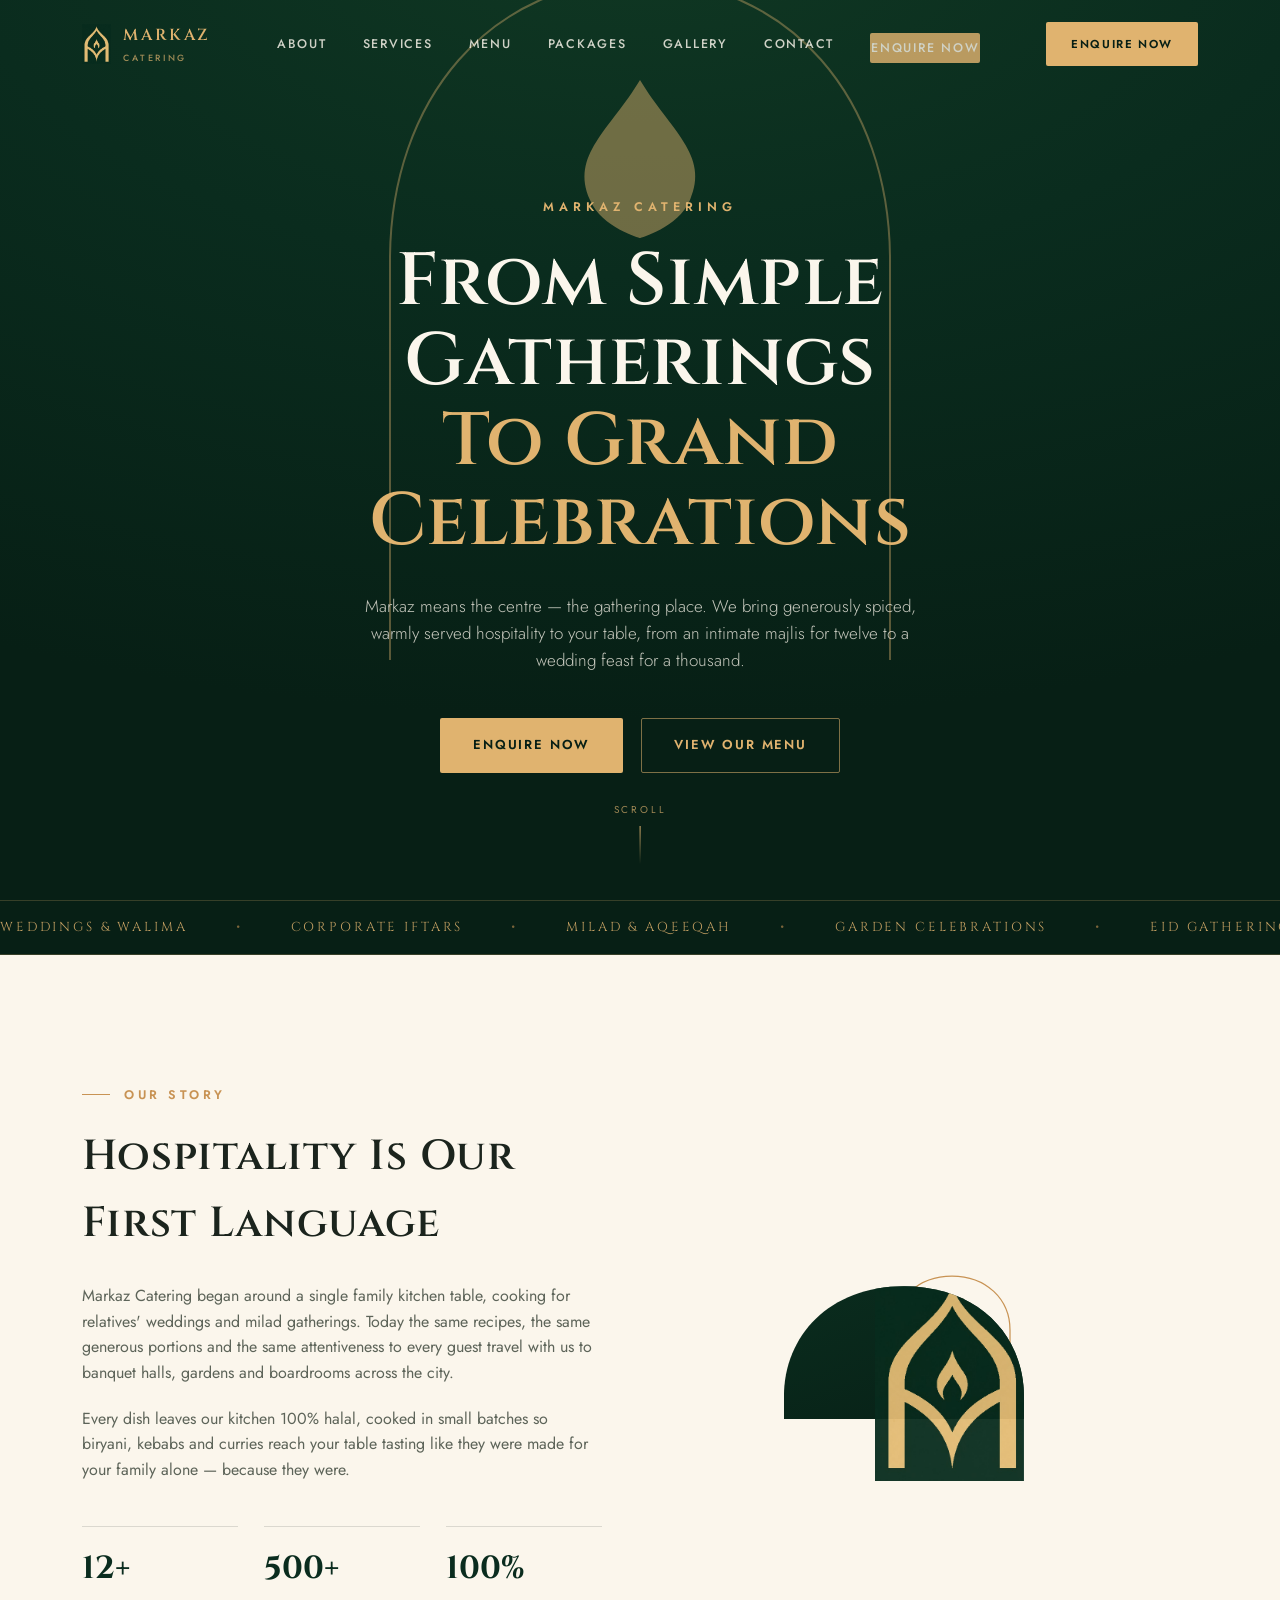
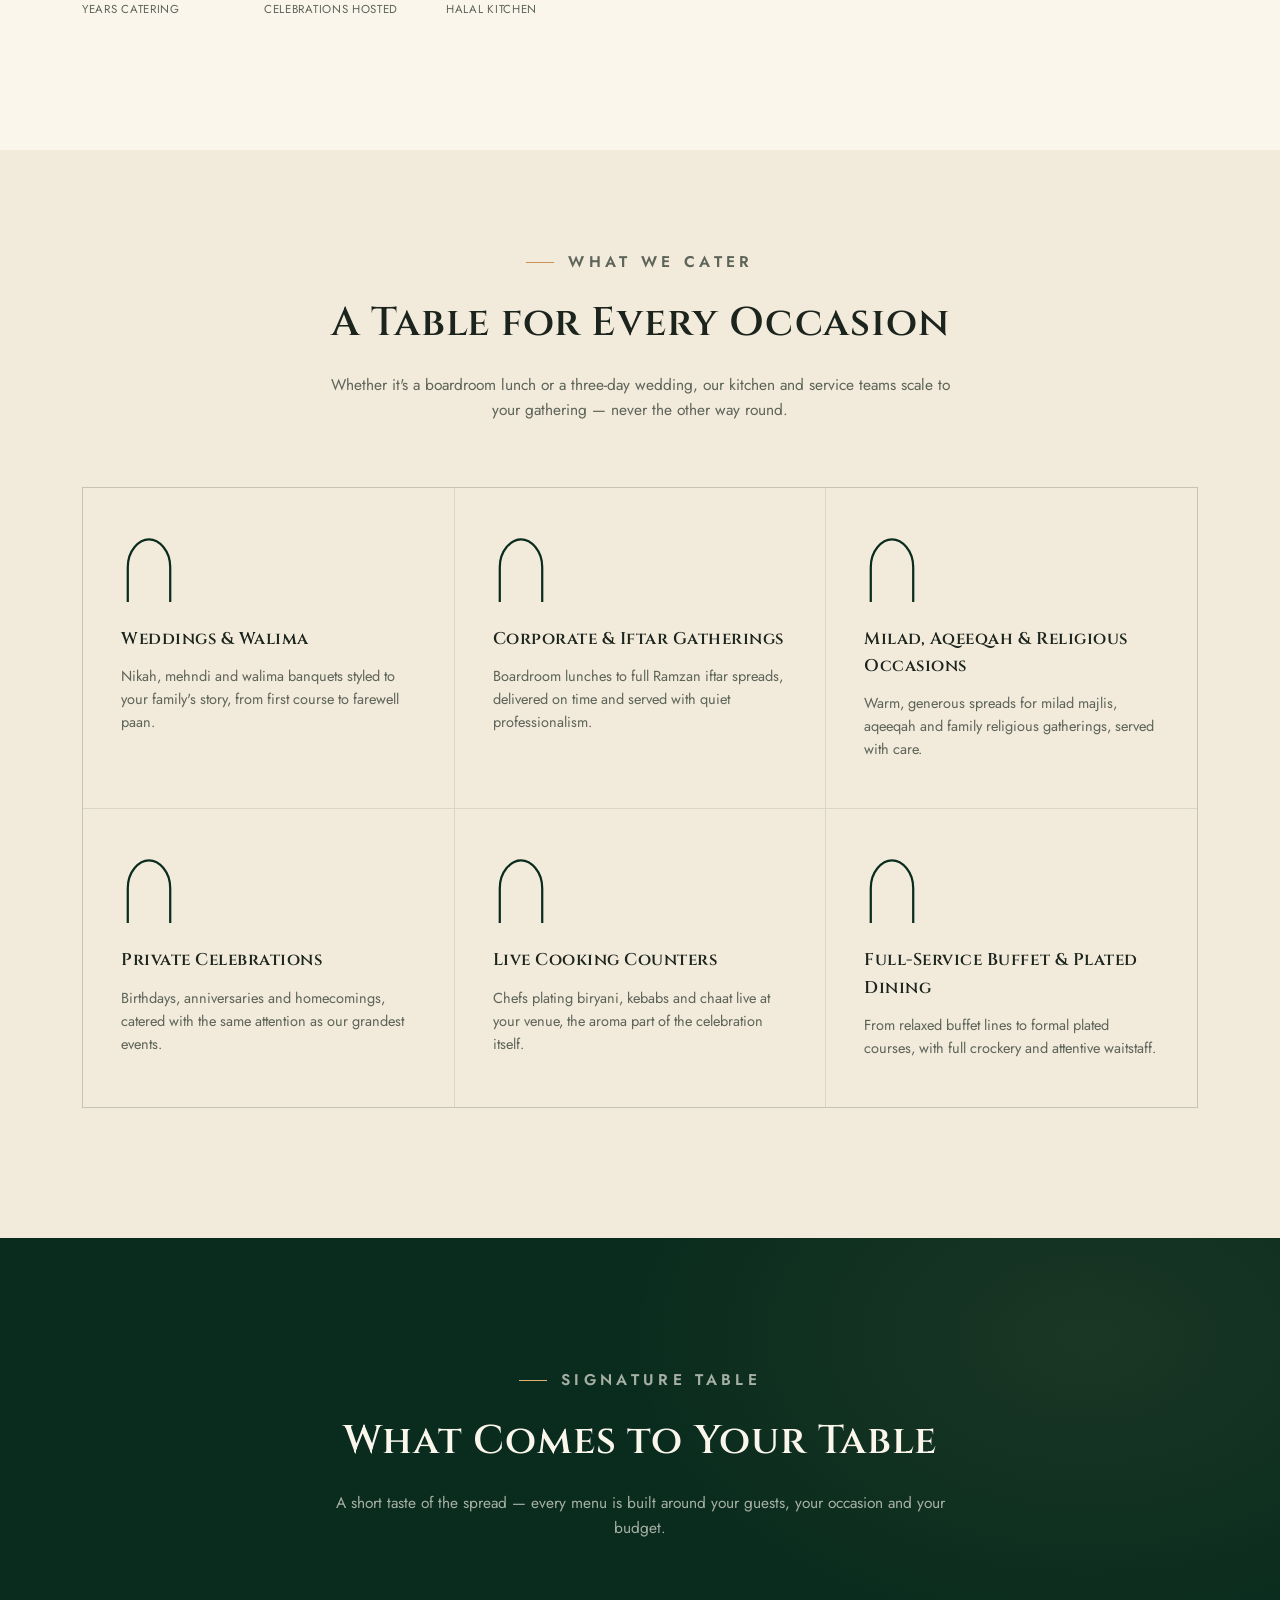
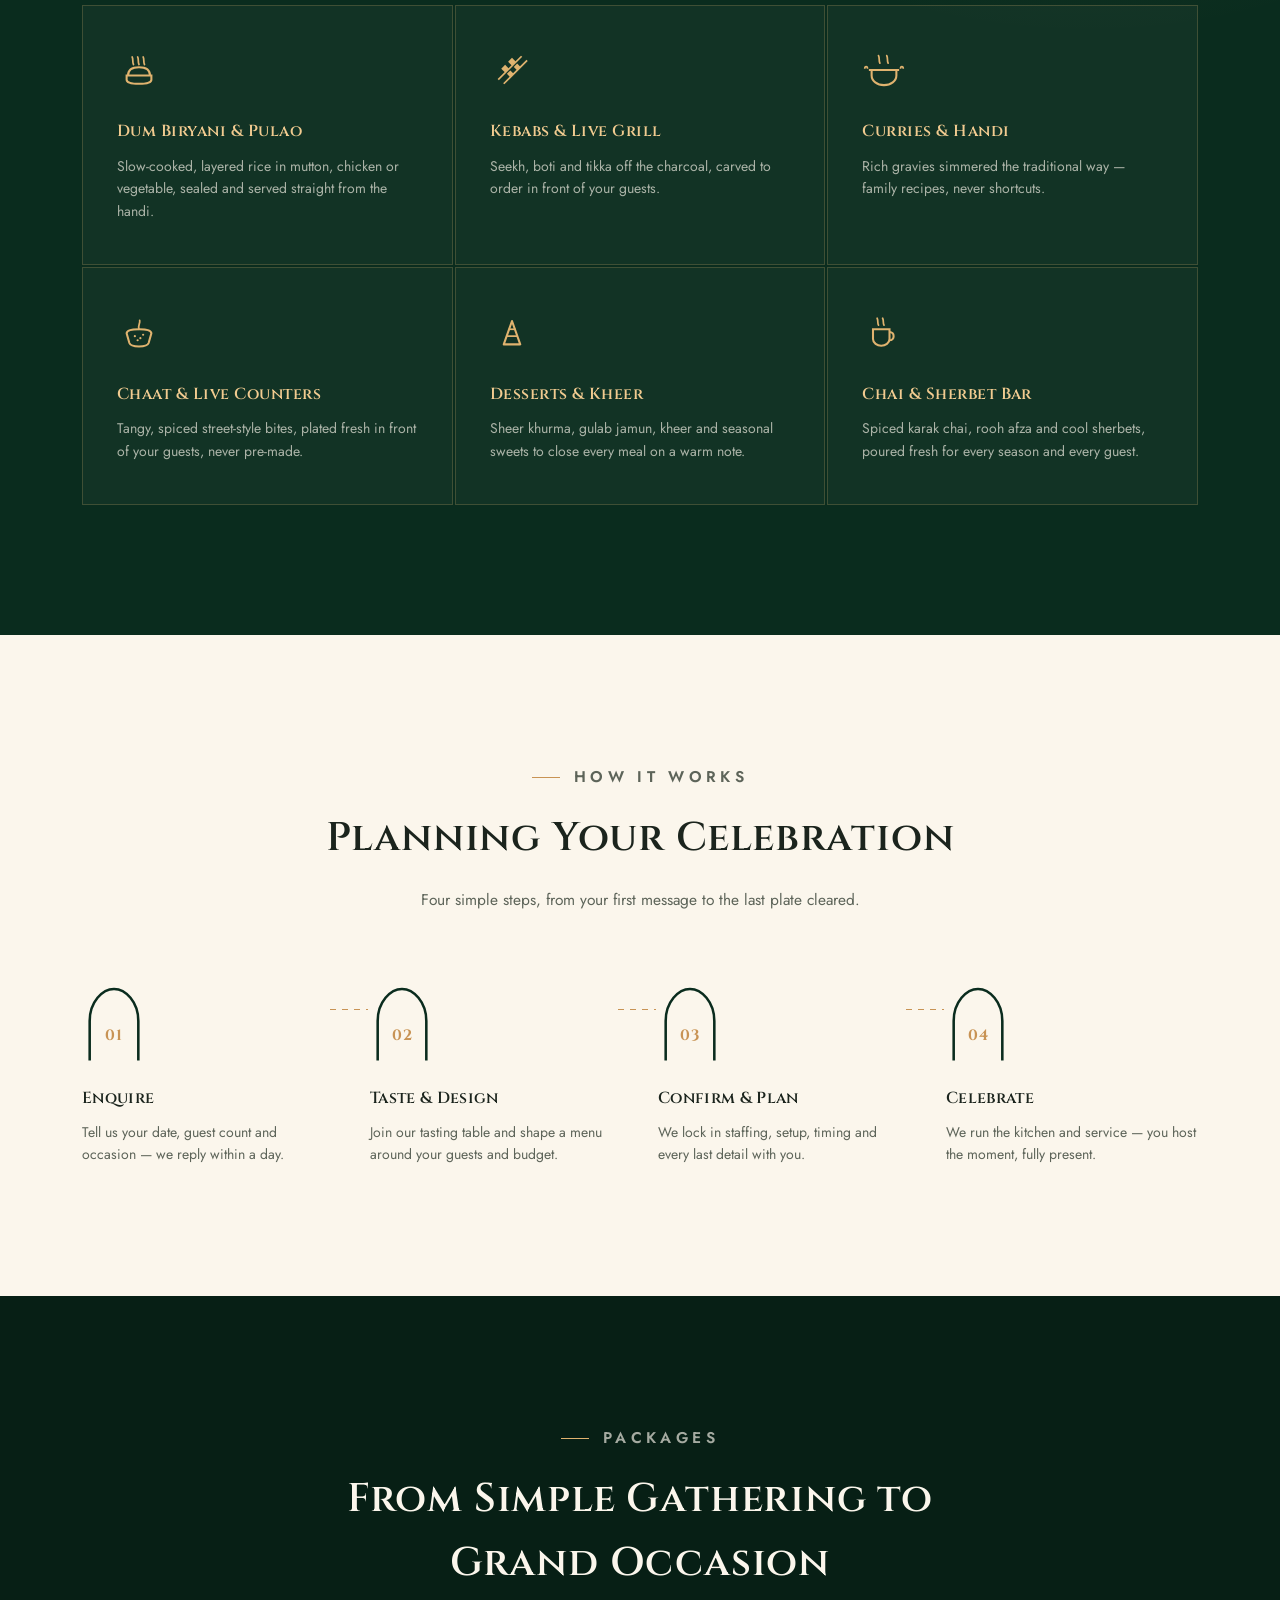
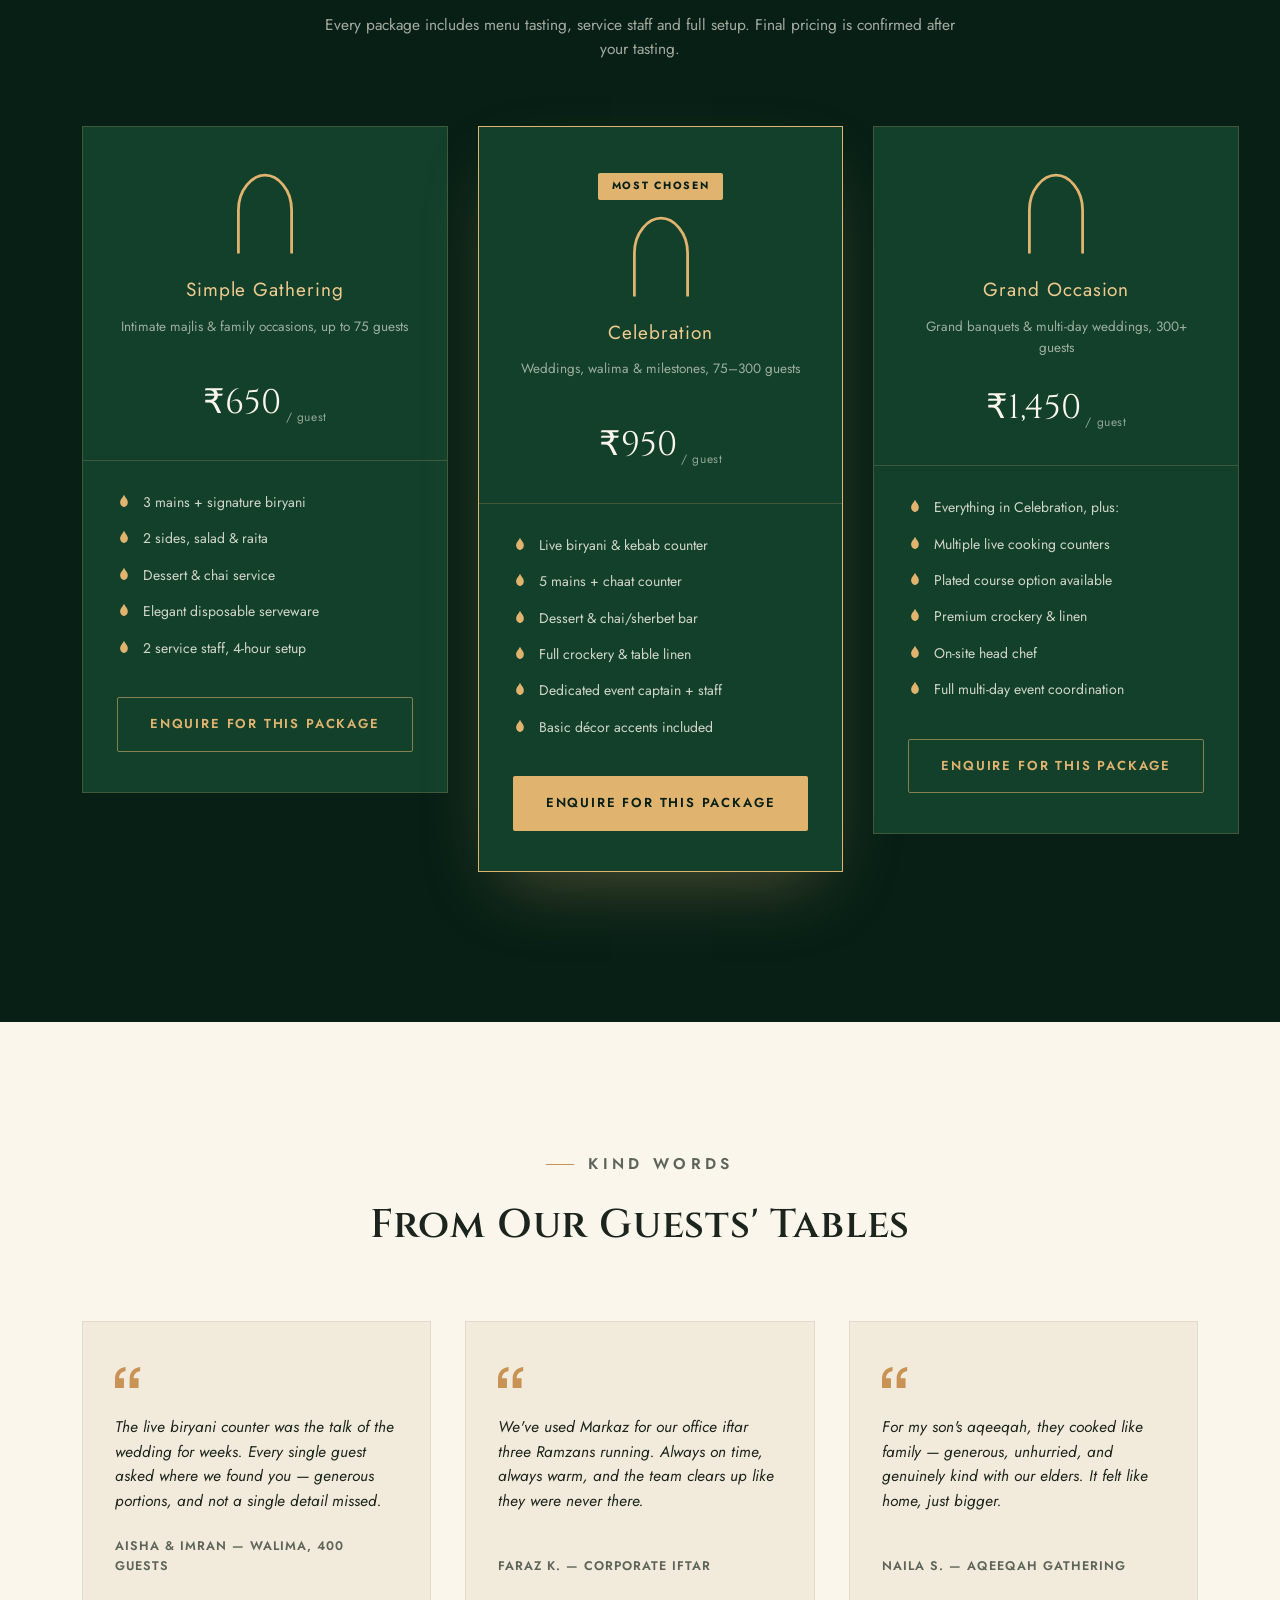
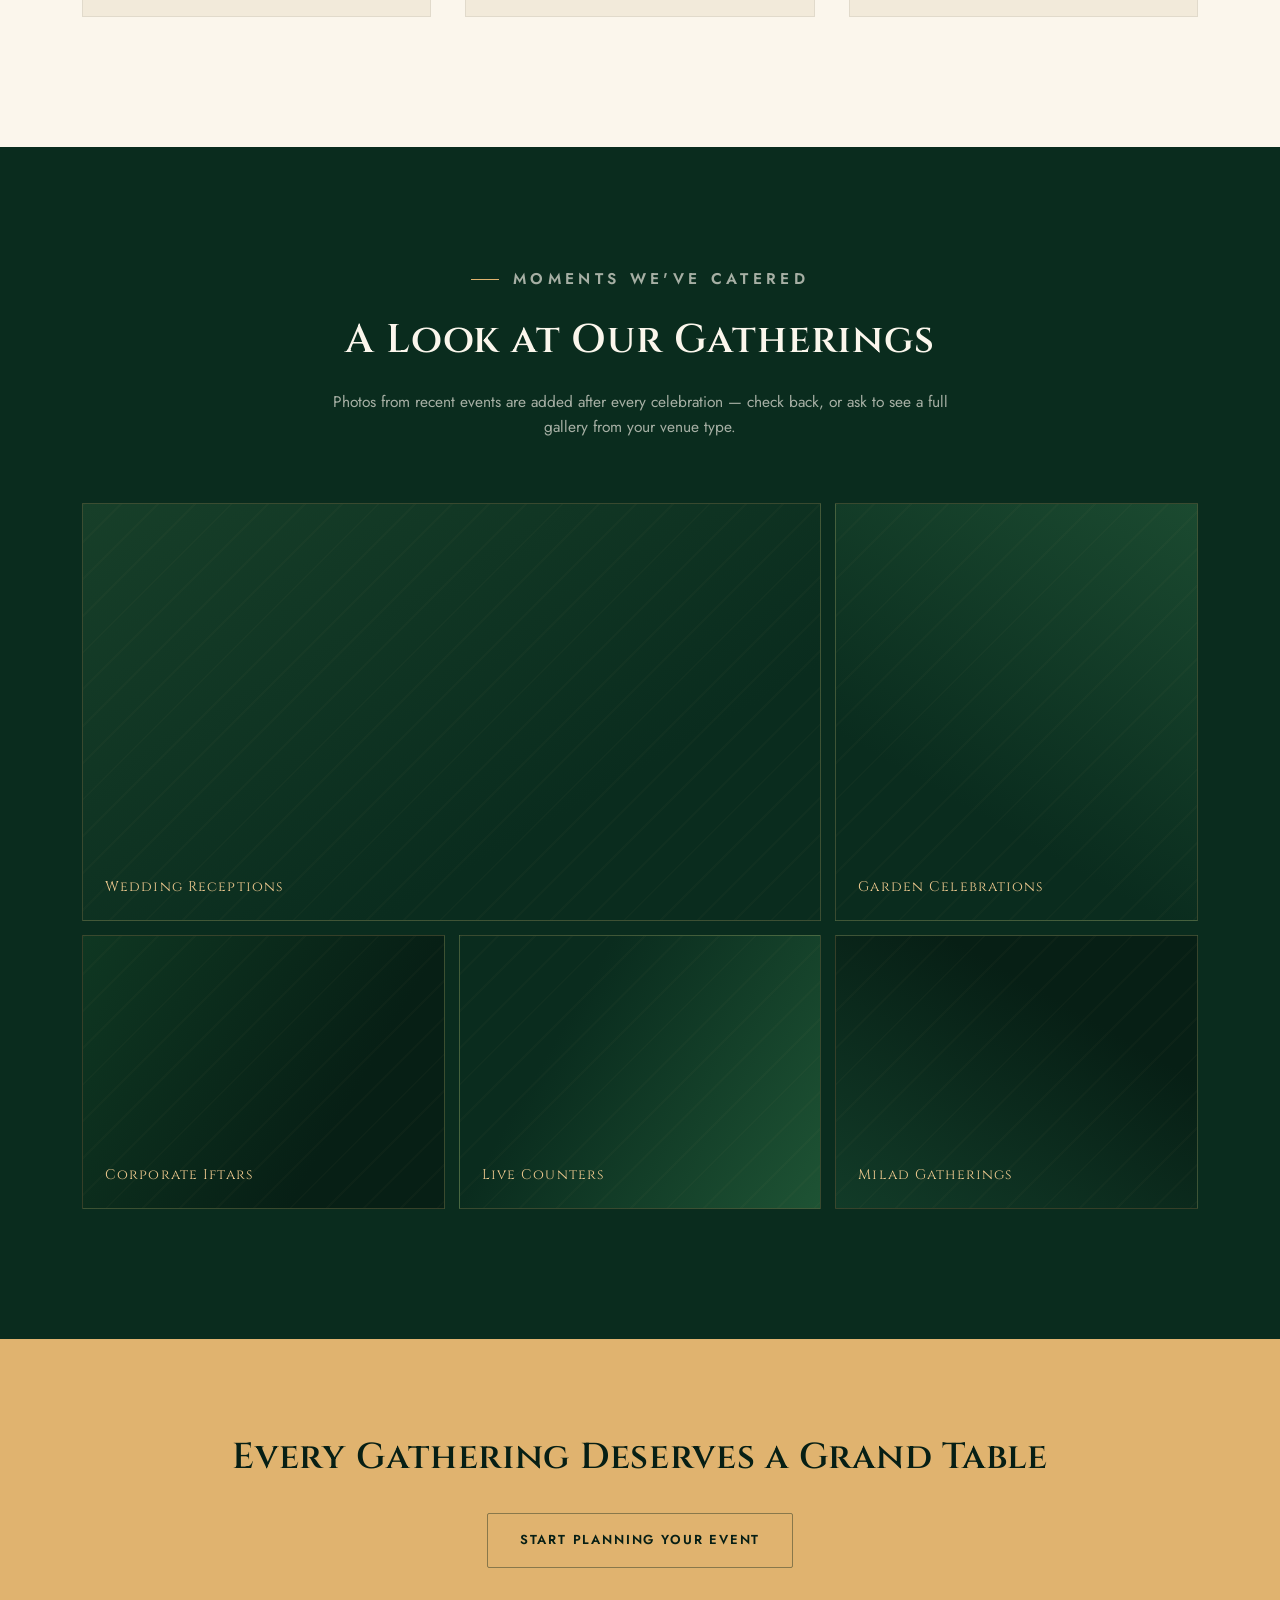
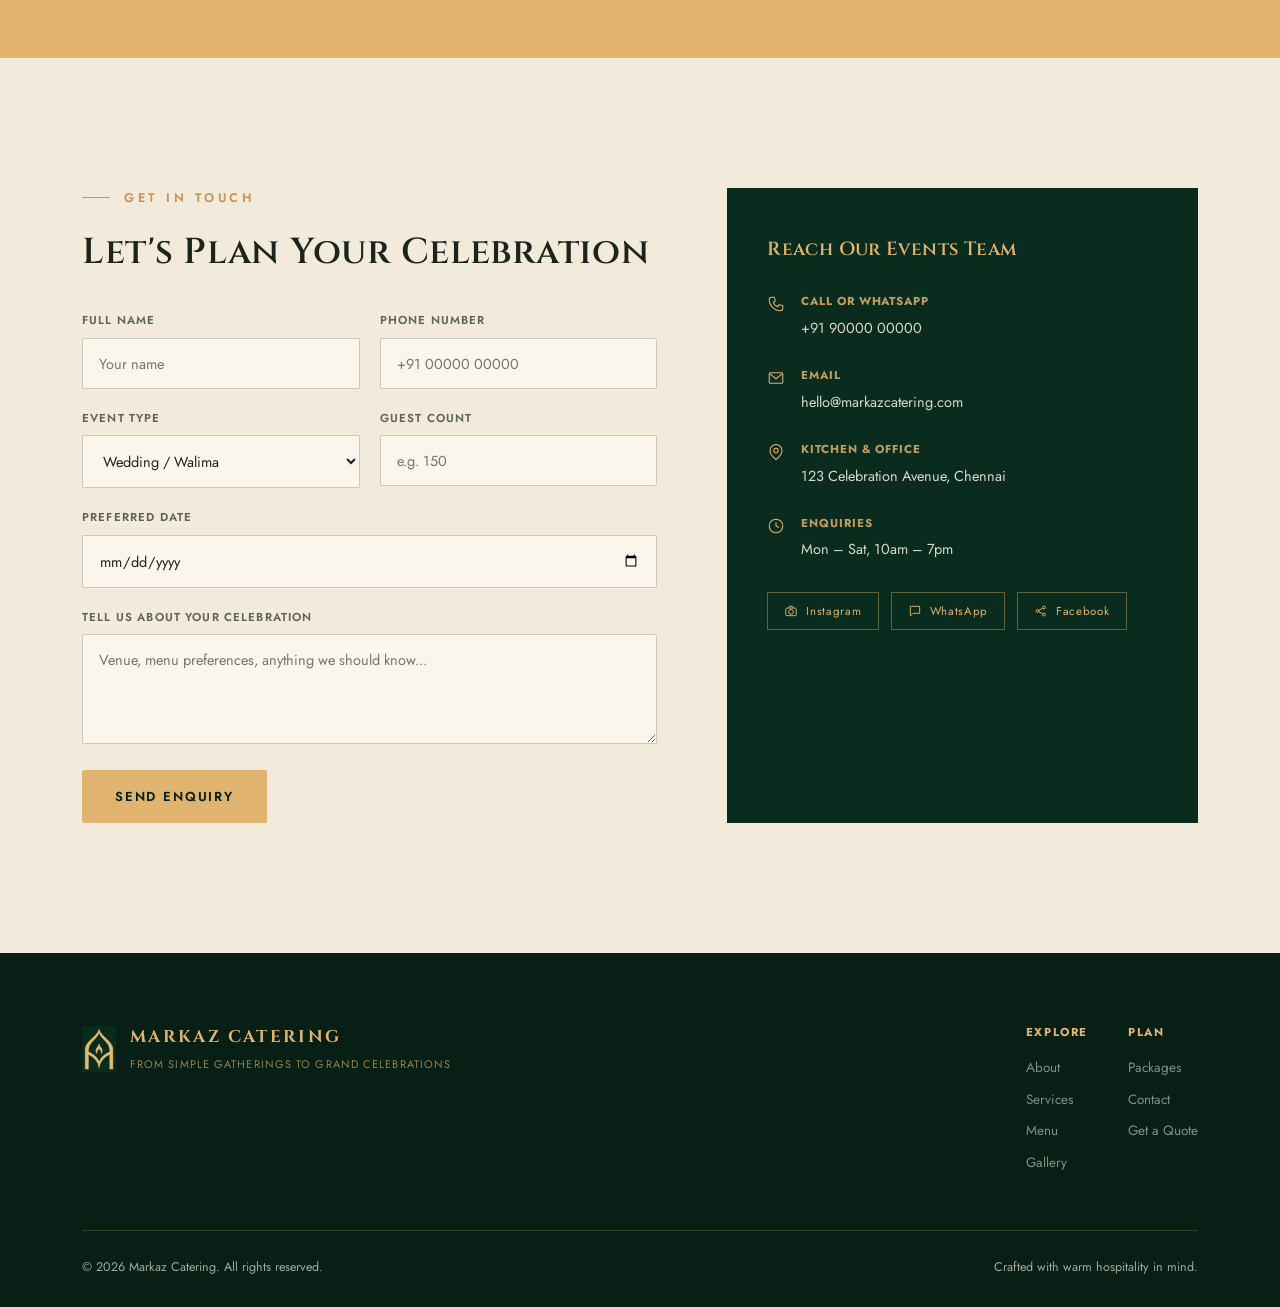
==== index.html @ b8dc2317 "Add files via upload" ====
<!DOCTYPE html>
<html lang="en">
<head>
<meta charset="UTF-8">
<meta name="viewport" content="width=device-width, initial-scale=1.0">
<title>Markaz Catering — From Simple Gatherings to Grand Celebrations</title>
<link rel="preconnect" href="https://fonts.googleapis.com">
<link rel="preconnect" href="https://fonts.gstatic.com" crossorigin>
<link href="https://fonts.googleapis.com/css2?family=Cinzel:wght@400;500;600;700&family=Jost:ital,wght@0,300;0,400;0,500;0,600;1,400&display=swap" rel="stylesheet">
<style>
  :root{
    --green-deep:#0A2C1E;
    --green-deeper:#071F15;
    --green-mid:#12402B;
    --green-line: rgba(224,179,111,0.22);
    --gold:#E0B36F;
    --gold-soft:#C89354;
    --gold-bright:#F1CB90;
    --ivory:#FBF6EC;
    --ivory-dim:#F2EADA;
    --ink:#1B241D;
    --ink-soft:#5D6459;
    --shadow: 0 24px 60px -20px rgba(7,31,21,0.35);
    --ease: cubic-bezier(.16,.84,.44,1);
  }

  *,*::before,*::after{box-sizing:border-box;}
  html{scroll-behavior:smooth;}
  body{
    margin:0;
    background:var(--ivory);
    color:var(--ink);
    font-family:'Jost', sans-serif;
    font-weight:400;
    line-height:1.6;
    -webkit-font-smoothing:antialiased;
  }
  img{max-width:100%; display:block;}
  a{color:inherit; text-decoration:none;}
  button{font-family:inherit; cursor:pointer;}
  ul{margin:0; padding:0; list-style:none;}
  h1,h2,h3,h4{margin:0; font-family:'Cinzel', serif; font-weight:600; letter-spacing:.02em;}
  p{margin:0;}
  section{position:relative;}
  .wrap{max-width:1180px; margin:0 auto; padding:0 32px;}

  @media (prefers-reduced-motion: reduce){
    html{scroll-behavior:auto;}
    *{animation-duration:0.001ms !important; transition-duration:0.001ms !important;}
  }

  /* ---------- utility ---------- */
  .eyebrow{
    font-family:'Jost',sans-serif;
    text-transform:uppercase;
    letter-spacing:.28em;
    font-size:12.5px;
    font-weight:600;
    color:var(--gold-soft);
    display:flex;
    align-items:center;
    gap:14px;
  }
  .eyebrow::before{
    content:"";
    width:28px; height:1px;
    background:var(--gold-soft);
    display:inline-block;
  }
  .eyebrow.on-dark{color:var(--gold);}
  .eyebrow.on-dark::before{background:var(--gold);}

  .divider{
    display:flex; align-items:center; justify-content:center; gap:18px;
    margin:0 auto;
  }
  .divider .line{height:1px; width:120px; background:linear-gradient(90deg, transparent, currentColor 50%, transparent);}
  .divider svg{width:10px; height:10px; color:inherit; flex:none;}
  .divider{color:var(--gold-soft);}
  .divider.on-dark{color:var(--gold);}

  .btn{
    display:inline-flex; align-items:center; gap:10px;
    padding:16px 32px;
    font-size:13px; letter-spacing:.14em; text-transform:uppercase; font-weight:600;
    border-radius:2px;
    transition:transform .45s var(--ease), background .3s ease, color .3s ease, box-shadow .3s ease;
    border:1px solid transparent;
    white-space:nowrap;
  }
  .btn:hover{transform:translateY(-3px);}
  .btn-gold{background:var(--gold); color:var(--green-deeper);}
  .btn-gold:hover{background:var(--gold-bright); box-shadow:0 16px 34px -10px rgba(224,179,111,.55);}
  .btn-ghost-dark{border-color:rgba(224,179,111,.55); color:var(--gold);}
  .btn-ghost-dark:hover{background:rgba(224,179,111,.1);}
  .btn-ghost-light{border-color:rgba(27,36,29,.3); color:var(--ink);}
  .btn-ghost-light:hover{background:rgba(27,36,29,.06);}

  .reveal{opacity:0; transform:translateY(28px); transition:opacity .9s var(--ease), transform .9s var(--ease);}
  .reveal.in{opacity:1; transform:translateY(0);}
  .reveal-d1{transition-delay:.08s;}
  .reveal-d2{transition-delay:.16s;}
  .reveal-d3{transition-delay:.24s;}
  .reveal-d4{transition-delay:.32s;}
  .reveal-d5{transition-delay:.4s;}
  .reveal-d6{transition-delay:.48s;}

  /* ---------- nav ---------- */
  header{
    position:fixed; top:0; left:0; right:0; z-index:100;
    padding:22px 0;
    transition:padding .4s var(--ease), background .4s var(--ease), box-shadow .4s var(--ease);
  }
  header.solid{
    padding:12px 0;
    background:rgba(10,44,30,.92);
    backdrop-filter:blur(10px);
    box-shadow:0 12px 30px -18px rgba(0,0,0,.5);
  }
  .nav-wrap{
    max-width:1180px; margin:0 auto; padding:0 32px;
    display:flex; align-items:center; justify-content:space-between; gap:24px;
  }
  .brand{display:flex; align-items:center; gap:12px;}
  .brand img{height:40px; width:auto; transition:height .4s var(--ease);}
  header.solid .brand img{height:34px;}
  .brand-name{font-family:'Cinzel',serif; color:var(--gold); font-size:16px; letter-spacing:.16em; font-weight:600;}
  .brand-name span{display:block; font-family:'Jost',sans-serif; font-size:9px; letter-spacing:.3em; color:rgba(224,179,111,.7); font-weight:500; margin-top:2px;}

  nav.links{display:flex; align-items:center; gap:36px;}
  nav.links a{
    font-size:12.5px; text-transform:uppercase; letter-spacing:.14em; font-weight:500;
    color:var(--ivory); opacity:.82; position:relative; padding:4px 0;
  }
  nav.links a::after{content:""; position:absolute; left:0; bottom:0; height:1px; width:0; background:var(--gold); transition:width .35s var(--ease);}
  nav.links a:hover{opacity:1;}
  nav.links a:hover::after{width:100%;}

  .nav-cta{display:flex; align-items:center; gap:18px;}
  .nav-cta .btn{padding:12px 24px; font-size:11.5px;}

  .menu-toggle{display:none; flex-direction:column; gap:5px; background:none; border:none; padding:6px;}
  .menu-toggle span{width:24px; height:1.5px; background:var(--gold); display:block;}

  @media (max-width:920px){
    nav.links{
      position:fixed; inset:0 0 0 auto; width:min(320px, 78vw); height:100vh;
      background:var(--green-deeper); flex-direction:column; align-items:flex-start;
      padding:110px 34px 40px; gap:26px;
      transform:translateX(100%); transition:transform .45s var(--ease);
      box-shadow:-30px 0 60px rgba(0,0,0,.3);
    }
    nav.links.open{transform:translateX(0);}
    nav.links a{font-size:14px;}
    .nav-cta .btn.enquire-desktop{display:none;}
    .menu-toggle{display:flex;}
  }

  /* ---------- hero ---------- */
  .hero{
    min-height:100vh;
    background:radial-gradient(120% 90% at 50% -10%, #103823 0%, var(--green-deep) 45%, var(--green-deeper) 100%);
    display:flex; align-items:center; justify-content:center;
    padding:170px 32px 100px;
    overflow:hidden;
    text-align:center;
  }
  .hero-inner{position:relative; max-width:920px; margin:0 auto; z-index:2;}
  .hero-arch{
    position:absolute; left:50%; top:-40px; transform:translateX(-50%);
    width:min(620px, 92vw); height:auto; z-index:0; opacity:.55;
    color:var(--gold);
  }
  .hero-arch .flame{transform-origin:50% 100%; animation:flicker 3.6s ease-in-out infinite;}
  @keyframes flicker{
    0%,100%{transform:scaleY(1) scaleX(1); opacity:.9;}
    30%{transform:scaleY(1.06) scaleX(.97); opacity:1;}
    55%{transform:scaleY(.95) scaleX(1.03); opacity:.85;}
    80%{transform:scaleY(1.03) scaleX(.99); opacity:.95;}
  }
  .hero-kicker{
    position:relative; z-index:2;
    font-size:12.5px; letter-spacing:.4em; text-transform:uppercase;
    color:var(--gold); font-weight:600; margin-bottom:26px;
  }
  .hero h1{
    position:relative; z-index:2;
    color:var(--ivory);
    font-size:clamp(34px, 6.6vw, 74px);
    line-height:1.08;
    letter-spacing:.01em;
  }
  .hero h1 .gold-line{color:var(--gold); display:block;}
  .hero p.lede{
    position:relative; z-index:2;
    max-width:600px; margin:30px auto 0;
    color:rgba(251,246,236,.78);
    font-size:17px; font-weight:300;
  }
  .hero-ctas{position:relative; z-index:2; display:flex; gap:18px; justify-content:center; margin-top:44px; flex-wrap:wrap;}

  .scroll-cue{
    position:absolute; bottom:36px; left:50%; transform:translateX(-50%);
    display:flex; flex-direction:column; align-items:center; gap:8px;
    color:rgba(224,179,111,.7); font-size:10px; letter-spacing:.28em; text-transform:uppercase;
    z-index:2;
  }
  .scroll-cue .stick{width:1px; height:38px; background:linear-gradient(var(--gold), transparent); animation:pulse-down 2s ease-in-out infinite;}
  @keyframes pulse-down{0%,100%{opacity:.3;} 50%{opacity:1;}}

  /* ---------- marquee ---------- */
  .marquee-strip{
    background:var(--green-deeper);
    border-top:1px solid var(--green-line);
    border-bottom:1px solid var(--green-line);
    overflow:hidden;
    padding:16px 0;
  }
  .marquee-track{display:flex; width:max-content; gap:48px; animation:scroll-left 34s linear infinite;}
  .marquee-track span{
    font-family:'Cinzel',serif; font-size:13px; letter-spacing:.22em; text-transform:uppercase;
    color:var(--gold); opacity:.85; white-space:nowrap;
  }
  .marquee-track span.dot{color:var(--gold-soft); opacity:.6;}
  @keyframes scroll-left{from{transform:translateX(0);} to{transform:translateX(-50%);}}

  /* ---------- about ---------- */
  .about{padding:130px 0; background:var(--ivory);}
  .about .wrap{display:grid; grid-template-columns:1.05fr .95fr; gap:80px; align-items:center;}
  .about h2{font-size:clamp(28px,3.4vw,42px); margin:18px 0 26px; color:var(--ink);}
  .about p.body-copy{color:var(--ink-soft); font-size:16px; max-width:520px; margin-bottom:20px;}
  .stat-row{display:grid; grid-template-columns:repeat(3,1fr); gap:26px; margin-top:44px; max-width:520px;}
  .stat{border-top:1px solid rgba(27,36,29,.14); padding-top:16px;}
  .stat b{display:block; font-family:'Cinzel',serif; font-size:clamp(24px,2.6vw,32px); color:var(--green-deep);}
  .stat span{font-size:11.5px; letter-spacing:.06em; color:var(--ink-soft); text-transform:uppercase;}

  .about-visual{position:relative;}
  .arch-frame-wrap{position:relative; max-width:400px; margin:0 auto;}
  .arch-frame-wrap svg.frame{width:100%; height:auto; color:var(--gold-soft);}
  .arch-frame-fill{
    position:absolute; inset:8%;
    background:linear-gradient(160deg, var(--green-deep), var(--green-deeper));
    clip-path: path('M0,300 L0,110 C0,50 45,0 120,0 C195,0 240,50 240,110 L240,300 Z');
    display:flex; align-items:center; justify-content:center; padding:20% 12% 8%;
  }
  .arch-frame-fill img{width:64%; opacity:.95;}

  @media (max-width:920px){
    .about .wrap{grid-template-columns:1fr; gap:56px;}
    .about-visual{order:-1; max-width:280px; margin:0 auto;}
  }

  /* ---------- services ---------- */
  .services{padding:100px 0 130px; background:var(--ivory-dim);}
  .section-head{text-align:center; max-width:640px; margin:0 auto 64px;}
  .section-head h2{font-size:clamp(28px,3.4vw,40px); margin:16px 0 18px; color:var(--ink);}
  .section-head p{color:var(--ink-soft); font-size:15.5px;}

  .service-grid{display:grid; grid-template-columns:repeat(3,1fr); gap:1px; background:rgba(27,36,29,.1); border:1px solid rgba(27,36,29,.1);}
  .service-card{background:var(--ivory-dim); padding:48px 38px; transition:background .35s ease;}
  .service-card:hover{background:var(--ivory);}
  .card-arch{width:56px; height:67px; color:var(--gold-soft); margin-bottom:22px;}
  .card-arch svg{width:100%; height:100%;}
  .card-arch .glyph{color:var(--green-deep);}
  .service-card h3{font-size:17px; letter-spacing:.03em; margin-bottom:12px; color:var(--ink);}
  .service-card p{font-size:14.5px; color:var(--ink-soft);}

  @media (max-width:920px){.service-grid{grid-template-columns:repeat(2,1fr);}}
  @media (max-width:640px){.service-grid{grid-template-columns:1fr;}}

  /* ---------- menu ---------- */
  .menu{padding:130px 0; background:var(--green-deep); position:relative; overflow:hidden;}
  .menu::before{
    content:""; position:absolute; inset:0;
    background:radial-gradient(60% 50% at 85% 10%, rgba(224,179,111,.08), transparent 60%);
    pointer-events:none;
  }
  .menu .section-head p{color:rgba(251,246,236,.65);}
  .menu .section-head h2{color:var(--ivory);}
  .menu-grid{display:grid; grid-template-columns:repeat(3,1fr); gap:2px; position:relative; z-index:1;}
  .menu-card{
    background:rgba(251,246,236,.03); border:1px solid var(--green-line);
    padding:42px 34px; text-align:left;
    transition:background .35s ease, border-color .35s ease;
  }
  .menu-card:hover{background:rgba(224,179,111,.06); border-color:rgba(224,179,111,.4);}
  .menu-icon{width:44px; height:44px; color:var(--gold); margin-bottom:20px;}
  .menu-card h3{color:var(--gold-bright); font-size:16px; letter-spacing:.03em; margin-bottom:10px;}
  .menu-card p{color:rgba(251,246,236,.66); font-size:14px;}

  @media (max-width:920px){.menu-grid{grid-template-columns:repeat(2,1fr);}}
  @media (max-width:640px){.menu-grid{grid-template-columns:1fr;}}

  /* ---------- process ---------- */
  .process{padding:130px 0; background:var(--ivory);}
  .process-grid{display:grid; grid-template-columns:repeat(4,1fr); gap:36px; counter-reset:step;}
  .step{position:relative; padding-top:8px;}
  .step-arch{width:64px; height:77px; margin-bottom:24px; position:relative;}
  .step-arch svg{width:100%; height:100%; color:var(--green-deep);}
  .step-arch b{
    position:absolute; inset:0; display:flex; align-items:flex-end; justify-content:center; padding-bottom:14px;
    font-family:'Cinzel',serif; color:var(--gold-soft); font-size:15px; letter-spacing:.05em;
  }
  .step h3{font-size:16px; margin-bottom:10px; color:var(--ink);}
  .step p{font-size:14px; color:var(--ink-soft);}
  .step:not(:last-child)::after{
    content:""; position:absolute; top:32px; left:calc(100% - 4px); width:calc(36px + 2px); height:1px;
    background:repeating-linear-gradient(90deg, var(--gold-soft) 0 6px, transparent 6px 12px);
    display:none;
  }
  @media (min-width:921px){.step:not(:last-child)::after{display:block;}}
  @media (max-width:920px){.process-grid{grid-template-columns:repeat(2,1fr); row-gap:52px;}}
  @media (max-width:560px){.process-grid{grid-template-columns:1fr;}}

  /* ---------- packages ---------- */
  .packages{padding:130px 0 150px; background:var(--green-deeper); position:relative;}
  .packages .section-head h2{color:var(--ivory);}
  .packages .section-head p{color:rgba(251,246,236,.65);}
  .pkg-grid{display:grid; grid-template-columns:repeat(3,1fr); gap:30px; align-items:start;}
  .pkg-card{
    background:var(--green-mid); border:1px solid var(--green-line);
    padding:0; text-align:center;
    display:flex; flex-direction:column;
    transition:transform .5s var(--ease), border-color .4s ease;
  }
  .pkg-card:hover{transform:translateY(-10px);}
  .pkg-card.featured{border-color:var(--gold); box-shadow:0 30px 70px -25px rgba(224,179,111,.35);}
  .pkg-head{padding:44px 34px 30px; border-bottom:1px solid var(--green-line);}
  .pkg-arch{width:70px; height:84px; margin:0 auto 20px; color:var(--gold);}
  .pkg-arch svg{width:100%; height:100%;}
  .pkg-name{color:var(--gold-bright); font-size:19px; letter-spacing:.05em; margin-bottom:10px;}
  .pkg-sub{color:rgba(251,246,236,.6); font-size:13.5px; margin-bottom:22px; min-height:38px;}
  .pkg-price{font-family:'Cinzel',serif; color:var(--ivory); font-size:34px;}
  .pkg-price sub{font-family:'Jost',sans-serif; font-size:12px; color:rgba(251,246,236,.55); letter-spacing:.05em;}
  .pkg-badge{
    display:inline-block; margin-bottom:14px; padding:5px 14px; background:var(--gold); color:var(--green-deeper);
    font-size:10.5px; letter-spacing:.16em; text-transform:uppercase; font-weight:700; border-radius:2px;
  }
  .pkg-features{padding:30px 34px 8px; text-align:left; flex:1; display:flex; flex-direction:column; gap:14px;}
  .pkg-features li{display:flex; gap:12px; font-size:14px; color:rgba(251,246,236,.82); align-items:flex-start;}
  .pkg-features svg{width:14px; height:17px; flex:none; margin-top:3px; color:var(--gold);}
  .pkg-foot{padding:30px 34px 40px;}
  .pkg-foot .btn{width:100%; justify-content:center;}

  @media (max-width:920px){.pkg-grid{grid-template-columns:1fr; max-width:420px; margin:0 auto;}}

  /* ---------- testimonials ---------- */
  .testimonials{padding:130px 0; background:var(--ivory);}
  .t-grid{display:grid; grid-template-columns:repeat(3,1fr); gap:34px;}
  .t-card{
    background:var(--ivory-dim); padding:40px 32px; border:1px solid rgba(27,36,29,.08);
    display:flex; flex-direction:column; gap:22px;
  }
  .t-mark{width:26px; height:31px; color:var(--gold-soft);}
  .t-card p.quote{font-size:15.5px; color:var(--ink); font-style:italic; flex:1;}
  .t-who{font-size:12.5px; letter-spacing:.08em; text-transform:uppercase; color:var(--ink-soft); font-weight:600;}
  @media (max-width:920px){.t-grid{grid-template-columns:1fr; max-width:480px; margin:0 auto;}}

  /* ---------- gallery ---------- */
  .gallery{padding:120px 0 130px; background:var(--green-deep);}
  .gallery .section-head h2{color:var(--ivory);}
  .gallery .section-head p{color:rgba(251,246,236,.65);}
  .g-grid{display:grid; grid-template-columns:repeat(6,1fr); grid-auto-rows:130px; gap:14px;}
  .g-tile{
    position:relative; overflow:hidden; grid-column:span 3; grid-row:span 2;
    display:flex; align-items:flex-end; padding:22px;
    border:1px solid var(--green-line);
  }
  .g-tile:nth-child(1){grid-column:span 4; grid-row:span 3; background:linear-gradient(150deg,#173F29,#0A2C1E 70%);}
  .g-tile:nth-child(2){grid-column:span 2; grid-row:span 3; background:linear-gradient(210deg,#1B4A30,#0A2C1E 70%);}
  .g-tile:nth-child(3){grid-column:span 2; grid-row:span 2; background:linear-gradient(120deg,#0F3722,#071F15 70%);}
  .g-tile:nth-child(4){grid-column:span 2; grid-row:span 2; background:linear-gradient(300deg,#1E5334,#0A2C1E 70%);}
  .g-tile:nth-child(5){grid-column:span 2; grid-row:span 2; background:linear-gradient(30deg,#123B28,#071F15 70%);}
  .g-tile::before{
    content:""; position:absolute; inset:0; opacity:.5;
    background-image: repeating-linear-gradient(135deg, rgba(224,179,111,.05) 0 2px, transparent 2px 26px);
  }
  .g-tile span{position:relative; z-index:1; color:var(--gold-bright); font-family:'Cinzel',serif; font-size:14px; letter-spacing:.08em;}
  @media (max-width:920px){
    .g-grid{grid-template-columns:repeat(2,1fr); grid-auto-rows:150px;}
    .g-tile, .g-tile:nth-child(n){grid-column:span 1 !important; grid-row:span 2 !important;}
  }

  /* ---------- cta banner ---------- */
  .cta-banner{
    padding:90px 0; background:var(--gold); text-align:center;
  }
  .cta-banner h2{color:var(--green-deeper); font-size:clamp(24px,3.2vw,36px); margin-bottom:26px;}
  .cta-banner .btn-ghost-light{border-color:rgba(7,31,21,.4); color:var(--green-deeper);}
  .cta-banner .btn-ghost-light:hover{background:rgba(7,31,21,.08);}

  /* ---------- contact ---------- */
  .contact{padding:130px 0; background:var(--ivory-dim);}
  .contact .wrap{display:grid; grid-template-columns:1.1fr .9fr; gap:70px;}
  .contact-form{display:flex; flex-direction:column; gap:20px;}
  .form-row{display:grid; grid-template-columns:1fr 1fr; gap:20px;}
  .field{display:flex; flex-direction:column; gap:8px;}
  .field label{font-size:11.5px; letter-spacing:.1em; text-transform:uppercase; color:var(--ink-soft); font-weight:600;}
  .field input, .field select, .field textarea{
    border:1px solid rgba(27,36,29,.22); background:var(--ivory); padding:14px 16px;
    font-family:'Jost',sans-serif; font-size:14.5px; color:var(--ink); border-radius:2px;
    transition:border-color .3s ease;
  }
  .field input:focus, .field select:focus, .field textarea:focus{outline:none; border-color:var(--green-deep);}
  .field textarea{resize:vertical; min-height:110px;}
  .contact-form .btn{margin-top:6px; align-self:flex-start;}
  .form-success{
    display:none; background:var(--green-deep); color:var(--gold-bright); padding:20px 22px;
    font-size:14px; border-left:3px solid var(--gold); margin-top:6px;
  }
  .form-success.show{display:block;}

  .contact-details{background:var(--green-deep); color:var(--ivory); padding:46px 40px;}
  .contact-details h3{color:var(--gold); font-size:19px; margin-bottom:28px;}
  .cd-row{display:flex; gap:16px; margin-bottom:26px; align-items:flex-start;}
  .cd-row svg{width:18px; height:18px; color:var(--gold); flex:none; margin-top:3px;}
  .cd-row b{display:block; font-size:11.5px; letter-spacing:.08em; text-transform:uppercase; color:rgba(224,179,111,.85); margin-bottom:4px;}
  .cd-row span{font-size:14.5px; color:rgba(251,246,236,.85);}
  .social-row{display:flex; gap:12px; margin-top:30px;}
  .social-row a{
    display:flex; align-items:center; gap:8px; padding:9px 16px; border:1px solid rgba(224,179,111,.4);
    font-size:11.5px; letter-spacing:.06em; color:var(--gold); transition:background .3s ease;
  }
  .social-row a:hover{background:rgba(224,179,111,.12);}
  .social-row svg{width:14px; height:14px;}

  @media (max-width:920px){
    .contact .wrap{grid-template-columns:1fr; gap:50px;}
    .form-row{grid-template-columns:1fr;}
  }

  /* ---------- footer ---------- */
  footer{background:var(--green-deeper); padding:70px 0 30px; color:rgba(251,246,236,.65);}
  .footer-top{display:flex; justify-content:space-between; align-items:flex-start; gap:40px; padding-bottom:46px; border-bottom:1px solid var(--green-line); flex-wrap:wrap;}
  .footer-brand{display:flex; align-items:center; gap:14px;}
  .footer-brand img{height:46px;}
  .footer-brand-text b{display:block; font-family:'Cinzel',serif; color:var(--gold); font-size:17px; letter-spacing:.14em;}
  .footer-brand-text span{font-size:11px; letter-spacing:.1em; color:rgba(224,179,111,.65);}
  .footer-nav{display:flex; gap:40px; flex-wrap:wrap;}
  .footer-nav-col b{display:block; color:var(--gold); font-size:11.5px; letter-spacing:.14em; text-transform:uppercase; margin-bottom:16px;}
  .footer-nav-col a{display:block; font-size:13.5px; margin-bottom:10px; opacity:.8;}
  .footer-nav-col a:hover{opacity:1; color:var(--gold);}
  .footer-bottom{display:flex; justify-content:space-between; padding-top:26px; font-size:12.5px; flex-wrap:wrap; gap:12px;}
  .footer-bottom a{opacity:.7;}
  .footer-bottom a:hover{opacity:1;}

  ::selection{background:var(--gold); color:var(--green-deeper);}
</style>
</head>
<body>

<!-- ============ SVG DEFS (shared icons / shapes) ============ -->
<svg width="0" height="0" style="position:absolute" aria-hidden="true">
<defs>

  <symbol id="arch-frame" viewBox="0 0 240 300">
    <path d="M4,296 L4,112 C4,50 52,4 120,4 C188,4 236,50 236,112 L236,296" fill="none" stroke="currentColor" stroke-width="2.5"/>
  </symbol>

  <symbol id="arch-icon" viewBox="0 0 100 120">
    <path d="M12,118 L12,56 C12,26 32,6 50,6 C68,6 88,26 88,56 L88,118" fill="none" stroke="currentColor" stroke-width="4"/>
  </symbol>

  <symbol id="flame-bullet" viewBox="0 0 20 24">
    <path d="M10,1 C13,7 17,9 15,14.5 C13.8,17.7 10,18.5 10,18.5 C10,18.5 6.2,17.7 5,14.5 C3,9 7,7 10,1Z" fill="currentColor"/>
  </symbol>

  <symbol id="quote-mark" viewBox="0 0 32 26">
    <path d="M0,26 L0,15 C0,6 5,1 13,0 L13,5 C8,6 5,9 5,14 L11,14 L11,26 Z M18,26 L18,15 C18,6 23,1 31,0 L31,5 C26,6 23,9 23,14 L29,14 L29,26 Z" fill="currentColor"/>
  </symbol>

  <!-- service glyphs -->
  <symbol id="icon-rings" viewBox="0 0 64 64">
    <circle cx="24" cy="36" r="14" fill="none" stroke="currentColor" stroke-width="3"/>
    <circle cx="40" cy="36" r="14" fill="none" stroke="currentColor" stroke-width="3"/>
    <path d="M32,12 L26,22 L38,22 Z" fill="currentColor"/>
  </symbol>
  <symbol id="icon-briefcase" viewBox="0 0 64 64">
    <rect x="10" y="24" width="44" height="30" rx="2" fill="none" stroke="currentColor" stroke-width="3"/>
    <path d="M24,24 V17 C24,14 26,12 29,12 H35 C38,12 40,14 40,17 V24" fill="none" stroke="currentColor" stroke-width="3"/>
    <line x1="10" y1="38" x2="54" y2="38" stroke="currentColor" stroke-width="3"/>
  </symbol>
  <symbol id="icon-crescent" viewBox="0 0 64 64">
    <path d="M38,14 C26,16 18,26 18,38 C18,50 27,58 38,58 C29,55 23,46 23,36 C23,26 29,17 38,14Z" fill="currentColor"/>
    <path d="M44,20 L46,25 L51,26 L46,28 L44,33 L42,28 L37,26 L42,25Z" fill="currentColor"/>
  </symbol>
  <symbol id="icon-gift" viewBox="0 0 64 64">
    <rect x="12" y="28" width="40" height="26" fill="none" stroke="currentColor" stroke-width="3"/>
    <rect x="8" y="20" width="48" height="10" fill="none" stroke="currentColor" stroke-width="3"/>
    <line x1="32" y1="20" x2="32" y2="54" stroke="currentColor" stroke-width="3"/>
    <path d="M32,20 C26,10 16,12 16,18 C16,22 24,22 32,20Z" fill="none" stroke="currentColor" stroke-width="3"/>
    <path d="M32,20 C38,10 48,12 48,18 C48,22 40,22 32,20Z" fill="none" stroke="currentColor" stroke-width="3"/>
  </symbol>
  <symbol id="icon-live" viewBox="0 0 64 64">
    <path d="M32,10 C36,18 44,21 41,29 C39,34 32,36 32,36 C32,36 25,34 23,29 C20,21 28,18 32,10Z" fill="currentColor"/>
    <line x1="16" y1="50" x2="48" y2="50" stroke="currentColor" stroke-width="3"/>
    <line x1="20" y1="50" x2="26" y2="42" stroke="currentColor" stroke-width="3"/>
    <line x1="44" y1="50" x2="38" y2="42" stroke="currentColor" stroke-width="3"/>
  </symbol>
  <symbol id="icon-plate" viewBox="0 0 64 64">
    <circle cx="32" cy="34" r="20" fill="none" stroke="currentColor" stroke-width="3"/>
    <circle cx="32" cy="34" r="8" fill="none" stroke="currentColor" stroke-width="2"/>
    <line x1="14" y1="14" x2="14" y2="24" stroke="currentColor" stroke-width="3"/>
    <line x1="18" y1="14" x2="18" y2="24" stroke="currentColor" stroke-width="3"/>
    <line x1="50" y1="14" x2="50" y2="24" stroke="currentColor" stroke-width="3"/>
  </symbol>

  <!-- menu glyphs -->
  <symbol id="icon-biryani" viewBox="0 0 64 64">
    <path d="M16,40 C16,32 22,28 32,28 C42,28 48,32 48,40" fill="none" stroke="currentColor" stroke-width="3"/>
    <path d="M14,40 H50 V46 C50,50 46,52 32,52 C18,52 14,50 14,46Z" fill="none" stroke="currentColor" stroke-width="3"/>
    <path d="M24,24 C22,20 24,17 22,13" fill="none" stroke="currentColor" stroke-width="2.5" stroke-linecap="round"/>
    <path d="M32,24 C30,20 32,17 30,13" fill="none" stroke="currentColor" stroke-width="2.5" stroke-linecap="round"/>
    <path d="M40,24 C38,20 40,17 38,13" fill="none" stroke="currentColor" stroke-width="2.5" stroke-linecap="round"/>
  </symbol>
  <symbol id="icon-kebab" viewBox="0 0 64 64">
    <line x1="12" y1="46" x2="46" y2="12" stroke="currentColor" stroke-width="2.5"/>
    <rect x="18" y="26" width="8" height="8" transform="rotate(45 22 30)" fill="currentColor"/>
    <rect x="28" y="16" width="8" height="8" transform="rotate(45 32 20)" fill="currentColor"/>
    <line x1="20" y1="52" x2="54" y2="18" stroke="currentColor" stroke-width="2.5"/>
    <rect x="26" y="34" width="7" height="7" transform="rotate(45 29.5 37.5)" fill="currentColor"/>
    <rect x="36" y="24" width="7" height="7" transform="rotate(45 39.5 27.5)" fill="currentColor"/>
  </symbol>
  <symbol id="icon-curry" viewBox="0 0 64 64">
    <path d="M14,32 H50 V40 C50,48 42,54 32,54 C22,54 14,48 14,40Z" fill="none" stroke="currentColor" stroke-width="3"/>
    <line x1="10" y1="32" x2="54" y2="32" stroke="currentColor" stroke-width="3"/>
    <path d="M4,30 C4,26 8,26 8,30" fill="none" stroke="currentColor" stroke-width="2.5"/>
    <path d="M56,30 C56,26 60,26 60,30" fill="none" stroke="currentColor" stroke-width="2.5"/>
    <path d="M26,22 C24,18 26,15 24,11" fill="none" stroke="currentColor" stroke-width="2.5" stroke-linecap="round"/>
    <path d="M38,22 C36,18 38,15 36,11" fill="none" stroke="currentColor" stroke-width="2.5" stroke-linecap="round"/>
  </symbol>
  <symbol id="icon-chaat" viewBox="0 0 64 64">
    <path d="M14,34 C14,30 20,28 32,28 C44,28 50,30 50,34 L46,48 C45,51 40,53 32,53 C24,53 19,51 18,48Z" fill="none" stroke="currentColor" stroke-width="3"/>
    <circle cx="26" cy="38" r="1.6" fill="currentColor"/>
    <circle cx="34" cy="41" r="1.6" fill="currentColor"/>
    <circle cx="30" cy="44" r="1.6" fill="currentColor"/>
    <circle cx="38" cy="36" r="1.6" fill="currentColor"/>
    <path d="M32,28 C30,22 34,20 33,15" fill="none" stroke="currentColor" stroke-width="2.5" stroke-linecap="round"/>
  </symbol>
  <symbol id="icon-dessert" viewBox="0 0 64 64">
    <path d="M20,50 L32,16 L44,50Z" fill="none" stroke="currentColor" stroke-width="3" stroke-linejoin="round"/>
    <line x1="24" y1="38" x2="40" y2="38" stroke="currentColor" stroke-width="2.5"/>
    <line x1="27" y1="28" x2="37" y2="28" stroke="currentColor" stroke-width="2.5"/>
  </symbol>
  <symbol id="icon-chai" viewBox="0 0 64 64">
    <path d="M16,28 H40 V42 C40,48 34,52 28,52 C22,52 16,48 16,42Z" fill="none" stroke="currentColor" stroke-width="3"/>
    <path d="M40,32 C48,32 48,44 40,44" fill="none" stroke="currentColor" stroke-width="3"/>
    <path d="M24,22 C22,18 24,16 22,12" fill="none" stroke="currentColor" stroke-width="2.5" stroke-linecap="round"/>
    <path d="M32,22 C30,18 32,16 30,12" fill="none" stroke="currentColor" stroke-width="2.5" stroke-linecap="round"/>
  </symbol>

  <!-- generic social glyphs (not brand logos) -->
  <symbol id="icon-chat" viewBox="0 0 24 24">
    <path d="M4,4 H20 V16 H9 L4,20 Z" fill="none" stroke="currentColor" stroke-width="1.6" stroke-linejoin="round"/>
  </symbol>
  <symbol id="icon-camera" viewBox="0 0 24 24">
    <rect x="3" y="7" width="18" height="13" rx="2" fill="none" stroke="currentColor" stroke-width="1.6"/>
    <circle cx="12" cy="13.5" r="4" fill="none" stroke="currentColor" stroke-width="1.6"/>
    <path d="M8,7 L9.5,4 H14.5 L16,7" fill="none" stroke="currentColor" stroke-width="1.6"/>
  </symbol>
  <symbol id="icon-share" viewBox="0 0 24 24">
    <circle cx="6" cy="12" r="2.4" fill="none" stroke="currentColor" stroke-width="1.6"/>
    <circle cx="17" cy="6" r="2.4" fill="none" stroke="currentColor" stroke-width="1.6"/>
    <circle cx="17" cy="18" r="2.4" fill="none" stroke="currentColor" stroke-width="1.6"/>
    <line x1="8.1" y1="10.8" x2="14.9" y2="7.2" stroke="currentColor" stroke-width="1.6"/>
    <line x1="8.1" y1="13.2" x2="14.9" y2="16.8" stroke="currentColor" stroke-width="1.6"/>
  </symbol>

  <!-- contact icons -->
  <symbol id="icon-phone" viewBox="0 0 24 24">
    <path d="M6,3 L10,3 L11,8 L8.5,9.5 C9.5,13 11,14.5 14.5,15.5 L16,13 L21,14 L21,18 C21,19.5 19.5,21 18,21 C10,21 3,14 3,6 C3,4.5 4.5,3 6,3Z" fill="none" stroke="currentColor" stroke-width="1.4" stroke-linejoin="round"/>
  </symbol>
  <symbol id="icon-mail" viewBox="0 0 24 24">
    <rect x="3" y="5" width="18" height="14" rx="1.5" fill="none" stroke="currentColor" stroke-width="1.4"/>
    <path d="M4,6.5 L12,13 L20,6.5" fill="none" stroke="currentColor" stroke-width="1.4"/>
  </symbol>
  <symbol id="icon-pin" viewBox="0 0 24 24">
    <path d="M12,2 C7.6,2 4,5.6 4,10 C4,16 12,22 12,22 C12,22 20,16 20,10 C20,5.6 16.4,2 12,2Z" fill="none" stroke="currentColor" stroke-width="1.4"/>
    <circle cx="12" cy="10" r="3" fill="none" stroke="currentColor" stroke-width="1.4"/>
  </symbol>
  <symbol id="icon-clock" viewBox="0 0 24 24">
    <circle cx="12" cy="12" r="9" fill="none" stroke="currentColor" stroke-width="1.4"/>
    <path d="M12,7 V12 L16,14" fill="none" stroke="currentColor" stroke-width="1.4"/>
  </symbol>

</defs>
</svg>

<!-- ============ HEADER ============ -->
<header id="siteHeader">
  <div class="nav-wrap">
    <a href="#top" class="brand">
      <img src="[data-uri]" alt="Markaz Catering mark">
      <span class="brand-name">MARKAZ<span>CATERING</span></span>
    </a>
    <nav class="links" id="navLinks">
      <a href="#about">About</a>
      <a href="#services">Services</a>
      <a href="#menu">Menu</a>
      <a href="#packages">Packages</a>
      <a href="#gallery">Gallery</a>
      <a href="#contact">Contact</a>
      <a href="#contact" class="btn btn-gold" style="margin-top:8px;">Enquire Now</a>
    </nav>
    <div class="nav-cta">
      <a href="#contact" class="btn btn-gold enquire-desktop">Enquire Now</a>
      <button class="menu-toggle" id="menuToggle" aria-label="Toggle menu">
        <span></span><span></span><span></span>
      </button>
    </div>
  </div>
</header>

<!-- ============ HERO ============ -->
<section class="hero" id="top">
  <svg class="hero-arch" viewBox="0 0 620 700" fill="none" xmlns="http://www.w3.org/2000/svg" aria-hidden="true">
    <path d="M60,700 L60,300 C60,140 160,20 310,20 C460,20 560,140 560,300 L560,700" stroke="currentColor" stroke-width="2" opacity="0.7"/>
    <path class="flame" d="M310,120 C340,170 380,195 360,240 C348,268 310,278 310,278 C310,278 272,268 260,240 C240,195 280,170 310,120Z" fill="currentColor" opacity="0.85"/>
  </svg>

  <div class="hero-inner">
    <p class="hero-kicker">Markaz Catering</p>
    <h1>
      From Simple Gatherings
      <span class="gold-line">To Grand Celebrations</span>
    </h1>
    <p class="lede">Markaz means the centre — the gathering place. We bring generously spiced, warmly served hospitality to your table, from an intimate majlis for twelve to a wedding feast for a thousand.</p>
    <div class="hero-ctas">
      <a href="#contact" class="btn btn-gold">Enquire Now</a>
      <a href="#menu" class="btn btn-ghost-dark">View Our Menu</a>
    </div>
  </div>

  <div class="scroll-cue"><span>Scroll</span><span class="stick"></span></div>
</section>

<!-- ============ MARQUEE ============ -->
<div class="marquee-strip">
  <div class="marquee-track" id="marqueeTrack">
    <span>Weddings &amp; Walima</span><span class="dot">•</span>
    <span>Corporate Iftars</span><span class="dot">•</span>
    <span>Milad &amp; Aqeeqah</span><span class="dot">•</span>
    <span>Garden Celebrations</span><span class="dot">•</span>
    <span>Eid Gatherings</span><span class="dot">•</span>
    <span>Private Dining</span><span class="dot">•</span>
  </div>
</div>

<!-- ============ ABOUT ============ -->
<section class="about" id="about">
  <div class="wrap">
    <div class="reveal">
      <p class="eyebrow">Our Story</p>
      <h2>Hospitality Is Our First Language</h2>
      <p class="body-copy">Markaz Catering began around a single family kitchen table, cooking for relatives' weddings and milad gatherings. Today the same recipes, the same generous portions and the same attentiveness to every guest travel with us to banquet halls, gardens and boardrooms across the city.</p>
      <p class="body-copy">Every dish leaves our kitchen 100% halal, cooked in small batches so biryani, kebabs and curries reach your table tasting like they were made for your family alone — because they were.</p>
      <div class="stat-row">
        <div class="stat"><b>12+</b><span>Years Catering</span></div>
        <div class="stat"><b>500+</b><span>Celebrations Hosted</span></div>
        <div class="stat"><b>100%</b><span>Halal Kitchen</span></div>
      </div>
    </div>
    <div class="about-visual reveal reveal-d2">
      <div class="arch-frame-wrap">
        <div class="arch-frame-fill"><img src="[data-uri]" alt="Markaz Catering emblem"></div>
        <svg class="frame"><use href="#arch-frame"/></svg>
      </div>
    </div>
  </div>
</section>

<!-- ============ SERVICES ============ -->
<section class="services" id="services">
  <div class="wrap">
    <div class="section-head reveal">
      <p class="eyebrow" style="justify-content:center;">What We Cater</p>
      <h2>A Table for Every Occasion</h2>
      <p>Whether it's a boardroom lunch or a three-day wedding, our kitchen and service teams scale to your gathering — never the other way round.</p>
    </div>

    <div class="service-grid">
      <div class="service-card reveal">
        <div class="card-arch"><svg class="glyph"><use href="#arch-icon"/></svg></div>
        <h3>Weddings &amp; Walima</h3>
        <p>Nikah, mehndi and walima banquets styled to your family's story, from first course to farewell paan.</p>
      </div>
      <div class="service-card reveal reveal-d1">
        <div class="card-arch"><svg class="glyph"><use href="#arch-icon"/></svg></div>
        <h3>Corporate &amp; Iftar Gatherings</h3>
        <p>Boardroom lunches to full Ramzan iftar spreads, delivered on time and served with quiet professionalism.</p>
      </div>
      <div class="service-card reveal reveal-d2">
        <div class="card-arch"><svg class="glyph"><use href="#arch-icon"/></svg></div>
        <h3>Milad, Aqeeqah &amp; Religious Occasions</h3>
        <p>Warm, generous spreads for milad majlis, aqeeqah and family religious gatherings, served with care.</p>
      </div>
      <div class="service-card reveal">
        <div class="card-arch"><svg class="glyph"><use href="#arch-icon"/></svg></div>
        <h3>Private Celebrations</h3>
        <p>Birthdays, anniversaries and homecomings, catered with the same attention as our grandest events.</p>
      </div>
      <div class="service-card reveal reveal-d1">
        <div class="card-arch"><svg class="glyph"><use href="#arch-icon"/></svg></div>
        <h3>Live Cooking Counters</h3>
        <p>Chefs plating biryani, kebabs and chaat live at your venue, the aroma part of the celebration itself.</p>
      </div>
      <div class="service-card reveal reveal-d2">
        <div class="card-arch"><svg class="glyph"><use href="#arch-icon"/></svg></div>
        <h3>Full-Service Buffet &amp; Plated Dining</h3>
        <p>From relaxed buffet lines to formal plated courses, with full crockery and attentive waitstaff.</p>
      </div>
    </div>
  </div>
</section>

<!-- ============ MENU ============ -->
<section class="menu" id="menu">
  <div class="wrap">
    <div class="section-head reveal">
      <p class="eyebrow on-dark" style="justify-content:center;">Signature Table</p>
      <h2>What Comes to Your Table</h2>
      <p>A short taste of the spread — every menu is built around your guests, your occasion and your budget.</p>
    </div>

    <div class="menu-grid">
      <div class="menu-card reveal">
        <svg class="menu-icon"><use href="#icon-biryani"/></svg>
        <h3>Dum Biryani &amp; Pulao</h3>
        <p>Slow-cooked, layered rice in mutton, chicken or vegetable, sealed and served straight from the handi.</p>
      </div>
      <div class="menu-card reveal reveal-d1">
        <svg class="menu-icon"><use href="#icon-kebab"/></svg>
        <h3>Kebabs &amp; Live Grill</h3>
        <p>Seekh, boti and tikka off the charcoal, carved to order in front of your guests.</p>
      </div>
      <div class="menu-card reveal reveal-d2">
        <svg class="menu-icon"><use href="#icon-curry"/></svg>
        <h3>Curries &amp; Handi</h3>
        <p>Rich gravies simmered the traditional way — family recipes, never shortcuts.</p>
      </div>
      <div class="menu-card reveal">
        <svg class="menu-icon"><use href="#icon-chaat"/></svg>
        <h3>Chaat &amp; Live Counters</h3>
        <p>Tangy, spiced street-style bites, plated fresh in front of your guests, never pre-made.</p>
      </div>
      <div class="menu-card reveal reveal-d1">
        <svg class="menu-icon"><use href="#icon-dessert"/></svg>
        <h3>Desserts &amp; Kheer</h3>
        <p>Sheer khurma, gulab jamun, kheer and seasonal sweets to close every meal on a warm note.</p>
      </div>
      <div class="menu-card reveal reveal-d2">
        <svg class="menu-icon"><use href="#icon-chai"/></svg>
        <h3>Chai &amp; Sherbet Bar</h3>
        <p>Spiced karak chai, rooh afza and cool sherbets, poured fresh for every season and every guest.</p>
      </div>
    </div>
  </div>
</section>

<!-- ============ PROCESS ============ -->
<section class="process">
  <div class="wrap">
    <div class="section-head reveal">
      <p class="eyebrow" style="justify-content:center;">How It Works</p>
      <h2>Planning Your Celebration</h2>
      <p>Four simple steps, from your first message to the last plate cleared.</p>
    </div>
    <div class="process-grid">
      <div class="step reveal">
        <div class="step-arch"><svg><use href="#arch-icon"/></svg><b>01</b></div>
        <h3>Enquire</h3>
        <p>Tell us your date, guest count and occasion — we reply within a day.</p>
      </div>
      <div class="step reveal reveal-d1">
        <div class="step-arch"><svg><use href="#arch-icon"/></svg><b>02</b></div>
        <h3>Taste &amp; Design</h3>
        <p>Join our tasting table and shape a menu around your guests and budget.</p>
      </div>
      <div class="step reveal reveal-d2">
        <div class="step-arch"><svg><use href="#arch-icon"/></svg><b>03</b></div>
        <h3>Confirm &amp; Plan</h3>
        <p>We lock in staffing, setup, timing and every last detail with you.</p>
      </div>
      <div class="step reveal reveal-d3">
        <div class="step-arch"><svg><use href="#arch-icon"/></svg><b>04</b></div>
        <h3>Celebrate</h3>
        <p>We run the kitchen and service — you host the moment, fully present.</p>
      </div>
    </div>
  </div>
</section>

<!-- ============ PACKAGES ============ -->
<section class="packages" id="packages">
  <div class="wrap">
    <div class="section-head reveal">
      <p class="eyebrow on-dark" style="justify-content:center;">Packages</p>
      <h2>From Simple Gathering to Grand Occasion</h2>
      <p>Every package includes menu tasting, service staff and full setup. Final pricing is confirmed after your tasting.</p>
    </div>

    <div class="pkg-grid">
      <div class="pkg-card reveal">
        <div class="pkg-head">
          <div class="pkg-arch"><svg><use href="#arch-icon"/></svg></div>
          <p class="pkg-name">Simple Gathering</p>
          <p class="pkg-sub">Intimate majlis &amp; family occasions, up to 75 guests</p>
          <p class="pkg-price">₹650<sub>&nbsp;/ guest</sub></p>
        </div>
        <ul class="pkg-features">
          <li><svg><use href="#flame-bullet"/></svg>3 mains + signature biryani</li>
          <li><svg><use href="#flame-bullet"/></svg>2 sides, salad &amp; raita</li>
          <li><svg><use href="#flame-bullet"/></svg>Dessert &amp; chai service</li>
          <li><svg><use href="#flame-bullet"/></svg>Elegant disposable serveware</li>
          <li><svg><use href="#flame-bullet"/></svg>2 service staff, 4-hour setup</li>
        </ul>
        <div class="pkg-foot"><a href="#contact" class="btn btn-ghost-dark">Enquire For This Package</a></div>
      </div>

      <div class="pkg-card featured reveal reveal-d1">
        <div class="pkg-head">
          <span class="pkg-badge">Most Chosen</span>
          <div class="pkg-arch"><svg><use href="#arch-icon"/></svg></div>
          <p class="pkg-name">Celebration</p>
          <p class="pkg-sub">Weddings, walima &amp; milestones, 75–300 guests</p>
          <p class="pkg-price">₹950<sub>&nbsp;/ guest</sub></p>
        </div>
        <ul class="pkg-features">
          <li><svg><use href="#flame-bullet"/></svg>Live biryani &amp; kebab counter</li>
          <li><svg><use href="#flame-bullet"/></svg>5 mains + chaat counter</li>
          <li><svg><use href="#flame-bullet"/></svg>Dessert &amp; chai/sherbet bar</li>
          <li><svg><use href="#flame-bullet"/></svg>Full crockery &amp; table linen</li>
          <li><svg><use href="#flame-bullet"/></svg>Dedicated event captain + staff</li>
          <li><svg><use href="#flame-bullet"/></svg>Basic décor accents included</li>
        </ul>
        <div class="pkg-foot"><a href="#contact" class="btn btn-gold">Enquire For This Package</a></div>
      </div>

      <div class="pkg-card reveal reveal-d2">
        <div class="pkg-head">
          <div class="pkg-arch"><svg><use href="#arch-icon"/></svg></div>
          <p class="pkg-name">Grand Occasion</p>
          <p class="pkg-sub">Grand banquets &amp; multi-day weddings, 300+ guests</p>
          <p class="pkg-price">₹1,450<sub>&nbsp;/ guest</sub></p>
        </div>
        <ul class="pkg-features">
          <li><svg><use href="#flame-bullet"/></svg>Everything in Celebration, plus:</li>
          <li><svg><use href="#flame-bullet"/></svg>Multiple live cooking counters</li>
          <li><svg><use href="#flame-bullet"/></svg>Plated course option available</li>
          <li><svg><use href="#flame-bullet"/></svg>Premium crockery &amp; linen</li>
          <li><svg><use href="#flame-bullet"/></svg>On-site head chef</li>
          <li><svg><use href="#flame-bullet"/></svg>Full multi-day event coordination</li>
        </ul>
        <div class="pkg-foot"><a href="#contact" class="btn btn-ghost-dark">Enquire For This Package</a></div>
      </div>
    </div>
  </div>
</section>

<!-- ============ TESTIMONIALS ============ -->
<section class="testimonials">
  <div class="wrap">
    <div class="section-head reveal">
      <p class="eyebrow" style="justify-content:center;">Kind Words</p>
      <h2>From Our Guests' Tables</h2>
    </div>
    <div class="t-grid">
      <div class="t-card reveal">
        <svg class="t-mark"><use href="#quote-mark"/></svg>
        <p class="quote">The live biryani counter was the talk of the wedding for weeks. Every single guest asked where we found you — generous portions, and not a single detail missed.</p>
        <p class="t-who">Aisha &amp; Imran — Walima, 400 Guests</p>
      </div>
      <div class="t-card reveal reveal-d1">
        <svg class="t-mark"><use href="#quote-mark"/></svg>
        <p class="quote">We've used Markaz for our office iftar three Ramzans running. Always on time, always warm, and the team clears up like they were never there.</p>
        <p class="t-who">Faraz K. — Corporate Iftar</p>
      </div>
      <div class="t-card reveal reveal-d2">
        <svg class="t-mark"><use href="#quote-mark"/></svg>
        <p class="quote">For my son's aqeeqah, they cooked like family — generous, unhurried, and genuinely kind with our elders. It felt like home, just bigger.</p>
        <p class="t-who">Naila S. — Aqeeqah Gathering</p>
      </div>
    </div>
  </div>
</section>

<!-- ============ GALLERY ============ -->
<section class="gallery" id="gallery">
  <div class="wrap">
    <div class="section-head reveal">
      <p class="eyebrow on-dark" style="justify-content:center;">Moments We've Catered</p>
      <h2>A Look at Our Gatherings</h2>
      <p>Photos from recent events are added after every celebration — check back, or ask to see a full gallery from your venue type.</p>
    </div>
    <div class="g-grid reveal">
      <div class="g-tile"><span>Wedding Receptions</span></div>
      <div class="g-tile"><span>Garden Celebrations</span></div>
      <div class="g-tile"><span>Corporate Iftars</span></div>
      <div class="g-tile"><span>Live Counters</span></div>
      <div class="g-tile"><span>Milad Gatherings</span></div>
    </div>
  </div>
</section>

<!-- ============ CTA BANNER ============ -->
<section class="cta-banner">
  <div class="wrap">
    <h2 class="reveal">Every Gathering Deserves a Grand Table</h2>
    <a href="#contact" class="btn btn-ghost-light reveal reveal-d1">Start Planning Your Event</a>
  </div>
</section>

<!-- ============ CONTACT ============ -->
<section class="contact" id="contact">
  <div class="wrap">
    <div class="reveal">
      <p class="eyebrow">Get In Touch</p>
      <h2 style="font-size:clamp(26px,3.2vw,36px); margin:16px 0 30px; color:var(--ink);">Let's Plan Your Celebration</h2>

      <form class="contact-form" id="enquiryForm">
        <div class="form-row">
          <div class="field">
            <label for="fname">Full Name</label>
            <input type="text" id="fname" name="fname" required placeholder="Your name">
          </div>
          <div class="field">
            <label for="fphone">Phone Number</label>
            <input type="tel" id="fphone" name="fphone" required placeholder="+91 00000 00000">
          </div>
        </div>
        <div class="form-row">
          <div class="field">
            <label for="fevent">Event Type</label>
            <select id="fevent" name="fevent">
              <option>Wedding / Walima</option>
              <option>Corporate / Iftar</option>
              <option>Milad / Aqeeqah</option>
              <option>Private Celebration</option>
              <option>Other</option>
            </select>
          </div>
          <div class="field">
            <label for="fguests">Guest Count</label>
            <input type="number" id="fguests" name="fguests" min="1" placeholder="e.g. 150">
          </div>
        </div>
        <div class="field">
          <label for="fdate">Preferred Date</label>
          <input type="date" id="fdate" name="fdate">
        </div>
        <div class="field">
          <label for="fmessage">Tell Us About Your Celebration</label>
          <textarea id="fmessage" name="fmessage" placeholder="Venue, menu preferences, anything we should know..."></textarea>
        </div>
        <button type="submit" class="btn btn-gold">Send Enquiry</button>
        <div class="form-success" id="formSuccess">Thank you — your enquiry has been received. Our events team will reach out within 24 hours.</div>
      </form>
    </div>

    <div class="contact-details reveal reveal-d2">
      <h3>Reach Our Events Team</h3>
      <div class="cd-row">
        <svg><use href="#icon-phone"/></svg>
        <div><b>Call or WhatsApp</b><span>+91 90000 00000</span></div>
      </div>
      <div class="cd-row">
        <svg><use href="#icon-mail"/></svg>
        <div><b>Email</b><span>hello@markazcatering.com</span></div>
      </div>
      <div class="cd-row">
        <svg><use href="#icon-pin"/></svg>
        <div><b>Kitchen &amp; Office</b><span>123 Celebration Avenue, Chennai</span></div>
      </div>
      <div class="cd-row">
        <svg><use href="#icon-clock"/></svg>
        <div><b>Enquiries</b><span>Mon – Sat, 10am – 7pm</span></div>
      </div>
      <div class="social-row">
        <a href="#"><svg><use href="#icon-camera"/></svg>Instagram</a>
        <a href="#"><svg><use href="#icon-chat"/></svg>WhatsApp</a>
        <a href="#"><svg><use href="#icon-share"/></svg>Facebook</a>
      </div>
    </div>
  </div>
</section>

<!-- ============ FOOTER ============ -->
<footer>
  <div class="wrap">
    <div class="footer-top">
      <div class="footer-brand">
        <img src="[data-uri]" alt="Markaz Catering mark">
        <div class="footer-brand-text">
          <b>MARKAZ CATERING</b>
          <span>FROM SIMPLE GATHERINGS TO GRAND CELEBRATIONS</span>
        </div>
      </div>
      <div class="footer-nav">
        <div class="footer-nav-col">
          <b>Explore</b>
          <a href="#about">About</a>
          <a href="#services">Services</a>
          <a href="#menu">Menu</a>
          <a href="#gallery">Gallery</a>
        </div>
        <div class="footer-nav-col">
          <b>Plan</b>
          <a href="#packages">Packages</a>
          <a href="#contact">Contact</a>
          <a href="#contact">Get a Quote</a>
        </div>
      </div>
    </div>
    <div class="footer-bottom">
      <span>© 2026 Markaz Catering. All rights reserved.</span>
      <span>Crafted with warm hospitality in mind.</span>
    </div>
  </div>
</footer>

<script>
  // header solid state on scroll
  const header = document.getElementById('siteHeader');
  const onScroll = () => {
    if(window.scrollY > 40){ header.classList.add('solid'); } else { header.classList.remove('solid'); }
  };
  window.addEventListener('scroll', onScroll, {passive:true});
  onScroll();

  // mobile menu toggle
  const toggle = document.getElementById('menuToggle');
  const navLinks = document.getElementById('navLinks');
  toggle.addEventListener('click', () => navLinks.classList.toggle('open'));
  navLinks.querySelectorAll('a').forEach(a => a.addEventListener('click', () => navLinks.classList.remove('open')));

  // scroll reveal
  const revealEls = document.querySelectorAll('.reveal');
  if('IntersectionObserver' in window){
    const io = new IntersectionObserver((entries) => {
      entries.forEach(e => { if(e.isIntersecting){ e.target.classList.add('in'); io.unobserve(e.target); } });
    }, {threshold:0.15});
    revealEls.forEach(el => io.observe(el));
  } else {
    revealEls.forEach(el => el.classList.add('in'));
  }

  // marquee duplicate for seamless loop
  const track = document.getElementById('marqueeTrack');
  track.innerHTML += track.innerHTML;

  // contact form fake-submit
  const form = document.getElementById('enquiryForm');
  const success = document.getElementById('formSuccess');
  form.addEventListener('submit', (e) => {
    e.preventDefault();
    success.classList.add('show');
    form.querySelectorAll('input, textarea, select').forEach(el => { if(el.type !== 'submit') el.value=''; });
    success.scrollIntoView({behavior:'smooth', block:'center'});
  });
</script>

</body>
</html>
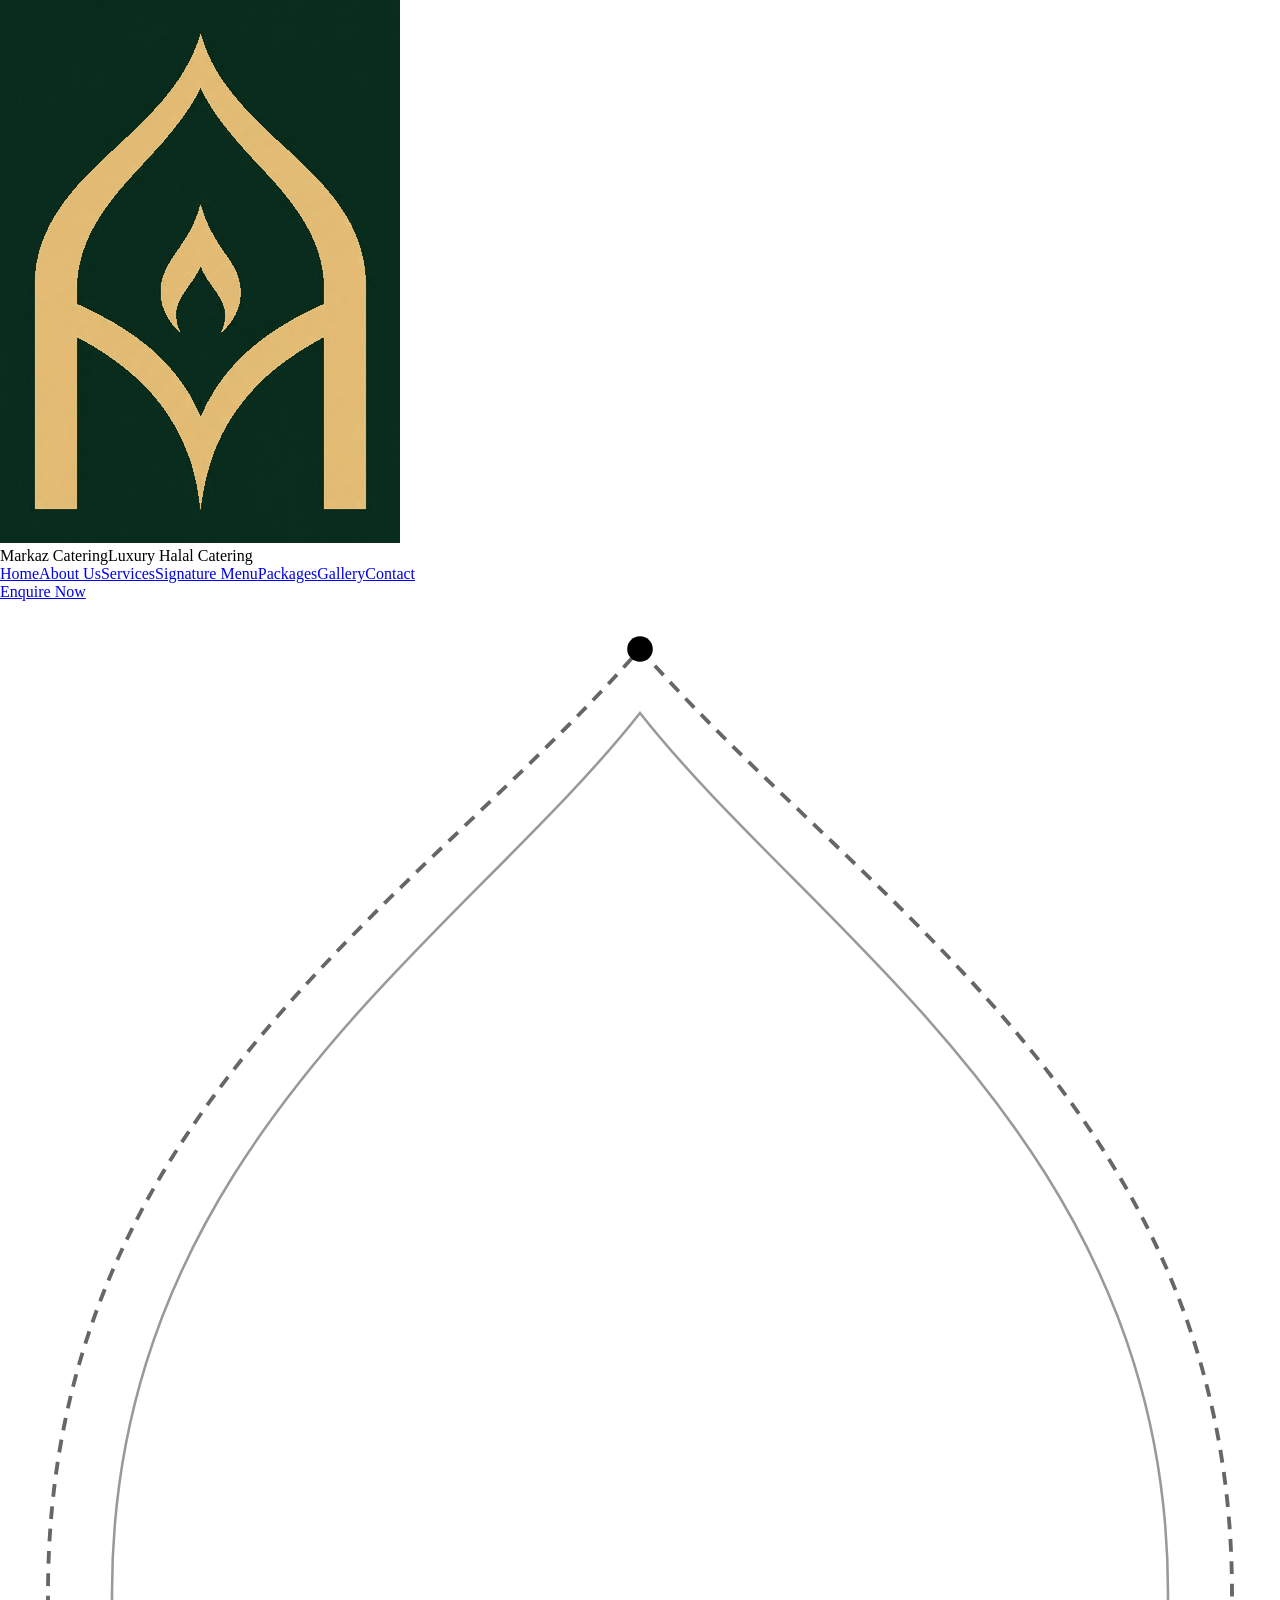
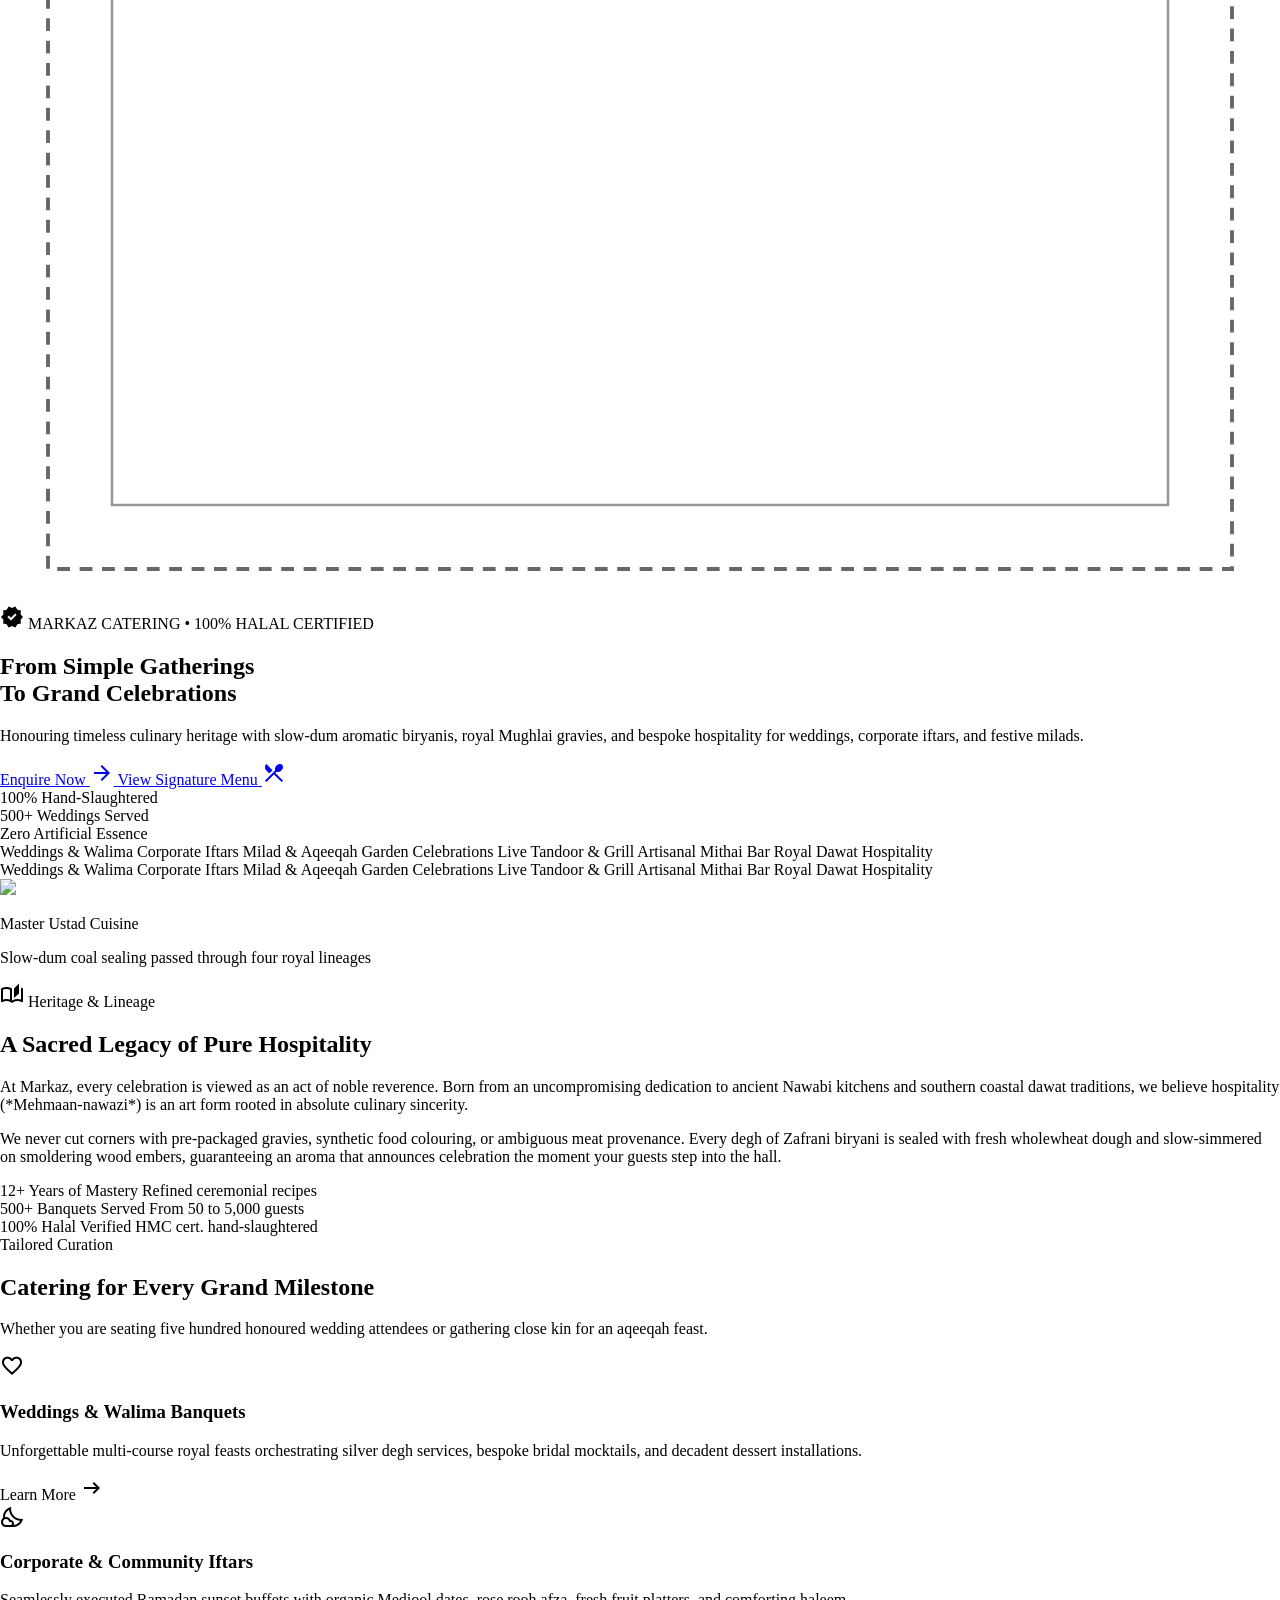
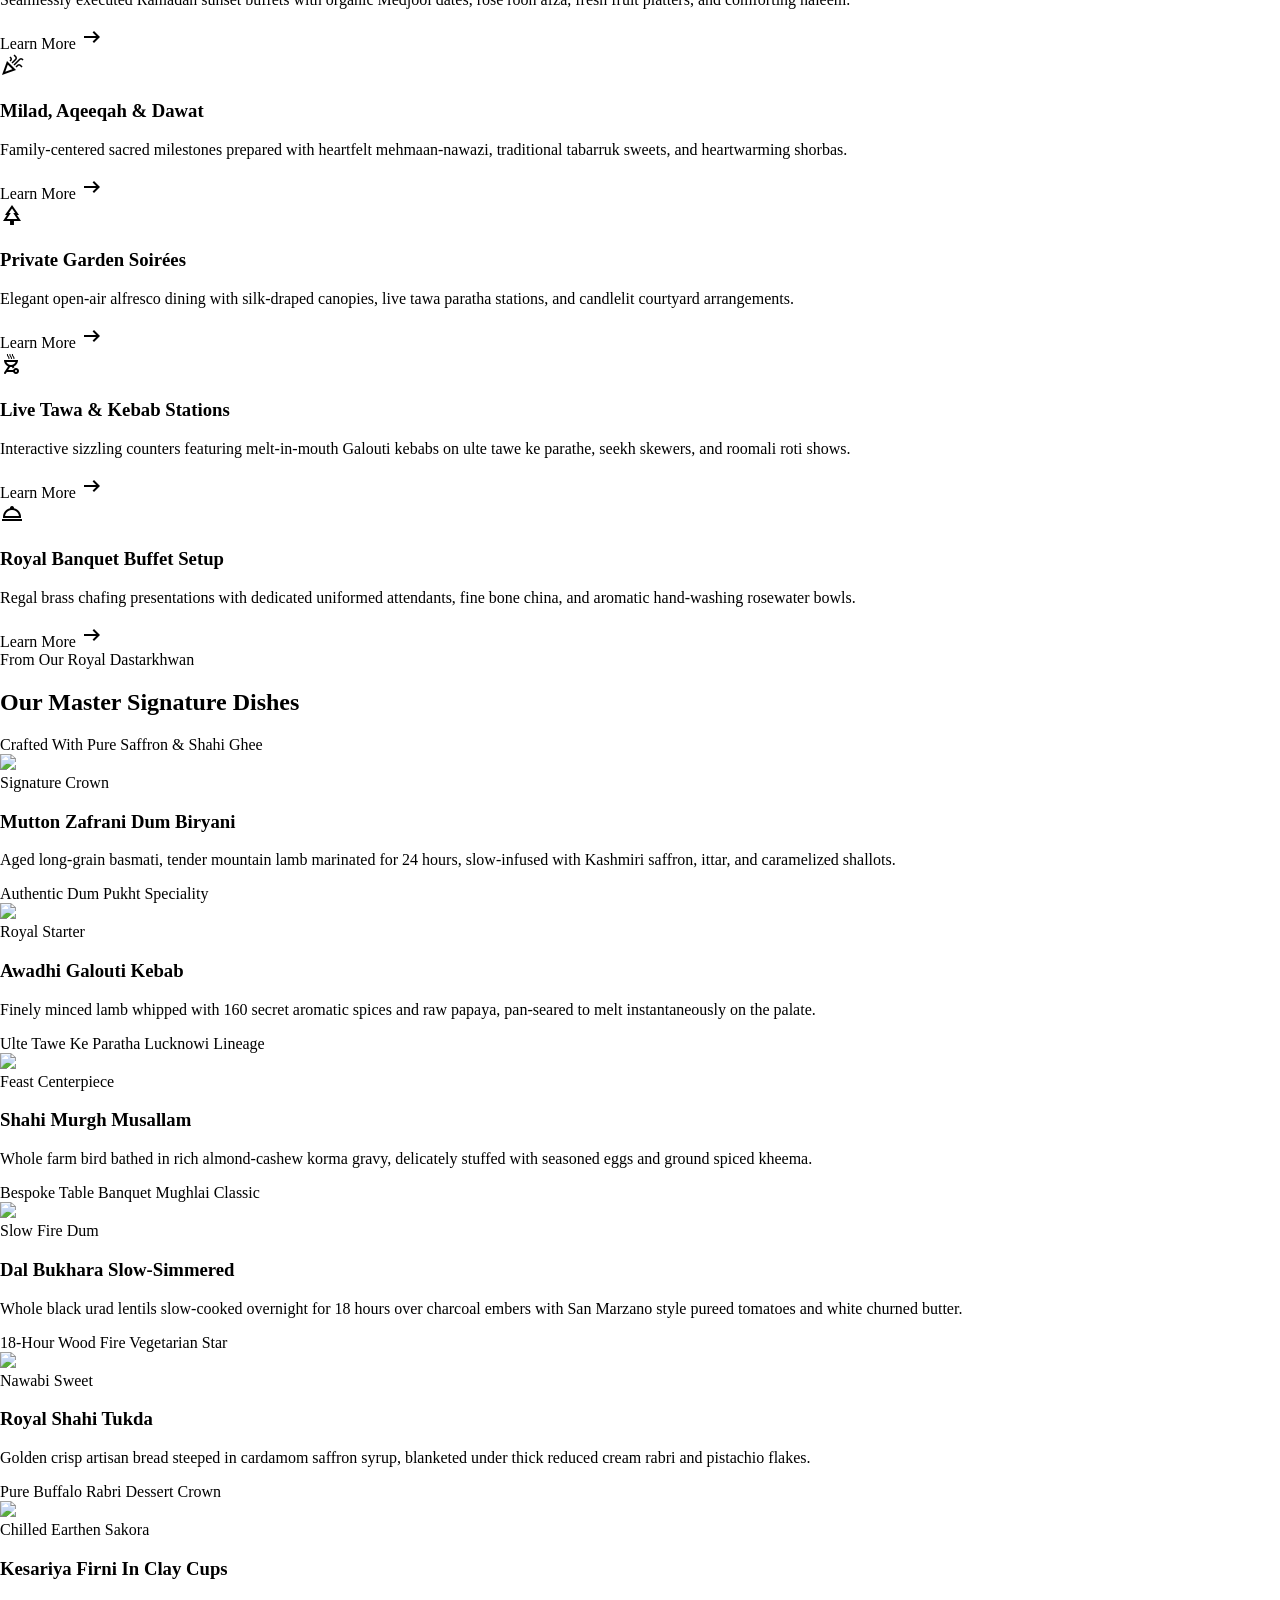
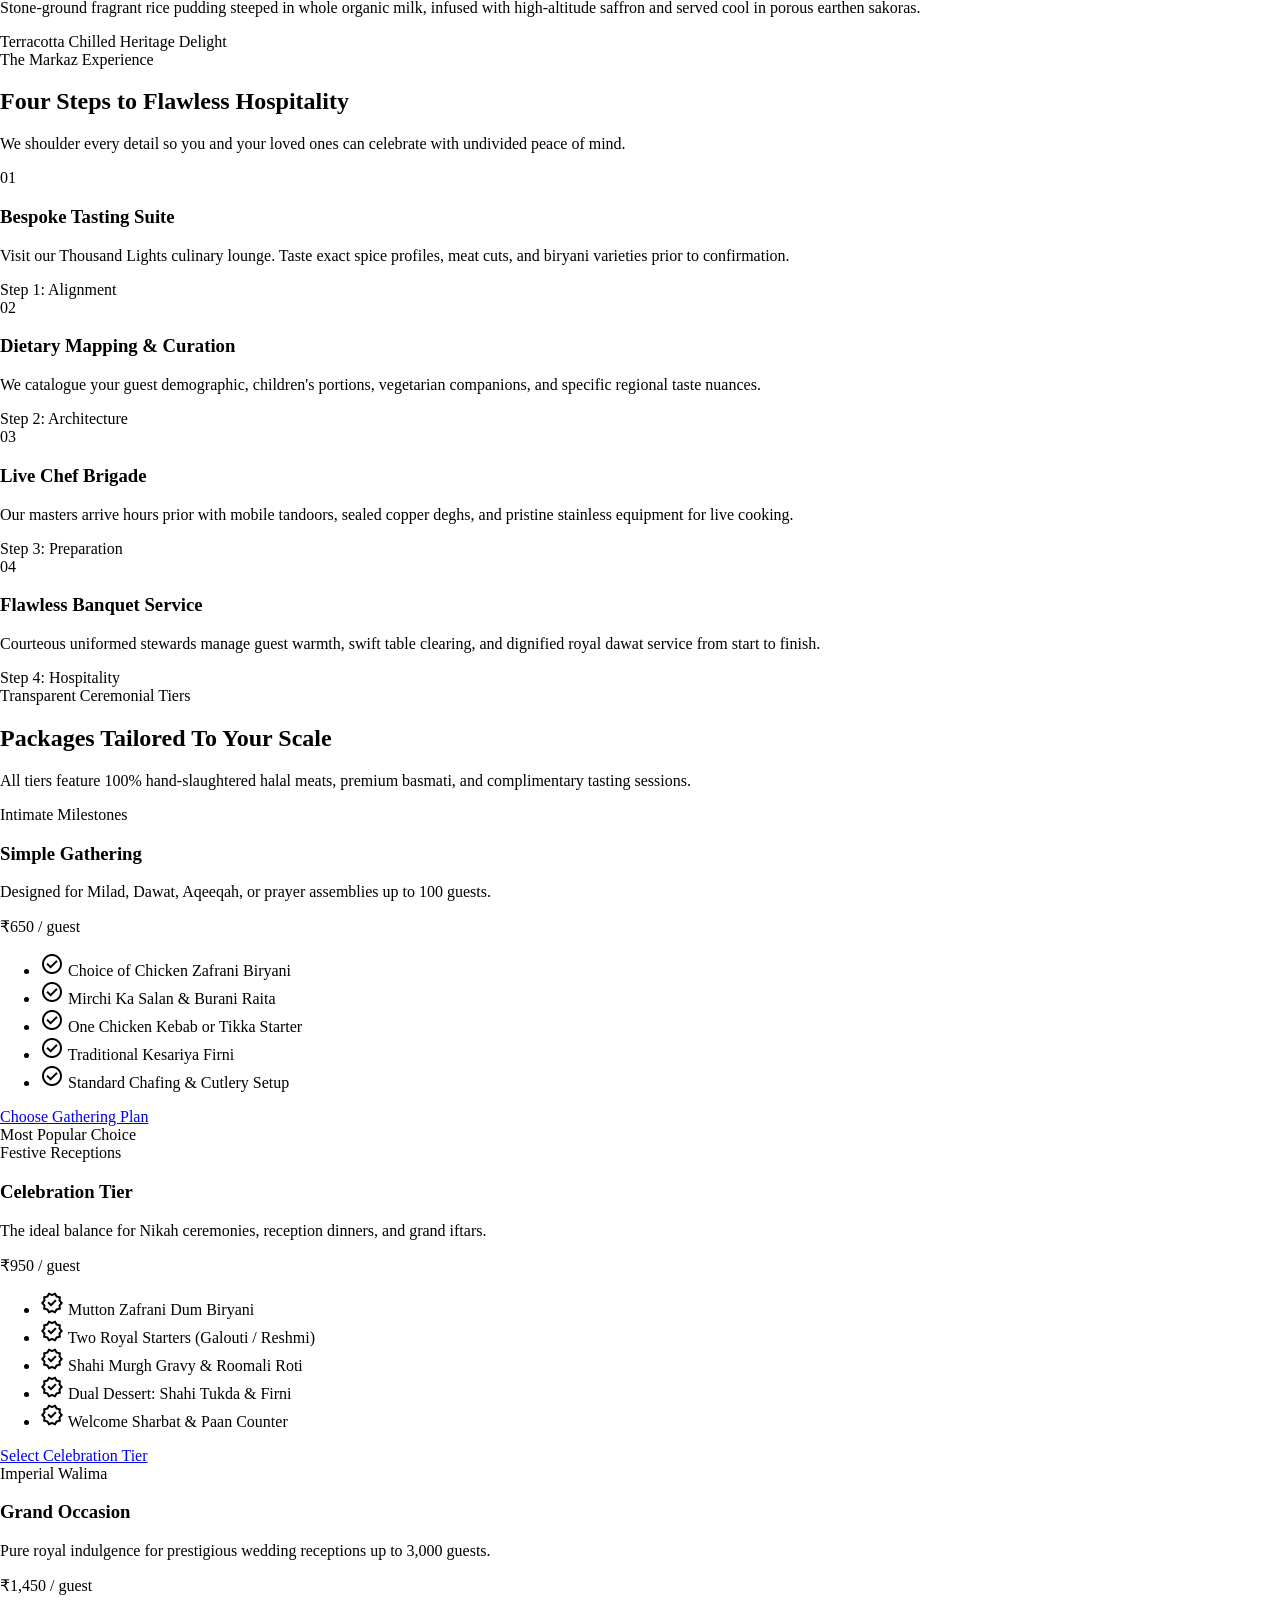
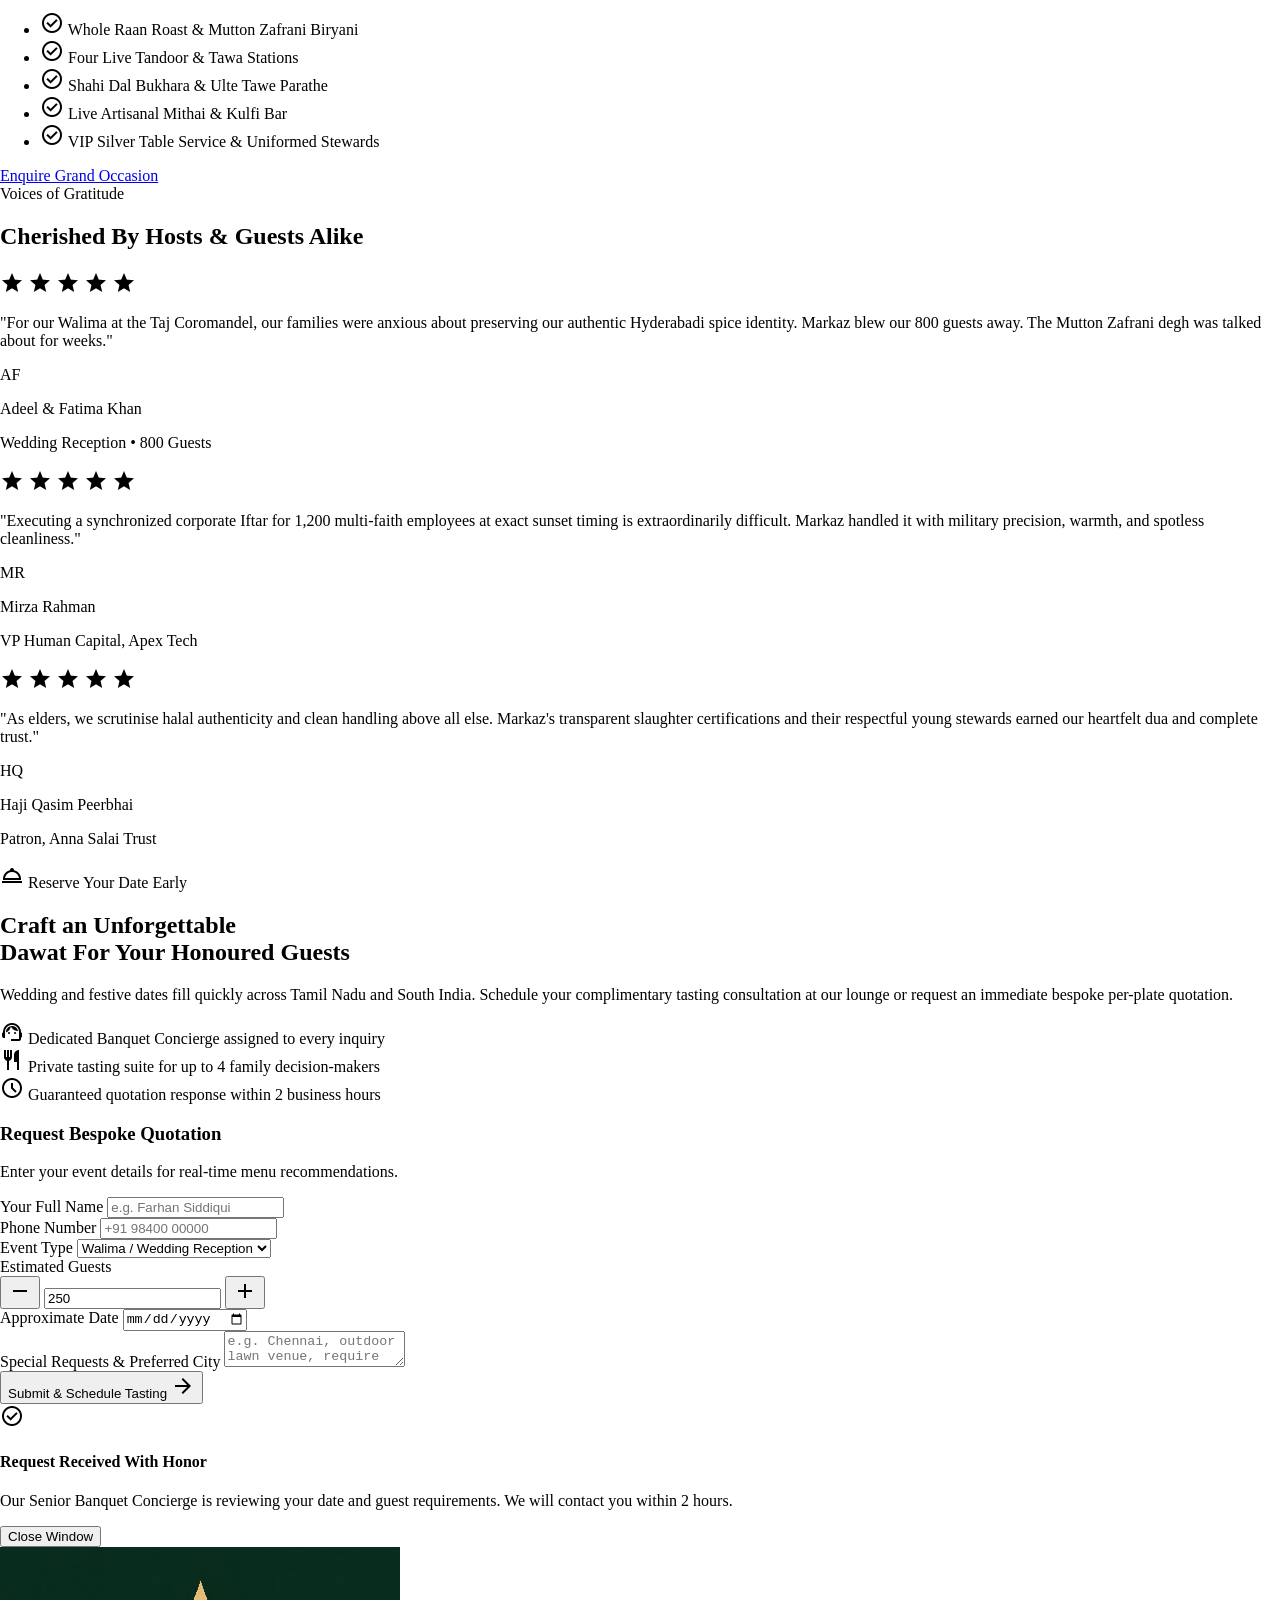
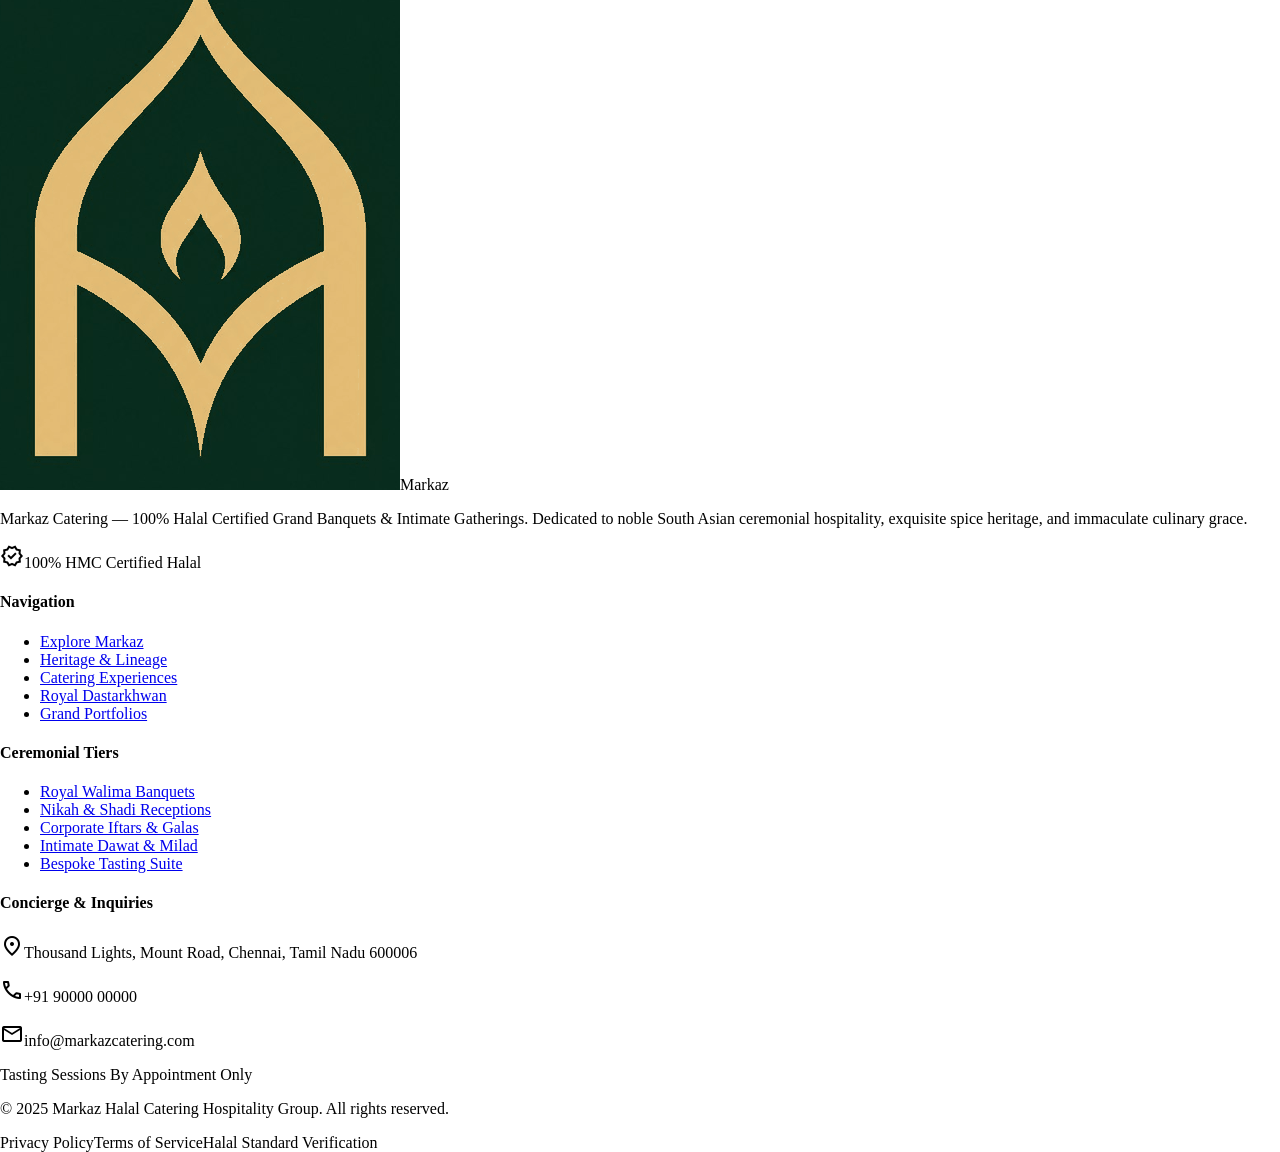
==== commit 8f8e9a49: "Host multipage Stitch site from root with fixed nav and logo" ====
--- a/index.html
+++ b/index.html
@@ -1,1063 +1,769 @@
 <!DOCTYPE html>
-<html lang="en">
-<head>
-<meta charset="UTF-8">
-<meta name="viewport" content="width=device-width, initial-scale=1.0">
-<title>Markaz Catering — From Simple Gatherings to Grand Celebrations</title>
-<link rel="preconnect" href="https://fonts.googleapis.com">
-<link rel="preconnect" href="https://fonts.gstatic.com" crossorigin>
-<link href="https://fonts.googleapis.com/css2?family=Cinzel:wght@400;500;600;700&family=Jost:ital,wght@0,300;0,400;0,500;0,600;1,400&display=swap" rel="stylesheet">
-<style>
-  :root{
-    --green-deep:#0A2C1E;
-    --green-deeper:#071F15;
-    --green-mid:#12402B;
-    --green-line: rgba(224,179,111,0.22);
-    --gold:#E0B36F;
-    --gold-soft:#C89354;
-    --gold-bright:#F1CB90;
-    --ivory:#FBF6EC;
-    --ivory-dim:#F2EADA;
-    --ink:#1B241D;
-    --ink-soft:#5D6459;
-    --shadow: 0 24px 60px -20px rgba(7,31,21,0.35);
-    --ease: cubic-bezier(.16,.84,.44,1);
-  }
 
-  *,*::before,*::after{box-sizing:border-box;}
-  html{scroll-behavior:smooth;}
-  body{
-    margin:0;
-    background:var(--ivory);
-    color:var(--ink);
-    font-family:'Jost', sans-serif;
-    font-weight:400;
-    line-height:1.6;
-    -webkit-font-smoothing:antialiased;
-  }
-  img{max-width:100%; display:block;}
-  a{color:inherit; text-decoration:none;}
-  button{font-family:inherit; cursor:pointer;}
-  ul{margin:0; padding:0; list-style:none;}
-  h1,h2,h3,h4{margin:0; font-family:'Cinzel', serif; font-weight:600; letter-spacing:.02em;}
-  p{margin:0;}
-  section{position:relative;}
-  .wrap{max-width:1180px; margin:0 auto; padding:0 32px;}
-
-  @media (prefers-reduced-motion: reduce){
-    html{scroll-behavior:auto;}
-    *{animation-duration:0.001ms !important; transition-duration:0.001ms !important;}
-  }
-
-  /* ---------- utility ---------- */
-  .eyebrow{
-    font-family:'Jost',sans-serif;
-    text-transform:uppercase;
-    letter-spacing:.28em;
-    font-size:12.5px;
-    font-weight:600;
-    color:var(--gold-soft);
-    display:flex;
-    align-items:center;
-    gap:14px;
-  }
-  .eyebrow::before{
-    content:"";
-    width:28px; height:1px;
-    background:var(--gold-soft);
-    display:inline-block;
-  }
-  .eyebrow.on-dark{color:var(--gold);}
-  .eyebrow.on-dark::before{background:var(--gold);}
-
-  .divider{
-    display:flex; align-items:center; justify-content:center; gap:18px;
-    margin:0 auto;
-  }
-  .divider .line{height:1px; width:120px; background:linear-gradient(90deg, transparent, currentColor 50%, transparent);}
-  .divider svg{width:10px; height:10px; color:inherit; flex:none;}
-  .divider{color:var(--gold-soft);}
-  .divider.on-dark{color:var(--gold);}
-
-  .btn{
-    display:inline-flex; align-items:center; gap:10px;
-    padding:16px 32px;
-    font-size:13px; letter-spacing:.14em; text-transform:uppercase; font-weight:600;
-    border-radius:2px;
-    transition:transform .45s var(--ease), background .3s ease, color .3s ease, box-shadow .3s ease;
-    border:1px solid transparent;
-    white-space:nowrap;
-  }
-  .btn:hover{transform:translateY(-3px);}
-  .btn-gold{background:var(--gold); color:var(--green-deeper);}
-  .btn-gold:hover{background:var(--gold-bright); box-shadow:0 16px 34px -10px rgba(224,179,111,.55);}
-  .btn-ghost-dark{border-color:rgba(224,179,111,.55); color:var(--gold);}
-  .btn-ghost-dark:hover{background:rgba(224,179,111,.1);}
-  .btn-ghost-light{border-color:rgba(27,36,29,.3); color:var(--ink);}
-  .btn-ghost-light:hover{background:rgba(27,36,29,.06);}
-
-  .reveal{opacity:0; transform:translateY(28px); transition:opacity .9s var(--ease), transform .9s var(--ease);}
-  .reveal.in{opacity:1; transform:translateY(0);}
-  .reveal-d1{transition-delay:.08s;}
-  .reveal-d2{transition-delay:.16s;}
-  .reveal-d3{transition-delay:.24s;}
-  .reveal-d4{transition-delay:.32s;}
-  .reveal-d5{transition-delay:.4s;}
-  .reveal-d6{transition-delay:.48s;}
-
-  /* ---------- nav ---------- */
-  header{
-    position:fixed; top:0; left:0; right:0; z-index:100;
-    padding:22px 0;
-    transition:padding .4s var(--ease), background .4s var(--ease), box-shadow .4s var(--ease);
-  }
-  header.solid{
-    padding:12px 0;
-    background:rgba(10,44,30,.92);
-    backdrop-filter:blur(10px);
-    box-shadow:0 12px 30px -18px rgba(0,0,0,.5);
-  }
-  .nav-wrap{
-    max-width:1180px; margin:0 auto; padding:0 32px;
-    display:flex; align-items:center; justify-content:space-between; gap:24px;
-  }
-  .brand{display:flex; align-items:center; gap:12px;}
-  .brand img{height:40px; width:auto; transition:height .4s var(--ease);}
-  header.solid .brand img{height:34px;}
-  .brand-name{font-family:'Cinzel',serif; color:var(--gold); font-size:16px; letter-spacing:.16em; font-weight:600;}
-  .brand-name span{display:block; font-family:'Jost',sans-serif; font-size:9px; letter-spacing:.3em; color:rgba(224,179,111,.7); font-weight:500; margin-top:2px;}
-
-  nav.links{display:flex; align-items:center; gap:36px;}
-  nav.links a{
-    font-size:12.5px; text-transform:uppercase; letter-spacing:.14em; font-weight:500;
-    color:var(--ivory); opacity:.82; position:relative; padding:4px 0;
-  }
-  nav.links a::after{content:""; position:absolute; left:0; bottom:0; height:1px; width:0; background:var(--gold); transition:width .35s var(--ease);}
-  nav.links a:hover{opacity:1;}
-  nav.links a:hover::after{width:100%;}
-
-  .nav-cta{display:flex; align-items:center; gap:18px;}
-  .nav-cta .btn{padding:12px 24px; font-size:11.5px;}
-
-  .menu-toggle{display:none; flex-direction:column; gap:5px; background:none; border:none; padding:6px;}
-  .menu-toggle span{width:24px; height:1.5px; background:var(--gold); display:block;}
-
-  @media (max-width:920px){
-    nav.links{
-      position:fixed; inset:0 0 0 auto; width:min(320px, 78vw); height:100vh;
-      background:var(--green-deeper); flex-direction:column; align-items:flex-start;
-      padding:110px 34px 40px; gap:26px;
-      transform:translateX(100%); transition:transform .45s var(--ease);
-      box-shadow:-30px 0 60px rgba(0,0,0,.3);
-    }
-    nav.links.open{transform:translateX(0);}
-    nav.links a{font-size:14px;}
-    .nav-cta .btn.enquire-desktop{display:none;}
-    .menu-toggle{display:flex;}
-  }
-
-  /* ---------- hero ---------- */
-  .hero{
-    min-height:100vh;
-    background:radial-gradient(120% 90% at 50% -10%, #103823 0%, var(--green-deep) 45%, var(--green-deeper) 100%);
-    display:flex; align-items:center; justify-content:center;
-    padding:170px 32px 100px;
-    overflow:hidden;
-    text-align:center;
-  }
-  .hero-inner{position:relative; max-width:920px; margin:0 auto; z-index:2;}
-  .hero-arch{
-    position:absolute; left:50%; top:-40px; transform:translateX(-50%);
-    width:min(620px, 92vw); height:auto; z-index:0; opacity:.55;
-    color:var(--gold);
-  }
-  .hero-arch .flame{transform-origin:50% 100%; animation:flicker 3.6s ease-in-out infinite;}
-  @keyframes flicker{
-    0%,100%{transform:scaleY(1) scaleX(1); opacity:.9;}
-    30%{transform:scaleY(1.06) scaleX(.97); opacity:1;}
-    55%{transform:scaleY(.95) scaleX(1.03); opacity:.85;}
-    80%{transform:scaleY(1.03) scaleX(.99); opacity:.95;}
-  }
-  .hero-kicker{
-    position:relative; z-index:2;
-    font-size:12.5px; letter-spacing:.4em; text-transform:uppercase;
-    color:var(--gold); font-weight:600; margin-bottom:26px;
-  }
-  .hero h1{
-    position:relative; z-index:2;
-    color:var(--ivory);
-    font-size:clamp(34px, 6.6vw, 74px);
-    line-height:1.08;
-    letter-spacing:.01em;
-  }
-  .hero h1 .gold-line{color:var(--gold); display:block;}
-  .hero p.lede{
-    position:relative; z-index:2;
-    max-width:600px; margin:30px auto 0;
-    color:rgba(251,246,236,.78);
-    font-size:17px; font-weight:300;
-  }
-  .hero-ctas{position:relative; z-index:2; display:flex; gap:18px; justify-content:center; margin-top:44px; flex-wrap:wrap;}
-
-  .scroll-cue{
-    position:absolute; bottom:36px; left:50%; transform:translateX(-50%);
-    display:flex; flex-direction:column; align-items:center; gap:8px;
-    color:rgba(224,179,111,.7); font-size:10px; letter-spacing:.28em; text-transform:uppercase;
-    z-index:2;
-  }
-  .scroll-cue .stick{width:1px; height:38px; background:linear-gradient(var(--gold), transparent); animation:pulse-down 2s ease-in-out infinite;}
-  @keyframes pulse-down{0%,100%{opacity:.3;} 50%{opacity:1;}}
-
-  /* ---------- marquee ---------- */
-  .marquee-strip{
-    background:var(--green-deeper);
-    border-top:1px solid var(--green-line);
-    border-bottom:1px solid var(--green-line);
-    overflow:hidden;
-    padding:16px 0;
-  }
-  .marquee-track{display:flex; width:max-content; gap:48px; animation:scroll-left 34s linear infinite;}
-  .marquee-track span{
-    font-family:'Cinzel',serif; font-size:13px; letter-spacing:.22em; text-transform:uppercase;
-    color:var(--gold); opacity:.85; white-space:nowrap;
-  }
-  .marquee-track span.dot{color:var(--gold-soft); opacity:.6;}
-  @keyframes scroll-left{from{transform:translateX(0);} to{transform:translateX(-50%);}}
-
-  /* ---------- about ---------- */
-  .about{padding:130px 0; background:var(--ivory);}
-  .about .wrap{display:grid; grid-template-columns:1.05fr .95fr; gap:80px; align-items:center;}
-  .about h2{font-size:clamp(28px,3.4vw,42px); margin:18px 0 26px; color:var(--ink);}
-  .about p.body-copy{color:var(--ink-soft); font-size:16px; max-width:520px; margin-bottom:20px;}
-  .stat-row{display:grid; grid-template-columns:repeat(3,1fr); gap:26px; margin-top:44px; max-width:520px;}
-  .stat{border-top:1px solid rgba(27,36,29,.14); padding-top:16px;}
-  .stat b{display:block; font-family:'Cinzel',serif; font-size:clamp(24px,2.6vw,32px); color:var(--green-deep);}
-  .stat span{font-size:11.5px; letter-spacing:.06em; color:var(--ink-soft); text-transform:uppercase;}
-
-  .about-visual{position:relative;}
-  .arch-frame-wrap{position:relative; max-width:400px; margin:0 auto;}
-  .arch-frame-wrap svg.frame{width:100%; height:auto; color:var(--gold-soft);}
-  .arch-frame-fill{
-    position:absolute; inset:8%;
-    background:linear-gradient(160deg, var(--green-deep), var(--green-deeper));
-    clip-path: path('M0,300 L0,110 C0,50 45,0 120,0 C195,0 240,50 240,110 L240,300 Z');
-    display:flex; align-items:center; justify-content:center; padding:20% 12% 8%;
-  }
-  .arch-frame-fill img{width:64%; opacity:.95;}
-
-  @media (max-width:920px){
-    .about .wrap{grid-template-columns:1fr; gap:56px;}
-    .about-visual{order:-1; max-width:280px; margin:0 auto;}
-  }
-
-  /* ---------- services ---------- */
-  .services{padding:100px 0 130px; background:var(--ivory-dim);}
-  .section-head{text-align:center; max-width:640px; margin:0 auto 64px;}
-  .section-head h2{font-size:clamp(28px,3.4vw,40px); margin:16px 0 18px; color:var(--ink);}
-  .section-head p{color:var(--ink-soft); font-size:15.5px;}
-
-  .service-grid{display:grid; grid-template-columns:repeat(3,1fr); gap:1px; background:rgba(27,36,29,.1); border:1px solid rgba(27,36,29,.1);}
-  .service-card{background:var(--ivory-dim); padding:48px 38px; transition:background .35s ease;}
-  .service-card:hover{background:var(--ivory);}
-  .card-arch{width:56px; height:67px; color:var(--gold-soft); margin-bottom:22px;}
-  .card-arch svg{width:100%; height:100%;}
-  .card-arch .glyph{color:var(--green-deep);}
-  .service-card h3{font-size:17px; letter-spacing:.03em; margin-bottom:12px; color:var(--ink);}
-  .service-card p{font-size:14.5px; color:var(--ink-soft);}
-
-  @media (max-width:920px){.service-grid{grid-template-columns:repeat(2,1fr);}}
-  @media (max-width:640px){.service-grid{grid-template-columns:1fr;}}
-
-  /* ---------- menu ---------- */
-  .menu{padding:130px 0; background:var(--green-deep); position:relative; overflow:hidden;}
-  .menu::before{
-    content:""; position:absolute; inset:0;
-    background:radial-gradient(60% 50% at 85% 10%, rgba(224,179,111,.08), transparent 60%);
-    pointer-events:none;
-  }
-  .menu .section-head p{color:rgba(251,246,236,.65);}
-  .menu .section-head h2{color:var(--ivory);}
-  .menu-grid{display:grid; grid-template-columns:repeat(3,1fr); gap:2px; position:relative; z-index:1;}
-  .menu-card{
-    background:rgba(251,246,236,.03); border:1px solid var(--green-line);
-    padding:42px 34px; text-align:left;
-    transition:background .35s ease, border-color .35s ease;
-  }
-  .menu-card:hover{background:rgba(224,179,111,.06); border-color:rgba(224,179,111,.4);}
-  .menu-icon{width:44px; height:44px; color:var(--gold); margin-bottom:20px;}
-  .menu-card h3{color:var(--gold-bright); font-size:16px; letter-spacing:.03em; margin-bottom:10px;}
-  .menu-card p{color:rgba(251,246,236,.66); font-size:14px;}
-
-  @media (max-width:920px){.menu-grid{grid-template-columns:repeat(2,1fr);}}
-  @media (max-width:640px){.menu-grid{grid-template-columns:1fr;}}
-
-  /* ---------- process ---------- */
-  .process{padding:130px 0; background:var(--ivory);}
-  .process-grid{display:grid; grid-template-columns:repeat(4,1fr); gap:36px; counter-reset:step;}
-  .step{position:relative; padding-top:8px;}
-  .step-arch{width:64px; height:77px; margin-bottom:24px; position:relative;}
-  .step-arch svg{width:100%; height:100%; color:var(--green-deep);}
-  .step-arch b{
-    position:absolute; inset:0; display:flex; align-items:flex-end; justify-content:center; padding-bottom:14px;
-    font-family:'Cinzel',serif; color:var(--gold-soft); font-size:15px; letter-spacing:.05em;
-  }
-  .step h3{font-size:16px; margin-bottom:10px; color:var(--ink);}
-  .step p{font-size:14px; color:var(--ink-soft);}
-  .step:not(:last-child)::after{
-    content:""; position:absolute; top:32px; left:calc(100% - 4px); width:calc(36px + 2px); height:1px;
-    background:repeating-linear-gradient(90deg, var(--gold-soft) 0 6px, transparent 6px 12px);
-    display:none;
-  }
-  @media (min-width:921px){.step:not(:last-child)::after{display:block;}}
-  @media (max-width:920px){.process-grid{grid-template-columns:repeat(2,1fr); row-gap:52px;}}
-  @media (max-width:560px){.process-grid{grid-template-columns:1fr;}}
-
-  /* ---------- packages ---------- */
-  .packages{padding:130px 0 150px; background:var(--green-deeper); position:relative;}
-  .packages .section-head h2{color:var(--ivory);}
-  .packages .section-head p{color:rgba(251,246,236,.65);}
-  .pkg-grid{display:grid; grid-template-columns:repeat(3,1fr); gap:30px; align-items:start;}
-  .pkg-card{
-    background:var(--green-mid); border:1px solid var(--green-line);
-    padding:0; text-align:center;
-    display:flex; flex-direction:column;
-    transition:transform .5s var(--ease), border-color .4s ease;
-  }
-  .pkg-card:hover{transform:translateY(-10px);}
-  .pkg-card.featured{border-color:var(--gold); box-shadow:0 30px 70px -25px rgba(224,179,111,.35);}
-  .pkg-head{padding:44px 34px 30px; border-bottom:1px solid var(--green-line);}
-  .pkg-arch{width:70px; height:84px; margin:0 auto 20px; color:var(--gold);}
-  .pkg-arch svg{width:100%; height:100%;}
-  .pkg-name{color:var(--gold-bright); font-size:19px; letter-spacing:.05em; margin-bottom:10px;}
-  .pkg-sub{color:rgba(251,246,236,.6); font-size:13.5px; margin-bottom:22px; min-height:38px;}
-  .pkg-price{font-family:'Cinzel',serif; color:var(--ivory); font-size:34px;}
-  .pkg-price sub{font-family:'Jost',sans-serif; font-size:12px; color:rgba(251,246,236,.55); letter-spacing:.05em;}
-  .pkg-badge{
-    display:inline-block; margin-bottom:14px; padding:5px 14px; background:var(--gold); color:var(--green-deeper);
-    font-size:10.5px; letter-spacing:.16em; text-transform:uppercase; font-weight:700; border-radius:2px;
-  }
-  .pkg-features{padding:30px 34px 8px; text-align:left; flex:1; display:flex; flex-direction:column; gap:14px;}
-  .pkg-features li{display:flex; gap:12px; font-size:14px; color:rgba(251,246,236,.82); align-items:flex-start;}
-  .pkg-features svg{width:14px; height:17px; flex:none; margin-top:3px; color:var(--gold);}
-  .pkg-foot{padding:30px 34px 40px;}
-  .pkg-foot .btn{width:100%; justify-content:center;}
-
-  @media (max-width:920px){.pkg-grid{grid-template-columns:1fr; max-width:420px; margin:0 auto;}}
-
-  /* ---------- testimonials ---------- */
-  .testimonials{padding:130px 0; background:var(--ivory);}
-  .t-grid{display:grid; grid-template-columns:repeat(3,1fr); gap:34px;}
-  .t-card{
-    background:var(--ivory-dim); padding:40px 32px; border:1px solid rgba(27,36,29,.08);
-    display:flex; flex-direction:column; gap:22px;
-  }
-  .t-mark{width:26px; height:31px; color:var(--gold-soft);}
-  .t-card p.quote{font-size:15.5px; color:var(--ink); font-style:italic; flex:1;}
-  .t-who{font-size:12.5px; letter-spacing:.08em; text-transform:uppercase; color:var(--ink-soft); font-weight:600;}
-  @media (max-width:920px){.t-grid{grid-template-columns:1fr; max-width:480px; margin:0 auto;}}
-
-  /* ---------- gallery ---------- */
-  .gallery{padding:120px 0 130px; background:var(--green-deep);}
-  .gallery .section-head h2{color:var(--ivory);}
-  .gallery .section-head p{color:rgba(251,246,236,.65);}
-  .g-grid{display:grid; grid-template-columns:repeat(6,1fr); grid-auto-rows:130px; gap:14px;}
-  .g-tile{
-    position:relative; overflow:hidden; grid-column:span 3; grid-row:span 2;
-    display:flex; align-items:flex-end; padding:22px;
-    border:1px solid var(--green-line);
-  }
-  .g-tile:nth-child(1){grid-column:span 4; grid-row:span 3; background:linear-gradient(150deg,#173F29,#0A2C1E 70%);}
-  .g-tile:nth-child(2){grid-column:span 2; grid-row:span 3; background:linear-gradient(210deg,#1B4A30,#0A2C1E 70%);}
-  .g-tile:nth-child(3){grid-column:span 2; grid-row:span 2; background:linear-gradient(120deg,#0F3722,#071F15 70%);}
-  .g-tile:nth-child(4){grid-column:span 2; grid-row:span 2; background:linear-gradient(300deg,#1E5334,#0A2C1E 70%);}
-  .g-tile:nth-child(5){grid-column:span 2; grid-row:span 2; background:linear-gradient(30deg,#123B28,#071F15 70%);}
-  .g-tile::before{
-    content:""; position:absolute; inset:0; opacity:.5;
-    background-image: repeating-linear-gradient(135deg, rgba(224,179,111,.05) 0 2px, transparent 2px 26px);
-  }
-  .g-tile span{position:relative; z-index:1; color:var(--gold-bright); font-family:'Cinzel',serif; font-size:14px; letter-spacing:.08em;}
-  @media (max-width:920px){
-    .g-grid{grid-template-columns:repeat(2,1fr); grid-auto-rows:150px;}
-    .g-tile, .g-tile:nth-child(n){grid-column:span 1 !important; grid-row:span 2 !important;}
-  }
-
-  /* ---------- cta banner ---------- */
-  .cta-banner{
-    padding:90px 0; background:var(--gold); text-align:center;
-  }
-  .cta-banner h2{color:var(--green-deeper); font-size:clamp(24px,3.2vw,36px); margin-bottom:26px;}
-  .cta-banner .btn-ghost-light{border-color:rgba(7,31,21,.4); color:var(--green-deeper);}
-  .cta-banner .btn-ghost-light:hover{background:rgba(7,31,21,.08);}
-
-  /* ---------- contact ---------- */
-  .contact{padding:130px 0; background:var(--ivory-dim);}
-  .contact .wrap{display:grid; grid-template-columns:1.1fr .9fr; gap:70px;}
-  .contact-form{display:flex; flex-direction:column; gap:20px;}
-  .form-row{display:grid; grid-template-columns:1fr 1fr; gap:20px;}
-  .field{display:flex; flex-direction:column; gap:8px;}
-  .field label{font-size:11.5px; letter-spacing:.1em; text-transform:uppercase; color:var(--ink-soft); font-weight:600;}
-  .field input, .field select, .field textarea{
-    border:1px solid rgba(27,36,29,.22); background:var(--ivory); padding:14px 16px;
-    font-family:'Jost',sans-serif; font-size:14.5px; color:var(--ink); border-radius:2px;
-    transition:border-color .3s ease;
-  }
-  .field input:focus, .field select:focus, .field textarea:focus{outline:none; border-color:var(--green-deep);}
-  .field textarea{resize:vertical; min-height:110px;}
-  .contact-form .btn{margin-top:6px; align-self:flex-start;}
-  .form-success{
-    display:none; background:var(--green-deep); color:var(--gold-bright); padding:20px 22px;
-    font-size:14px; border-left:3px solid var(--gold); margin-top:6px;
-  }
-  .form-success.show{display:block;}
-
-  .contact-details{background:var(--green-deep); color:var(--ivory); padding:46px 40px;}
-  .contact-details h3{color:var(--gold); font-size:19px; margin-bottom:28px;}
-  .cd-row{display:flex; gap:16px; margin-bottom:26px; align-items:flex-start;}
-  .cd-row svg{width:18px; height:18px; color:var(--gold); flex:none; margin-top:3px;}
-  .cd-row b{display:block; font-size:11.5px; letter-spacing:.08em; text-transform:uppercase; color:rgba(224,179,111,.85); margin-bottom:4px;}
-  .cd-row span{font-size:14.5px; color:rgba(251,246,236,.85);}
-  .social-row{display:flex; gap:12px; margin-top:30px;}
-  .social-row a{
-    display:flex; align-items:center; gap:8px; padding:9px 16px; border:1px solid rgba(224,179,111,.4);
-    font-size:11.5px; letter-spacing:.06em; color:var(--gold); transition:background .3s ease;
-  }
-  .social-row a:hover{background:rgba(224,179,111,.12);}
-  .social-row svg{width:14px; height:14px;}
-
-  @media (max-width:920px){
-    .contact .wrap{grid-template-columns:1fr; gap:50px;}
-    .form-row{grid-template-columns:1fr;}
-  }
-
-  /* ---------- footer ---------- */
-  footer{background:var(--green-deeper); padding:70px 0 30px; color:rgba(251,246,236,.65);}
-  .footer-top{display:flex; justify-content:space-between; align-items:flex-start; gap:40px; padding-bottom:46px; border-bottom:1px solid var(--green-line); flex-wrap:wrap;}
-  .footer-brand{display:flex; align-items:center; gap:14px;}
-  .footer-brand img{height:46px;}
-  .footer-brand-text b{display:block; font-family:'Cinzel',serif; color:var(--gold); font-size:17px; letter-spacing:.14em;}
-  .footer-brand-text span{font-size:11px; letter-spacing:.1em; color:rgba(224,179,111,.65);}
-  .footer-nav{display:flex; gap:40px; flex-wrap:wrap;}
-  .footer-nav-col b{display:block; color:var(--gold); font-size:11.5px; letter-spacing:.14em; text-transform:uppercase; margin-bottom:16px;}
-  .footer-nav-col a{display:block; font-size:13.5px; margin-bottom:10px; opacity:.8;}
-  .footer-nav-col a:hover{opacity:1; color:var(--gold);}
-  .footer-bottom{display:flex; justify-content:space-between; padding-top:26px; font-size:12.5px; flex-wrap:wrap; gap:12px;}
-  .footer-bottom a{opacity:.7;}
-  .footer-bottom a:hover{opacity:1;}
-
-  ::selection{background:var(--gold); color:var(--green-deeper);}
-</style>
-</head>
-<body>
-
-<!-- ============ SVG DEFS (shared icons / shapes) ============ -->
-<svg width="0" height="0" style="position:absolute" aria-hidden="true">
-<defs>
-
-  <symbol id="arch-frame" viewBox="0 0 240 300">
-    <path d="M4,296 L4,112 C4,50 52,4 120,4 C188,4 236,50 236,112 L236,296" fill="none" stroke="currentColor" stroke-width="2.5"/>
-  </symbol>
-
-  <symbol id="arch-icon" viewBox="0 0 100 120">
-    <path d="M12,118 L12,56 C12,26 32,6 50,6 C68,6 88,26 88,56 L88,118" fill="none" stroke="currentColor" stroke-width="4"/>
-  </symbol>
-
-  <symbol id="flame-bullet" viewBox="0 0 20 24">
-    <path d="M10,1 C13,7 17,9 15,14.5 C13.8,17.7 10,18.5 10,18.5 C10,18.5 6.2,17.7 5,14.5 C3,9 7,7 10,1Z" fill="currentColor"/>
-  </symbol>
-
-  <symbol id="quote-mark" viewBox="0 0 32 26">
-    <path d="M0,26 L0,15 C0,6 5,1 13,0 L13,5 C8,6 5,9 5,14 L11,14 L11,26 Z M18,26 L18,15 C18,6 23,1 31,0 L31,5 C26,6 23,9 23,14 L29,14 L29,26 Z" fill="currentColor"/>
-  </symbol>
-
-  <!-- service glyphs -->
-  <symbol id="icon-rings" viewBox="0 0 64 64">
-    <circle cx="24" cy="36" r="14" fill="none" stroke="currentColor" stroke-width="3"/>
-    <circle cx="40" cy="36" r="14" fill="none" stroke="currentColor" stroke-width="3"/>
-    <path d="M32,12 L26,22 L38,22 Z" fill="currentColor"/>
-  </symbol>
-  <symbol id="icon-briefcase" viewBox="0 0 64 64">
-    <rect x="10" y="24" width="44" height="30" rx="2" fill="none" stroke="currentColor" stroke-width="3"/>
-    <path d="M24,24 V17 C24,14 26,12 29,12 H35 C38,12 40,14 40,17 V24" fill="none" stroke="currentColor" stroke-width="3"/>
-    <line x1="10" y1="38" x2="54" y2="38" stroke="currentColor" stroke-width="3"/>
-  </symbol>
-  <symbol id="icon-crescent" viewBox="0 0 64 64">
-    <path d="M38,14 C26,16 18,26 18,38 C18,50 27,58 38,58 C29,55 23,46 23,36 C23,26 29,17 38,14Z" fill="currentColor"/>
-    <path d="M44,20 L46,25 L51,26 L46,28 L44,33 L42,28 L37,26 L42,25Z" fill="currentColor"/>
-  </symbol>
-  <symbol id="icon-gift" viewBox="0 0 64 64">
-    <rect x="12" y="28" width="40" height="26" fill="none" stroke="currentColor" stroke-width="3"/>
-    <rect x="8" y="20" width="48" height="10" fill="none" stroke="currentColor" stroke-width="3"/>
-    <line x1="32" y1="20" x2="32" y2="54" stroke="currentColor" stroke-width="3"/>
-    <path d="M32,20 C26,10 16,12 16,18 C16,22 24,22 32,20Z" fill="none" stroke="currentColor" stroke-width="3"/>
-    <path d="M32,20 C38,10 48,12 48,18 C48,22 40,22 32,20Z" fill="none" stroke="currentColor" stroke-width="3"/>
-  </symbol>
-  <symbol id="icon-live" viewBox="0 0 64 64">
-    <path d="M32,10 C36,18 44,21 41,29 C39,34 32,36 32,36 C32,36 25,34 23,29 C20,21 28,18 32,10Z" fill="currentColor"/>
-    <line x1="16" y1="50" x2="48" y2="50" stroke="currentColor" stroke-width="3"/>
-    <line x1="20" y1="50" x2="26" y2="42" stroke="currentColor" stroke-width="3"/>
-    <line x1="44" y1="50" x2="38" y2="42" stroke="currentColor" stroke-width="3"/>
-  </symbol>
-  <symbol id="icon-plate" viewBox="0 0 64 64">
-    <circle cx="32" cy="34" r="20" fill="none" stroke="currentColor" stroke-width="3"/>
-    <circle cx="32" cy="34" r="8" fill="none" stroke="currentColor" stroke-width="2"/>
-    <line x1="14" y1="14" x2="14" y2="24" stroke="currentColor" stroke-width="3"/>
-    <line x1="18" y1="14" x2="18" y2="24" stroke="currentColor" stroke-width="3"/>
-    <line x1="50" y1="14" x2="50" y2="24" stroke="currentColor" stroke-width="3"/>
-  </symbol>
-
-  <!-- menu glyphs -->
-  <symbol id="icon-biryani" viewBox="0 0 64 64">
-    <path d="M16,40 C16,32 22,28 32,28 C42,28 48,32 48,40" fill="none" stroke="currentColor" stroke-width="3"/>
-    <path d="M14,40 H50 V46 C50,50 46,52 32,52 C18,52 14,50 14,46Z" fill="none" stroke="currentColor" stroke-width="3"/>
-    <path d="M24,24 C22,20 24,17 22,13" fill="none" stroke="currentColor" stroke-width="2.5" stroke-linecap="round"/>
-    <path d="M32,24 C30,20 32,17 30,13" fill="none" stroke="currentColor" stroke-width="2.5" stroke-linecap="round"/>
-    <path d="M40,24 C38,20 40,17 38,13" fill="none" stroke="currentColor" stroke-width="2.5" stroke-linecap="round"/>
-  </symbol>
-  <symbol id="icon-kebab" viewBox="0 0 64 64">
-    <line x1="12" y1="46" x2="46" y2="12" stroke="currentColor" stroke-width="2.5"/>
-    <rect x="18" y="26" width="8" height="8" transform="rotate(45 22 30)" fill="currentColor"/>
-    <rect x="28" y="16" width="8" height="8" transform="rotate(45 32 20)" fill="currentColor"/>
-    <line x1="20" y1="52" x2="54" y2="18" stroke="currentColor" stroke-width="2.5"/>
-    <rect x="26" y="34" width="7" height="7" transform="rotate(45 29.5 37.5)" fill="currentColor"/>
-    <rect x="36" y="24" width="7" height="7" transform="rotate(45 39.5 27.5)" fill="currentColor"/>
-  </symbol>
-  <symbol id="icon-curry" viewBox="0 0 64 64">
-    <path d="M14,32 H50 V40 C50,48 42,54 32,54 C22,54 14,48 14,40Z" fill="none" stroke="currentColor" stroke-width="3"/>
-    <line x1="10" y1="32" x2="54" y2="32" stroke="currentColor" stroke-width="3"/>
-    <path d="M4,30 C4,26 8,26 8,30" fill="none" stroke="currentColor" stroke-width="2.5"/>
-    <path d="M56,30 C56,26 60,26 60,30" fill="none" stroke="currentColor" stroke-width="2.5"/>
-    <path d="M26,22 C24,18 26,15 24,11" fill="none" stroke="currentColor" stroke-width="2.5" stroke-linecap="round"/>
-    <path d="M38,22 C36,18 38,15 36,11" fill="none" stroke="currentColor" stroke-width="2.5" stroke-linecap="round"/>
-  </symbol>
-  <symbol id="icon-chaat" viewBox="0 0 64 64">
-    <path d="M14,34 C14,30 20,28 32,28 C44,28 50,30 50,34 L46,48 C45,51 40,53 32,53 C24,53 19,51 18,48Z" fill="none" stroke="currentColor" stroke-width="3"/>
-    <circle cx="26" cy="38" r="1.6" fill="currentColor"/>
-    <circle cx="34" cy="41" r="1.6" fill="currentColor"/>
-    <circle cx="30" cy="44" r="1.6" fill="currentColor"/>
-    <circle cx="38" cy="36" r="1.6" fill="currentColor"/>
-    <path d="M32,28 C30,22 34,20 33,15" fill="none" stroke="currentColor" stroke-width="2.5" stroke-linecap="round"/>
-  </symbol>
-  <symbol id="icon-dessert" viewBox="0 0 64 64">
-    <path d="M20,50 L32,16 L44,50Z" fill="none" stroke="currentColor" stroke-width="3" stroke-linejoin="round"/>
-    <line x1="24" y1="38" x2="40" y2="38" stroke="currentColor" stroke-width="2.5"/>
-    <line x1="27" y1="28" x2="37" y2="28" stroke="currentColor" stroke-width="2.5"/>
-  </symbol>
-  <symbol id="icon-chai" viewBox="0 0 64 64">
-    <path d="M16,28 H40 V42 C40,48 34,52 28,52 C22,52 16,48 16,42Z" fill="none" stroke="currentColor" stroke-width="3"/>
-    <path d="M40,32 C48,32 48,44 40,44" fill="none" stroke="currentColor" stroke-width="3"/>
-    <path d="M24,22 C22,18 24,16 22,12" fill="none" stroke="currentColor" stroke-width="2.5" stroke-linecap="round"/>
-    <path d="M32,22 C30,18 32,16 30,12" fill="none" stroke="currentColor" stroke-width="2.5" stroke-linecap="round"/>
-  </symbol>
-
-  <!-- generic social glyphs (not brand logos) -->
-  <symbol id="icon-chat" viewBox="0 0 24 24">
-    <path d="M4,4 H20 V16 H9 L4,20 Z" fill="none" stroke="currentColor" stroke-width="1.6" stroke-linejoin="round"/>
-  </symbol>
-  <symbol id="icon-camera" viewBox="0 0 24 24">
-    <rect x="3" y="7" width="18" height="13" rx="2" fill="none" stroke="currentColor" stroke-width="1.6"/>
-    <circle cx="12" cy="13.5" r="4" fill="none" stroke="currentColor" stroke-width="1.6"/>
-    <path d="M8,7 L9.5,4 H14.5 L16,7" fill="none" stroke="currentColor" stroke-width="1.6"/>
-  </symbol>
-  <symbol id="icon-share" viewBox="0 0 24 24">
-    <circle cx="6" cy="12" r="2.4" fill="none" stroke="currentColor" stroke-width="1.6"/>
-    <circle cx="17" cy="6" r="2.4" fill="none" stroke="currentColor" stroke-width="1.6"/>
-    <circle cx="17" cy="18" r="2.4" fill="none" stroke="currentColor" stroke-width="1.6"/>
-    <line x1="8.1" y1="10.8" x2="14.9" y2="7.2" stroke="currentColor" stroke-width="1.6"/>
-    <line x1="8.1" y1="13.2" x2="14.9" y2="16.8" stroke="currentColor" stroke-width="1.6"/>
-  </symbol>
-
-  <!-- contact icons -->
-  <symbol id="icon-phone" viewBox="0 0 24 24">
-    <path d="M6,3 L10,3 L11,8 L8.5,9.5 C9.5,13 11,14.5 14.5,15.5 L16,13 L21,14 L21,18 C21,19.5 19.5,21 18,21 C10,21 3,14 3,6 C3,4.5 4.5,3 6,3Z" fill="none" stroke="currentColor" stroke-width="1.4" stroke-linejoin="round"/>
-  </symbol>
-  <symbol id="icon-mail" viewBox="0 0 24 24">
-    <rect x="3" y="5" width="18" height="14" rx="1.5" fill="none" stroke="currentColor" stroke-width="1.4"/>
-    <path d="M4,6.5 L12,13 L20,6.5" fill="none" stroke="currentColor" stroke-width="1.4"/>
-  </symbol>
-  <symbol id="icon-pin" viewBox="0 0 24 24">
-    <path d="M12,2 C7.6,2 4,5.6 4,10 C4,16 12,22 12,22 C12,22 20,16 20,10 C20,5.6 16.4,2 12,2Z" fill="none" stroke="currentColor" stroke-width="1.4"/>
-    <circle cx="12" cy="10" r="3" fill="none" stroke="currentColor" stroke-width="1.4"/>
-  </symbol>
-  <symbol id="icon-clock" viewBox="0 0 24 24">
-    <circle cx="12" cy="12" r="9" fill="none" stroke="currentColor" stroke-width="1.4"/>
-    <path d="M12,7 V12 L16,14" fill="none" stroke="currentColor" stroke-width="1.4"/>
-  </symbol>
-
-</defs>
+<html lang="en"><head><meta charset="utf-8"/><meta content="width=device-width, initial-scale=1.0" name="viewport"/><meta content="web_standard" name="shell-type"/><link href="https://fonts.googleapis.com" rel="preconnect"/><link crossorigin="" href="https://fonts.gstatic.com" rel="preconnect"/><link href="https://fonts.googleapis.com/css2?family=Bodoni+Moda:ital,opsz,wght@0,6..96,400..900;1,6..96,400..900&amp;family=Montserrat:ital,wght@0,100..900;1,100..900&amp;display=swap" rel="stylesheet"/><link href="https://fonts.googleapis.com/css2?family=Material+Symbols+Outlined:opsz,wght,FILL,GRAD@20..48,100..700,0..1,-50..200" rel="stylesheet"/>
+<link href="https://fonts.googleapis.com/css2?family=Material+Symbols+Outlined:wght,FILL@100..700,0..1&amp;display=swap" rel="stylesheet"/><style>@layer base{html,body{margin:0;padding:0;}body{overscroll-behavior:none;}main>:first-child{margin-top:0!important;}main>:last-child{margin-bottom:0!important;}}::-webkit-scrollbar{display:none;}</style><script src="https://cdn.tailwindcss.com"></script><script id="tailwind-config">tailwind.config={darkMode:"class",theme:{extend:{"colors":{"tertiary-fixed-dim":"#a2d1b4","on-surface-variant":"#414844","surface-variant":"#e7e2d8","on-secondary":"#ffffff","surface-container-lowest":"#ffffff","primary-fixed":"#c6ebd5","error-container":"#ffdad6","inverse-primary":"#abcfba","outline":"#727973","surface-bright":"#fef9ef","on-secondary-fixed":"#281800","on-primary-fixed-variant":"#2d4d3d","error":"#ba1a1a","surface-container-high":"#ece8de","secondary-fixed-dim":"#edbf7a","surface-container-highest":"#e7e2d8","on-tertiary":"#ffffff","secondary":"#7b581d","secondary-fixed":"#ffddaf","secondary-container":"#ffd089","on-background":"#1d1c16","tertiary-fixed":"#bdeecf","outline-variant":"#c1c8c2","tertiary-container":"#002d1b","surface-tint":"#446554","on-primary-container":"#739582","surface-dim":"#dedad0","on-error-container":"#93000a","surface":"#fef9ef","on-tertiary-container":"#6a977d","on-surface":"#1d1c16","primary-fixed-dim":"#abcfba","primary":"#00160c","primary-container":"#0a2c1e","surface-container":"#f2ede3","on-primary-fixed":"#002114","inverse-surface":"#32302a","on-secondary-fixed-variant":"#604105","on-secondary-container":"#79571c","on-tertiary-fixed-variant":"#234f39","background":"#fef9ef","inverse-on-surface":"#f5f0e6","on-primary":"#ffffff","on-tertiary-fixed":"#002112","tertiary":"#00160b","surface-container-low":"#f8f3e9","on-error":"#ffffff"},"borderRadius":{"DEFAULT":"0.125rem","lg":"0.25rem","xl":"0.5rem","full":"0.75rem"},"spacing":{"gutter":"1.5rem","margin":"3rem","gutter-mobile":"1rem","space-sm":"0.5rem","margin-mobile":"1.25rem","space-xl":"2.5rem","space-xs":"0.25rem","space-md":"1rem","space-lg":"1.5rem"},"fontFamily":{"headline-md":["Bodoni Moda"],"label-lg":["Montserrat"],"title-lg":["Montserrat"],"headline-lg":["Bodoni Moda"],"headline-lg-mobile":["Bodoni Moda"],"display-hero":["Bodoni Moda"],"label-caps":["Montserrat"],"body-lg":["Montserrat"],"title-md":["Montserrat"],"body-md":["Montserrat"],"display-hero-mobile":["Bodoni Moda"],"headline-sm":["Bodoni Moda"]},"fontSize":{"headline-md":["28px",{"lineHeight":"36px","fontWeight":"500"}],"label-lg":["12px",{"lineHeight":"16px","fontWeight":"500"}],"title-lg":["18px",{"lineHeight":"26px","fontWeight":"600"}],"headline-lg":["40px",{"lineHeight":"48px","fontWeight":"400"}],"headline-lg-mobile":["28px",{"lineHeight":"36px","fontWeight":"400"}],"display-hero":["56px",{"lineHeight":"68px","fontWeight":"400"}],"label-caps":["11px",{"lineHeight":"16px","fontWeight":"600"}],"body-lg":["16px",{"lineHeight":"26px","fontWeight":"300"}],"title-md":["15px",{"lineHeight":"22px","fontWeight":"600"}],"body-md":["14px",{"lineHeight":"22px","fontWeight":"300"}],"display-hero-mobile":["36px",{"lineHeight":"44px","fontWeight":"400"}],"headline-sm":["22px",{"lineHeight":"30px","fontWeight":"500"}]}}}}</script></head><body class="bg-surface font-body-md text-on-surface antialiased"><header class="fixed top-0 left-0 right-0 z-50 bg-primary-container border-b border-secondary-container/30 shadow-[0_12px_32px_-4px_rgba(0,22,12,0.35)]"><div class="h-20 max-w-7xl mx-auto px-6 lg:px-12 flex items-center justify-between"><div class="flex items-center gap-space-md"><img alt="Markaz Catering Royal Gold Emblem" class="h-10 w-auto object-contain" src="assets/logo.png"/><div class="flex flex-col"><span class="font-headline-sm text-headline-sm text-secondary-fixed tracking-wide uppercase leading-none">Markaz Catering</span><span class="font-label-caps text-label-caps text-secondary-fixed-dim/80 tracking-widest uppercase mt-1">Luxury Halal Catering</span></div></div><nav class="hidden lg:flex items-center gap-8" data-active-classes="text-secondary-fixed font-title-md border-b-2 border-secondary-fixed"><a aria-current="page" class="transition-colors py-2 text-secondary-fixed font-title-md border-b-2 border-secondary-fixed" data-path="home" href="./">Home</a><a class="font-title-md text-title-md text-on-primary/80 hover:text-secondary-fixed transition-colors py-2" data-path="about-us" href="about/">About Us</a><a class="font-title-md text-title-md text-on-primary/80 hover:text-secondary-fixed transition-colors py-2" data-path="services" href="services/">Services</a><a class="font-title-md text-title-md text-on-primary/80 hover:text-secondary-fixed transition-colors py-2" data-path="signature-menu" href="menu/">Signature Menu</a><a class="font-title-md text-title-md text-on-primary/80 hover:text-secondary-fixed transition-colors py-2" data-path="packages" href="packages/">Packages</a><a class="font-title-md text-title-md text-on-primary/80 hover:text-secondary-fixed transition-colors py-2" data-path="gallery" href="gallery/">Gallery</a><a class="font-title-md text-title-md text-on-primary/80 hover:text-secondary-fixed transition-colors py-2" data-path="contact" href="contact/">Contact</a></nav><div class="flex items-center gap-space-lg"><a class="hidden sm:inline-flex items-center justify-center px-6 py-2.5 bg-secondary-container text-on-secondary-fixed font-label-caps text-label-caps uppercase tracking-wider rounded-lg border border-secondary hover:bg-secondary-fixed transition-all duration-200 shadow-sm" data-path="contact" href="contact/">Enquire Now</a></div></div></header><main class="w-full pt-20 bg-surface min-h-screen"><div class="flex flex-col w-full">
+<!-- 1. Hero Section -->
+<section class="relative w-full -mt-20 pt-28 pb-24 lg:pt-36 lg:pb-32 bg-primary-container text-on-primary overflow-hidden">
+<div class="absolute inset-0 opacity-20 pointer-events-none mix-blend-screen" data-alt="Dark atmospheric moody scene of a royal South Asian Mughal banquet table adorned with antique brass handis, glowing saffron garnishes, flickering candlelight, fresh jasmine petals, and silver warq detailing in deep emerald green and rich golden tones." style="background-image: url('https://lh3.googleusercontent.com/aida-public/[base64]')"></div>
+<div class="absolute inset-0 bg-gradient-to-b from-primary/95 via-primary-container/85 to-primary-container pointer-events-none"></div>
+<!-- Radiant Ambient Light Effect -->
+<div class="absolute top-1/4 left-1/2 -translate-x-1/2 w-[700px] h-[550px] bg-secondary-container/10 rounded-full blur-[140px] pointer-events-none"></div>
+<div class="relative max-w-7xl mx-auto px-6 lg:px-12 flex flex-col items-center text-center">
+<!-- Islamic Arch Motif Background Overlay -->
+<div class="absolute top-2 left-1/2 -translate-x-1/2 w-[340px] sm:w-[520px] md:w-[680px] h-[640px] pointer-events-none opacity-30">
+<svg class="w-full h-full text-secondary-container" fill="none" preserveaspectratio="none" viewbox="0 0 400 500">
+<path d="M 200 15 C 270 95 385 160 385 310 L 385 490 L 15 490 L 15 310 C 15 160 130 95 200 15 Z" opacity="0.6" stroke="currentColor" stroke-dasharray="4 3" stroke-width="1.2"></path>
+<path d="M 200 35 C 255 105 365 170 365 310 L 365 470 L 35 470 L 35 310 C 35 170 145 105 200 35 Z" opacity="0.4" stroke="currentColor" stroke-width="0.8"></path>
+<circle cx="200" cy="15" fill="currentColor" r="4"></circle>
 </svg>
-
-<!-- ============ HEADER ============ -->
-<header id="siteHeader">
-  <div class="nav-wrap">
-    <a href="#top" class="brand">
-      <img src="[data-uri]" alt="Markaz Catering mark">
-      <span class="brand-name">MARKAZ<span>CATERING</span></span>
-    </a>
-    <nav class="links" id="navLinks">
-      <a href="#about">About</a>
-      <a href="#services">Services</a>
-      <a href="#menu">Menu</a>
-      <a href="#packages">Packages</a>
-      <a href="#gallery">Gallery</a>
-      <a href="#contact">Contact</a>
-      <a href="#contact" class="btn btn-gold" style="margin-top:8px;">Enquire Now</a>
-    </nav>
-    <div class="nav-cta">
-      <a href="#contact" class="btn btn-gold enquire-desktop">Enquire Now</a>
-      <button class="menu-toggle" id="menuToggle" aria-label="Toggle menu">
-        <span></span><span></span><span></span>
-      </button>
-    </div>
-  </div>
-</header>
-
-<!-- ============ HERO ============ -->
-<section class="hero" id="top">
-  <svg class="hero-arch" viewBox="0 0 620 700" fill="none" xmlns="http://www.w3.org/2000/svg" aria-hidden="true">
-    <path d="M60,700 L60,300 C60,140 160,20 310,20 C460,20 560,140 560,300 L560,700" stroke="currentColor" stroke-width="2" opacity="0.7"/>
-    <path class="flame" d="M310,120 C340,170 380,195 360,240 C348,268 310,278 310,278 C310,278 272,268 260,240 C240,195 280,170 310,120Z" fill="currentColor" opacity="0.85"/>
-  </svg>
-
-  <div class="hero-inner">
-    <p class="hero-kicker">Markaz Catering</p>
-    <h1>
-      From Simple Gatherings
-      <span class="gold-line">To Grand Celebrations</span>
-    </h1>
-    <p class="lede">Markaz means the centre — the gathering place. We bring generously spiced, warmly served hospitality to your table, from an intimate majlis for twelve to a wedding feast for a thousand.</p>
-    <div class="hero-ctas">
-      <a href="#contact" class="btn btn-gold">Enquire Now</a>
-      <a href="#menu" class="btn btn-ghost-dark">View Our Menu</a>
-    </div>
-  </div>
-
-  <div class="scroll-cue"><span>Scroll</span><span class="stick"></span></div>
-</section>
-
-<!-- ============ MARQUEE ============ -->
-<div class="marquee-strip">
-  <div class="marquee-track" id="marqueeTrack">
-    <span>Weddings &amp; Walima</span><span class="dot">•</span>
-    <span>Corporate Iftars</span><span class="dot">•</span>
-    <span>Milad &amp; Aqeeqah</span><span class="dot">•</span>
-    <span>Garden Celebrations</span><span class="dot">•</span>
-    <span>Eid Gatherings</span><span class="dot">•</span>
-    <span>Private Dining</span><span class="dot">•</span>
-  </div>
-</div>
-
-<!-- ============ ABOUT ============ -->
-<section class="about" id="about">
-  <div class="wrap">
-    <div class="reveal">
-      <p class="eyebrow">Our Story</p>
-      <h2>Hospitality Is Our First Language</h2>
-      <p class="body-copy">Markaz Catering began around a single family kitchen table, cooking for relatives' weddings and milad gatherings. Today the same recipes, the same generous portions and the same attentiveness to every guest travel with us to banquet halls, gardens and boardrooms across the city.</p>
-      <p class="body-copy">Every dish leaves our kitchen 100% halal, cooked in small batches so biryani, kebabs and curries reach your table tasting like they were made for your family alone — because they were.</p>
-      <div class="stat-row">
-        <div class="stat"><b>12+</b><span>Years Catering</span></div>
-        <div class="stat"><b>500+</b><span>Celebrations Hosted</span></div>
-        <div class="stat"><b>100%</b><span>Halal Kitchen</span></div>
-      </div>
-    </div>
-    <div class="about-visual reveal reveal-d2">
-      <div class="arch-frame-wrap">
-        <div class="arch-frame-fill"><img src="[data-uri]" alt="Markaz Catering emblem"></div>
-        <svg class="frame"><use href="#arch-frame"/></svg>
-      </div>
-    </div>
-  </div>
-</section>
-
-<!-- ============ SERVICES ============ -->
-<section class="services" id="services">
-  <div class="wrap">
-    <div class="section-head reveal">
-      <p class="eyebrow" style="justify-content:center;">What We Cater</p>
-      <h2>A Table for Every Occasion</h2>
-      <p>Whether it's a boardroom lunch or a three-day wedding, our kitchen and service teams scale to your gathering — never the other way round.</p>
-    </div>
-
-    <div class="service-grid">
-      <div class="service-card reveal">
-        <div class="card-arch"><svg class="glyph"><use href="#arch-icon"/></svg></div>
-        <h3>Weddings &amp; Walima</h3>
-        <p>Nikah, mehndi and walima banquets styled to your family's story, from first course to farewell paan.</p>
-      </div>
-      <div class="service-card reveal reveal-d1">
-        <div class="card-arch"><svg class="glyph"><use href="#arch-icon"/></svg></div>
-        <h3>Corporate &amp; Iftar Gatherings</h3>
-        <p>Boardroom lunches to full Ramzan iftar spreads, delivered on time and served with quiet professionalism.</p>
-      </div>
-      <div class="service-card reveal reveal-d2">
-        <div class="card-arch"><svg class="glyph"><use href="#arch-icon"/></svg></div>
-        <h3>Milad, Aqeeqah &amp; Religious Occasions</h3>
-        <p>Warm, generous spreads for milad majlis, aqeeqah and family religious gatherings, served with care.</p>
-      </div>
-      <div class="service-card reveal">
-        <div class="card-arch"><svg class="glyph"><use href="#arch-icon"/></svg></div>
-        <h3>Private Celebrations</h3>
-        <p>Birthdays, anniversaries and homecomings, catered with the same attention as our grandest events.</p>
-      </div>
-      <div class="service-card reveal reveal-d1">
-        <div class="card-arch"><svg class="glyph"><use href="#arch-icon"/></svg></div>
-        <h3>Live Cooking Counters</h3>
-        <p>Chefs plating biryani, kebabs and chaat live at your venue, the aroma part of the celebration itself.</p>
-      </div>
-      <div class="service-card reveal reveal-d2">
-        <div class="card-arch"><svg class="glyph"><use href="#arch-icon"/></svg></div>
-        <h3>Full-Service Buffet &amp; Plated Dining</h3>
-        <p>From relaxed buffet lines to formal plated courses, with full crockery and attentive waitstaff.</p>
-      </div>
-    </div>
-  </div>
-</section>
-
-<!-- ============ MENU ============ -->
-<section class="menu" id="menu">
-  <div class="wrap">
-    <div class="section-head reveal">
-      <p class="eyebrow on-dark" style="justify-content:center;">Signature Table</p>
-      <h2>What Comes to Your Table</h2>
-      <p>A short taste of the spread — every menu is built around your guests, your occasion and your budget.</p>
-    </div>
-
-    <div class="menu-grid">
-      <div class="menu-card reveal">
-        <svg class="menu-icon"><use href="#icon-biryani"/></svg>
-        <h3>Dum Biryani &amp; Pulao</h3>
-        <p>Slow-cooked, layered rice in mutton, chicken or vegetable, sealed and served straight from the handi.</p>
-      </div>
-      <div class="menu-card reveal reveal-d1">
-        <svg class="menu-icon"><use href="#icon-kebab"/></svg>
-        <h3>Kebabs &amp; Live Grill</h3>
-        <p>Seekh, boti and tikka off the charcoal, carved to order in front of your guests.</p>
-      </div>
-      <div class="menu-card reveal reveal-d2">
-        <svg class="menu-icon"><use href="#icon-curry"/></svg>
-        <h3>Curries &amp; Handi</h3>
-        <p>Rich gravies simmered the traditional way — family recipes, never shortcuts.</p>
-      </div>
-      <div class="menu-card reveal">
-        <svg class="menu-icon"><use href="#icon-chaat"/></svg>
-        <h3>Chaat &amp; Live Counters</h3>
-        <p>Tangy, spiced street-style bites, plated fresh in front of your guests, never pre-made.</p>
-      </div>
-      <div class="menu-card reveal reveal-d1">
-        <svg class="menu-icon"><use href="#icon-dessert"/></svg>
-        <h3>Desserts &amp; Kheer</h3>
-        <p>Sheer khurma, gulab jamun, kheer and seasonal sweets to close every meal on a warm note.</p>
-      </div>
-      <div class="menu-card reveal reveal-d2">
-        <svg class="menu-icon"><use href="#icon-chai"/></svg>
-        <h3>Chai &amp; Sherbet Bar</h3>
-        <p>Spiced karak chai, rooh afza and cool sherbets, poured fresh for every season and every guest.</p>
-      </div>
-    </div>
-  </div>
-</section>
-
-<!-- ============ PROCESS ============ -->
-<section class="process">
-  <div class="wrap">
-    <div class="section-head reveal">
-      <p class="eyebrow" style="justify-content:center;">How It Works</p>
-      <h2>Planning Your Celebration</h2>
-      <p>Four simple steps, from your first message to the last plate cleared.</p>
-    </div>
-    <div class="process-grid">
-      <div class="step reveal">
-        <div class="step-arch"><svg><use href="#arch-icon"/></svg><b>01</b></div>
-        <h3>Enquire</h3>
-        <p>Tell us your date, guest count and occasion — we reply within a day.</p>
-      </div>
-      <div class="step reveal reveal-d1">
-        <div class="step-arch"><svg><use href="#arch-icon"/></svg><b>02</b></div>
-        <h3>Taste &amp; Design</h3>
-        <p>Join our tasting table and shape a menu around your guests and budget.</p>
-      </div>
-      <div class="step reveal reveal-d2">
-        <div class="step-arch"><svg><use href="#arch-icon"/></svg><b>03</b></div>
-        <h3>Confirm &amp; Plan</h3>
-        <p>We lock in staffing, setup, timing and every last detail with you.</p>
-      </div>
-      <div class="step reveal reveal-d3">
-        <div class="step-arch"><svg><use href="#arch-icon"/></svg><b>04</b></div>
-        <h3>Celebrate</h3>
-        <p>We run the kitchen and service — you host the moment, fully present.</p>
-      </div>
-    </div>
-  </div>
-</section>
-
-<!-- ============ PACKAGES ============ -->
-<section class="packages" id="packages">
-  <div class="wrap">
-    <div class="section-head reveal">
-      <p class="eyebrow on-dark" style="justify-content:center;">Packages</p>
-      <h2>From Simple Gathering to Grand Occasion</h2>
-      <p>Every package includes menu tasting, service staff and full setup. Final pricing is confirmed after your tasting.</p>
-    </div>
-
-    <div class="pkg-grid">
-      <div class="pkg-card reveal">
-        <div class="pkg-head">
-          <div class="pkg-arch"><svg><use href="#arch-icon"/></svg></div>
-          <p class="pkg-name">Simple Gathering</p>
-          <p class="pkg-sub">Intimate majlis &amp; family occasions, up to 75 guests</p>
-          <p class="pkg-price">₹650<sub>&nbsp;/ guest</sub></p>
-        </div>
-        <ul class="pkg-features">
-          <li><svg><use href="#flame-bullet"/></svg>3 mains + signature biryani</li>
-          <li><svg><use href="#flame-bullet"/></svg>2 sides, salad &amp; raita</li>
-          <li><svg><use href="#flame-bullet"/></svg>Dessert &amp; chai service</li>
-          <li><svg><use href="#flame-bullet"/></svg>Elegant disposable serveware</li>
-          <li><svg><use href="#flame-bullet"/></svg>2 service staff, 4-hour setup</li>
-        </ul>
-        <div class="pkg-foot"><a href="#contact" class="btn btn-ghost-dark">Enquire For This Package</a></div>
-      </div>
-
-      <div class="pkg-card featured reveal reveal-d1">
-        <div class="pkg-head">
-          <span class="pkg-badge">Most Chosen</span>
-          <div class="pkg-arch"><svg><use href="#arch-icon"/></svg></div>
-          <p class="pkg-name">Celebration</p>
-          <p class="pkg-sub">Weddings, walima &amp; milestones, 75–300 guests</p>
-          <p class="pkg-price">₹950<sub>&nbsp;/ guest</sub></p>
-        </div>
-        <ul class="pkg-features">
-          <li><svg><use href="#flame-bullet"/></svg>Live biryani &amp; kebab counter</li>
-          <li><svg><use href="#flame-bullet"/></svg>5 mains + chaat counter</li>
-          <li><svg><use href="#flame-bullet"/></svg>Dessert &amp; chai/sherbet bar</li>
-          <li><svg><use href="#flame-bullet"/></svg>Full crockery &amp; table linen</li>
-          <li><svg><use href="#flame-bullet"/></svg>Dedicated event captain + staff</li>
-          <li><svg><use href="#flame-bullet"/></svg>Basic décor accents included</li>
-        </ul>
-        <div class="pkg-foot"><a href="#contact" class="btn btn-gold">Enquire For This Package</a></div>
-      </div>
-
-      <div class="pkg-card reveal reveal-d2">
-        <div class="pkg-head">
-          <div class="pkg-arch"><svg><use href="#arch-icon"/></svg></div>
-          <p class="pkg-name">Grand Occasion</p>
-          <p class="pkg-sub">Grand banquets &amp; multi-day weddings, 300+ guests</p>
-          <p class="pkg-price">₹1,450<sub>&nbsp;/ guest</sub></p>
-        </div>
-        <ul class="pkg-features">
-          <li><svg><use href="#flame-bullet"/></svg>Everything in Celebration, plus:</li>
-          <li><svg><use href="#flame-bullet"/></svg>Multiple live cooking counters</li>
-          <li><svg><use href="#flame-bullet"/></svg>Plated course option available</li>
-          <li><svg><use href="#flame-bullet"/></svg>Premium crockery &amp; linen</li>
-          <li><svg><use href="#flame-bullet"/></svg>On-site head chef</li>
-          <li><svg><use href="#flame-bullet"/></svg>Full multi-day event coordination</li>
-        </ul>
-        <div class="pkg-foot"><a href="#contact" class="btn btn-ghost-dark">Enquire For This Package</a></div>
-      </div>
-    </div>
-  </div>
-</section>
-
-<!-- ============ TESTIMONIALS ============ -->
-<section class="testimonials">
-  <div class="wrap">
-    <div class="section-head reveal">
-      <p class="eyebrow" style="justify-content:center;">Kind Words</p>
-      <h2>From Our Guests' Tables</h2>
-    </div>
-    <div class="t-grid">
-      <div class="t-card reveal">
-        <svg class="t-mark"><use href="#quote-mark"/></svg>
-        <p class="quote">The live biryani counter was the talk of the wedding for weeks. Every single guest asked where we found you — generous portions, and not a single detail missed.</p>
-        <p class="t-who">Aisha &amp; Imran — Walima, 400 Guests</p>
-      </div>
-      <div class="t-card reveal reveal-d1">
-        <svg class="t-mark"><use href="#quote-mark"/></svg>
-        <p class="quote">We've used Markaz for our office iftar three Ramzans running. Always on time, always warm, and the team clears up like they were never there.</p>
-        <p class="t-who">Faraz K. — Corporate Iftar</p>
-      </div>
-      <div class="t-card reveal reveal-d2">
-        <svg class="t-mark"><use href="#quote-mark"/></svg>
-        <p class="quote">For my son's aqeeqah, they cooked like family — generous, unhurried, and genuinely kind with our elders. It felt like home, just bigger.</p>
-        <p class="t-who">Naila S. — Aqeeqah Gathering</p>
-      </div>
-    </div>
-  </div>
-</section>
-
-<!-- ============ GALLERY ============ -->
-<section class="gallery" id="gallery">
-  <div class="wrap">
-    <div class="section-head reveal">
-      <p class="eyebrow on-dark" style="justify-content:center;">Moments We've Catered</p>
-      <h2>A Look at Our Gatherings</h2>
-      <p>Photos from recent events are added after every celebration — check back, or ask to see a full gallery from your venue type.</p>
-    </div>
-    <div class="g-grid reveal">
-      <div class="g-tile"><span>Wedding Receptions</span></div>
-      <div class="g-tile"><span>Garden Celebrations</span></div>
-      <div class="g-tile"><span>Corporate Iftars</span></div>
-      <div class="g-tile"><span>Live Counters</span></div>
-      <div class="g-tile"><span>Milad Gatherings</span></div>
-    </div>
-  </div>
-</section>
-
-<!-- ============ CTA BANNER ============ -->
-<section class="cta-banner">
-  <div class="wrap">
-    <h2 class="reveal">Every Gathering Deserves a Grand Table</h2>
-    <a href="#contact" class="btn btn-ghost-light reveal reveal-d1">Start Planning Your Event</a>
-  </div>
-</section>
-
-<!-- ============ CONTACT ============ -->
-<section class="contact" id="contact">
-  <div class="wrap">
-    <div class="reveal">
-      <p class="eyebrow">Get In Touch</p>
-      <h2 style="font-size:clamp(26px,3.2vw,36px); margin:16px 0 30px; color:var(--ink);">Let's Plan Your Celebration</h2>
-
-      <form class="contact-form" id="enquiryForm">
-        <div class="form-row">
-          <div class="field">
-            <label for="fname">Full Name</label>
-            <input type="text" id="fname" name="fname" required placeholder="Your name">
+</div>
+<!-- Kicker Seal -->
+<div class="inline-flex items-center gap-2.5 px-4 py-1.5 rounded-full bg-primary/80 shadow-md mb-8">
+<span class="material-symbols-outlined text-secondary-fixed text-sm" style="font-variation-settings: 'FILL' 1;">verified</span>
+<span class="font-label-caps text-label-caps text-secondary-fixed tracking-[0.25em] uppercase">MARKAZ CATERING • 100% HALAL CERTIFIED</span>
+</div>
+<!-- Main Headline -->
+<h1 class="font-display-hero text-display-hero max-w-4xl tracking-tight text-surface-bright leading-tight drop-shadow-sm">
+        From Simple Gatherings <br class="hidden sm:inline"/>
+<span class="font-display-hero italic text-secondary-fixed-dim">To Grand Celebrations</span>
+</h1>
+<p class="mt-6 max-w-2xl font-body-lg text-body-lg text-on-primary-container leading-relaxed">
+        Honouring timeless culinary heritage with slow-dum aromatic biryanis, royal Mughlai gravies, and bespoke hospitality for weddings, corporate iftars, and festive milads.
+      </p>
+<!-- Dual CTAs -->
+<div class="mt-10 flex flex-col sm:flex-row items-center gap-5">
+<a class="w-full sm:w-auto px-8 py-3.5 bg-secondary-container text-on-secondary-fixed font-title-md text-title-md uppercase tracking-wider rounded-lg shadow-lg hover:bg-secondary-fixed transition-all duration-300 flex items-center justify-center gap-2" href="#booking-inquiry">
+<span>Enquire Now</span>
+<span class="material-symbols-outlined text-base">arrow_forward</span>
+</a>
+<a class="w-full sm:w-auto px-8 py-3.5 bg-surface-container-highest/20 hover:bg-surface-container-highest/30 text-secondary-fixed font-title-md text-title-md uppercase tracking-wider rounded-lg shadow-sm transition-all duration-300 flex items-center justify-center gap-2" href="#signature-dishes">
+<span>View Signature Menu</span>
+<span class="material-symbols-outlined text-base">restaurant_menu</span>
+</a>
+</div>
+<!-- Highlights Bar -->
+<div class="mt-16 w-full max-w-3xl grid grid-cols-3 gap-4 pt-8 bg-primary/40 rounded-xl p-4 shadow-inner">
+<div class="flex flex-col items-center">
+<span class="font-headline-sm text-headline-sm text-secondary-fixed font-semibold">100%</span>
+<span class="font-label-caps text-label-caps text-on-primary/70 tracking-widest uppercase mt-0.5">Hand-Slaughtered</span>
+</div>
+<div class="flex flex-col items-center">
+<span class="font-headline-sm text-headline-sm text-secondary-fixed font-semibold">500+</span>
+<span class="font-label-caps text-label-caps text-on-primary/70 tracking-widest uppercase mt-0.5">Weddings Served</span>
+</div>
+<div class="flex flex-col items-center">
+<span class="font-headline-sm text-headline-sm text-secondary-fixed font-semibold">Zero</span>
+<span class="font-label-caps text-label-caps text-on-primary/70 tracking-widest uppercase mt-0.5">Artificial Essence</span>
+</div>
+</div>
+</div>
+</section>
+<!-- 2. Marquee Ticker Strip -->
+<section class="w-full bg-primary text-secondary-fixed py-4 shadow-sm overflow-hidden select-none">
+<div class="flex whitespace-nowrap overflow-hidden">
+<div class="inline-flex items-center gap-8 text-label-caps font-label-caps uppercase tracking-[0.25em] animate-[marquee_28s_linear_infinite]">
+<span>Weddings &amp; Walima</span>
+<span class="inline-block w-1.5 h-1.5 rotate-45 bg-secondary-container"></span>
+<span>Corporate Iftars</span>
+<span class="inline-block w-1.5 h-1.5 rotate-45 bg-secondary-container"></span>
+<span>Milad &amp; Aqeeqah</span>
+<span class="inline-block w-1.5 h-1.5 rotate-45 bg-secondary-container"></span>
+<span>Garden Celebrations</span>
+<span class="inline-block w-1.5 h-1.5 rotate-45 bg-secondary-container"></span>
+<span>Live Tandoor &amp; Grill</span>
+<span class="inline-block w-1.5 h-1.5 rotate-45 bg-secondary-container"></span>
+<span>Artisanal Mithai Bar</span>
+<span class="inline-block w-1.5 h-1.5 rotate-45 bg-secondary-container"></span>
+<span>Royal Dawat Hospitality</span>
+<span class="inline-block w-1.5 h-1.5 rotate-45 bg-secondary-container"></span>
+</div>
+<div aria-hidden="true" class="inline-flex items-center gap-8 text-label-caps font-label-caps uppercase tracking-[0.25em] animate-[marquee_28s_linear_infinite]">
+<span>Weddings &amp; Walima</span>
+<span class="inline-block w-1.5 h-1.5 rotate-45 bg-secondary-container"></span>
+<span>Corporate Iftars</span>
+<span class="inline-block w-1.5 h-1.5 rotate-45 bg-secondary-container"></span>
+<span>Milad &amp; Aqeeqah</span>
+<span class="inline-block w-1.5 h-1.5 rotate-45 bg-secondary-container"></span>
+<span>Garden Celebrations</span>
+<span class="inline-block w-1.5 h-1.5 rotate-45 bg-secondary-container"></span>
+<span>Live Tandoor &amp; Grill</span>
+<span class="inline-block w-1.5 h-1.5 rotate-45 bg-secondary-container"></span>
+<span>Artisanal Mithai Bar</span>
+<span class="inline-block w-1.5 h-1.5 rotate-45 bg-secondary-container"></span>
+<span>Royal Dawat Hospitality</span>
+<span class="inline-block w-1.5 h-1.5 rotate-45 bg-secondary-container"></span>
+</div>
+</div>
+</section>
+<!-- 3. About Us Preview -->
+<section class="w-full py-20 lg:py-28 bg-surface">
+<div class="max-w-7xl mx-auto px-6 lg:px-12 grid grid-cols-1 lg:grid-cols-12 gap-12 lg:gap-16 items-center">
+<!-- Left: Grand Arched Photo Frame -->
+<div class="lg:col-span-5 relative flex justify-center">
+<div class="relative w-full max-w-md h-[460px] sm:h-[520px] rounded-t-[180px] rounded-b-xl overflow-hidden shadow-2xl bg-surface-container">
+<img class="w-full h-full object-cover" data-alt="Artisanal master South Asian chef dressed in royal green and ivory chef uniform with embroidered golden motifs, carefully lifting the dough seal of an antique brass degh to serve fragrant saffron zafrani biryani, surrounded by rising steam and edible rose petals." src="https://lh3.googleusercontent.com/aida-public/[base64]"/>
+<div class="absolute inset-0 bg-gradient-to-t from-primary/70 via-transparent to-transparent"></div>
+<div class="absolute bottom-6 left-6 right-6 p-4 rounded-lg bg-surface/90 shadow-md">
+<p class="font-label-caps text-label-caps text-secondary uppercase tracking-widest">Master Ustad Cuisine</p>
+<p class="font-title-md text-title-md text-on-surface">Slow-dum coal sealing passed through four royal lineages</p>
+</div>
+</div>
+</div>
+<!-- Right: Storytelling & Key Stats -->
+<div class="lg:col-span-7 space-y-6">
+<div class="inline-flex items-center gap-2 px-3.5 py-1.5 rounded-full bg-surface-container shadow-xs">
+<span class="material-symbols-outlined text-secondary text-sm">auto_stories</span>
+<span class="font-label-caps text-label-caps text-secondary uppercase tracking-widest">Heritage &amp; Lineage</span>
+</div>
+<h2 class="font-headline-lg text-headline-lg text-primary tracking-tight">
+          A Sacred Legacy of <span class="italic text-secondary">Pure Hospitality</span>
+</h2>
+<p class="font-body-lg text-body-lg text-on-surface-variant leading-relaxed">
+          At Markaz, every celebration is viewed as an act of noble reverence. Born from an uncompromising dedication to ancient Nawabi kitchens and southern coastal dawat traditions, we believe hospitality (*Mehmaan-nawazi*) is an art form rooted in absolute culinary sincerity.
+        </p>
+<p class="font-body-md text-body-md text-on-surface-variant leading-relaxed">
+          We never cut corners with pre-packaged gravies, synthetic food colouring, or ambiguous meat provenance. Every degh of Zafrani biryani is sealed with fresh wholewheat dough and slow-simmered on smoldering wood embers, guaranteeing an aroma that announces celebration the moment your guests step into the hall.
+        </p>
+<!-- Stats Badges -->
+<div class="grid grid-cols-1 sm:grid-cols-3 gap-4 pt-4">
+<div class="p-5 rounded-xl bg-surface-container shadow-xs flex flex-col">
+<span class="font-headline-md text-headline-md text-secondary font-bold">12+</span>
+<span class="font-title-md text-title-md text-primary mt-1">Years of Mastery</span>
+<span class="font-body-md text-label-lg text-on-surface-variant mt-0.5">Refined ceremonial recipes</span>
+</div>
+<div class="p-5 rounded-xl bg-surface-container shadow-xs flex flex-col">
+<span class="font-headline-md text-headline-md text-secondary font-bold">500+</span>
+<span class="font-title-md text-title-md text-primary mt-1">Banquets Served</span>
+<span class="font-body-md text-label-lg text-on-surface-variant mt-0.5">From 50 to 5,000 guests</span>
+</div>
+<div class="p-5 rounded-xl bg-surface-container shadow-xs flex flex-col">
+<span class="font-headline-md text-headline-md text-secondary font-bold">100%</span>
+<span class="font-title-md text-title-md text-primary mt-1">Halal Verified</span>
+<span class="font-body-md text-label-lg text-on-surface-variant mt-0.5">HMC cert. hand-slaughtered</span>
+</div>
+</div>
+</div>
+</div>
+</section>
+<!-- 4. Signature Services Grid (3x2 layout) -->
+<section class="w-full py-20 lg:py-28 bg-surface-container-low">
+<div class="max-w-7xl mx-auto px-6 lg:px-12">
+<div class="text-center max-w-2xl mx-auto mb-16 space-y-3">
+<span class="font-label-caps text-label-caps text-secondary uppercase tracking-[0.25em]">Tailored Curation</span>
+<h2 class="font-headline-lg text-headline-lg text-primary tracking-tight">Catering for Every Grand Milestone</h2>
+<p class="font-body-md text-body-md text-on-surface-variant">Whether you are seating five hundred honoured wedding attendees or gathering close kin for an aqeeqah feast.</p>
+</div>
+<div class="grid grid-cols-1 md:grid-cols-2 lg:grid-cols-3 gap-8">
+<!-- Service Card 1 -->
+<div class="group p-8 rounded-xl bg-surface shadow-sm hover:shadow-xl transition-all duration-300 flex flex-col justify-between">
+<div>
+<div class="w-12 h-12 rounded-lg bg-surface-container-high flex items-center justify-center text-secondary mb-6 group-hover:bg-secondary-container transition-colors">
+<span class="material-symbols-outlined text-2xl">favorite</span>
+</div>
+<h3 class="font-title-lg text-title-lg text-primary mb-2.5">Weddings &amp; Walima Banquets</h3>
+<p class="font-body-md text-body-md text-on-surface-variant leading-relaxed">
+              Unforgettable multi-course royal feasts orchestrating silver degh services, bespoke bridal mocktails, and decadent dessert installations.
+            </p>
+</div>
+<div class="mt-6 pt-4 flex items-center gap-1 font-title-md text-title-md text-secondary group-hover:gap-2 transition-all">
+<span>Learn More</span>
+<span class="material-symbols-outlined text-base">arrow_right_alt</span>
+</div>
+</div>
+<!-- Service Card 2 -->
+<div class="group p-8 rounded-xl bg-surface shadow-sm hover:shadow-xl transition-all duration-300 flex flex-col justify-between">
+<div>
+<div class="w-12 h-12 rounded-lg bg-surface-container-high flex items-center justify-center text-secondary mb-6 group-hover:bg-secondary-container transition-colors">
+<span class="material-symbols-outlined text-2xl">nights_stay</span>
+</div>
+<h3 class="font-title-lg text-title-lg text-primary mb-2.5">Corporate &amp; Community Iftars</h3>
+<p class="font-body-md text-body-md text-on-surface-variant leading-relaxed">
+              Seamlessly executed Ramadan sunset buffets with organic Medjool dates, rose rooh afza, fresh fruit platters, and comforting haleem.
+            </p>
+</div>
+<div class="mt-6 pt-4 flex items-center gap-1 font-title-md text-title-md text-secondary group-hover:gap-2 transition-all">
+<span>Learn More</span>
+<span class="material-symbols-outlined text-base">arrow_right_alt</span>
+</div>
+</div>
+<!-- Service Card 3 -->
+<div class="group p-8 rounded-xl bg-surface shadow-sm hover:shadow-xl transition-all duration-300 flex flex-col justify-between">
+<div>
+<div class="w-12 h-12 rounded-lg bg-surface-container-high flex items-center justify-center text-secondary mb-6 group-hover:bg-secondary-container transition-colors">
+<span class="material-symbols-outlined text-2xl">celebration</span>
+</div>
+<h3 class="font-title-lg text-title-lg text-primary mb-2.5">Milad, Aqeeqah &amp; Dawat</h3>
+<p class="font-body-md text-body-md text-on-surface-variant leading-relaxed">
+              Family-centered sacred milestones prepared with heartfelt mehmaan-nawazi, traditional tabarruk sweets, and heartwarming shorbas.
+            </p>
+</div>
+<div class="mt-6 pt-4 flex items-center gap-1 font-title-md text-title-md text-secondary group-hover:gap-2 transition-all">
+<span>Learn More</span>
+<span class="material-symbols-outlined text-base">arrow_right_alt</span>
+</div>
+</div>
+<!-- Service Card 4 -->
+<div class="group p-8 rounded-xl bg-surface shadow-sm hover:shadow-xl transition-all duration-300 flex flex-col justify-between">
+<div>
+<div class="w-12 h-12 rounded-lg bg-surface-container-high flex items-center justify-center text-secondary mb-6 group-hover:bg-secondary-container transition-colors">
+<span class="material-symbols-outlined text-2xl">park</span>
+</div>
+<h3 class="font-title-lg text-title-lg text-primary mb-2.5">Private Garden Soirées</h3>
+<p class="font-body-md text-body-md text-on-surface-variant leading-relaxed">
+              Elegant open-air alfresco dining with silk-draped canopies, live tawa paratha stations, and candlelit courtyard arrangements.
+            </p>
+</div>
+<div class="mt-6 pt-4 flex items-center gap-1 font-title-md text-title-md text-secondary group-hover:gap-2 transition-all">
+<span>Learn More</span>
+<span class="material-symbols-outlined text-base">arrow_right_alt</span>
+</div>
+</div>
+<!-- Service Card 5 -->
+<div class="group p-8 rounded-xl bg-surface shadow-sm hover:shadow-xl transition-all duration-300 flex flex-col justify-between">
+<div>
+<div class="w-12 h-12 rounded-lg bg-surface-container-high flex items-center justify-center text-secondary mb-6 group-hover:bg-secondary-container transition-colors">
+<span class="material-symbols-outlined text-2xl">outdoor_grill</span>
+</div>
+<h3 class="font-title-lg text-title-lg text-primary mb-2.5">Live Tawa &amp; Kebab Stations</h3>
+<p class="font-body-md text-body-md text-on-surface-variant leading-relaxed">
+              Interactive sizzling counters featuring melt-in-mouth Galouti kebabs on ulte tawe ke parathe, seekh skewers, and roomali roti shows.
+            </p>
+</div>
+<div class="mt-6 pt-4 flex items-center gap-1 font-title-md text-title-md text-secondary group-hover:gap-2 transition-all">
+<span>Learn More</span>
+<span class="material-symbols-outlined text-base">arrow_right_alt</span>
+</div>
+</div>
+<!-- Service Card 6 -->
+<div class="group p-8 rounded-xl bg-surface shadow-sm hover:shadow-xl transition-all duration-300 flex flex-col justify-between">
+<div>
+<div class="w-12 h-12 rounded-lg bg-surface-container-high flex items-center justify-center text-secondary mb-6 group-hover:bg-secondary-container transition-colors">
+<span class="material-symbols-outlined text-2xl">room_service</span>
+</div>
+<h3 class="font-title-lg text-title-lg text-primary mb-2.5">Royal Banquet Buffet Setup</h3>
+<p class="font-body-md text-body-md text-on-surface-variant leading-relaxed">
+              Regal brass chafing presentations with dedicated uniformed attendants, fine bone china, and aromatic hand-washing rosewater bowls.
+            </p>
+</div>
+<div class="mt-6 pt-4 flex items-center gap-1 font-title-md text-title-md text-secondary group-hover:gap-2 transition-all">
+<span>Learn More</span>
+<span class="material-symbols-outlined text-base">arrow_right_alt</span>
+</div>
+</div>
+</div>
+</div>
+</section>
+<!-- 5. Signature Dishes Showcase (3x2 Visual Cards) -->
+<section class="w-full py-20 lg:py-28 bg-surface" id="signature-dishes">
+<div class="max-w-7xl mx-auto px-6 lg:px-12">
+<div class="flex flex-col md:flex-row md:items-end justify-between mb-16 gap-6">
+<div>
+<span class="font-label-caps text-label-caps text-secondary uppercase tracking-[0.25em]">From Our Royal Dastarkhwan</span>
+<h2 class="font-headline-lg text-headline-lg text-primary tracking-tight mt-1">Our Master Signature Dishes</h2>
+</div>
+<div class="inline-flex items-center gap-3">
+<span class="font-label-caps text-label-caps text-on-surface-variant uppercase">Crafted With Pure Saffron &amp; Shahi Ghee</span>
+<div class="w-12 h-px bg-secondary-fixed"></div>
+</div>
+</div>
+<div class="grid grid-cols-1 md:grid-cols-2 lg:grid-cols-3 gap-8">
+<!-- Dish 1 -->
+<div class="group rounded-xl overflow-hidden bg-surface-container shadow-md hover:shadow-xl transition-all duration-300 flex flex-col">
+<div class="relative h-64 overflow-hidden">
+<img class="w-full h-full object-cover group-hover:scale-105 transition-transform duration-500" data-alt="Close up gourmet top-angle photograph of authentic Mutton Zafrani Dum Biryani served in a burnished antique brass bowl, garnished with crisp golden fried onions, silver leaf warq, fresh mint sprigs, and saffron strands." src="https://lh3.googleusercontent.com/aida-public/[base64]"/>
+<div class="absolute top-4 right-4 bg-primary/80 backdrop-blur-sm px-3 py-1 rounded text-secondary-fixed font-label-caps text-label-caps uppercase">Signature Crown</div>
+</div>
+<div class="p-6 flex-1 flex flex-col justify-between">
+<div>
+<h3 class="font-headline-sm text-headline-sm text-primary mb-2">Mutton Zafrani Dum Biryani</h3>
+<p class="font-body-md text-body-md text-on-surface-variant leading-relaxed">
+                Aged long-grain basmati, tender mountain lamb marinated for 24 hours, slow-infused with Kashmiri saffron, ittar, and caramelized shallots.
+              </p>
+</div>
+<div class="mt-6 pt-4 flex items-center justify-between text-on-surface-variant font-label-caps text-label-caps uppercase">
+<span>Authentic Dum Pukht</span>
+<span class="text-secondary font-semibold">Speciality</span>
+</div>
+</div>
+</div>
+<!-- Dish 2 -->
+<div class="group rounded-xl overflow-hidden bg-surface-container shadow-md hover:shadow-xl transition-all duration-300 flex flex-col">
+<div class="relative h-64 overflow-hidden">
+<img class="w-full h-full object-cover group-hover:scale-105 transition-transform duration-500" data-alt="Awadhi Galouti Kebabs delicately laid out on an antique brass platter over soft ulte tawe ke parathe, finished with thin onion rings, fresh lime wedges, and green mint chutney in luxury candlelight." src="https://lh3.googleusercontent.com/aida-public/[base64]"/>
+<div class="absolute top-4 right-4 bg-primary/80 backdrop-blur-sm px-3 py-1 rounded text-secondary-fixed font-label-caps text-label-caps uppercase">Royal Starter</div>
+</div>
+<div class="p-6 flex-1 flex flex-col justify-between">
+<div>
+<h3 class="font-headline-sm text-headline-sm text-primary mb-2">Awadhi Galouti Kebab</h3>
+<p class="font-body-md text-body-md text-on-surface-variant leading-relaxed">
+                Finely minced lamb whipped with 160 secret aromatic spices and raw papaya, pan-seared to melt instantaneously on the palate.
+              </p>
+</div>
+<div class="mt-6 pt-4 flex items-center justify-between text-on-surface-variant font-label-caps text-label-caps uppercase">
+<span>Ulte Tawe Ke Paratha</span>
+<span class="text-secondary font-semibold">Lucknowi Lineage</span>
+</div>
+</div>
+</div>
+<!-- Dish 3 -->
+<div class="group rounded-xl overflow-hidden bg-surface-container shadow-md hover:shadow-xl transition-all duration-300 flex flex-col">
+<div class="relative h-64 overflow-hidden">
+<img class="w-full h-full object-cover group-hover:scale-105 transition-transform duration-500" data-alt="Magnificent Shahi Murgh Musallam roasted to golden perfection, bathed in rich velvety almond-cashew gravy with boiled egg stuffing and toasted silvered almonds in an ivory and gold dish." src="https://lh3.googleusercontent.com/aida-public/[base64]"/>
+<div class="absolute top-4 right-4 bg-primary/80 backdrop-blur-sm px-3 py-1 rounded text-secondary-fixed font-label-caps text-label-caps uppercase">Feast Centerpiece</div>
+</div>
+<div class="p-6 flex-1 flex flex-col justify-between">
+<div>
+<h3 class="font-headline-sm text-headline-sm text-primary mb-2">Shahi Murgh Musallam</h3>
+<p class="font-body-md text-body-md text-on-surface-variant leading-relaxed">
+                Whole farm bird bathed in rich almond-cashew korma gravy, delicately stuffed with seasoned eggs and ground spiced kheema.
+              </p>
+</div>
+<div class="mt-6 pt-4 flex items-center justify-between text-on-surface-variant font-label-caps text-label-caps uppercase">
+<span>Bespoke Table Banquet</span>
+<span class="text-secondary font-semibold">Mughlai Classic</span>
+</div>
+</div>
+</div>
+<!-- Dish 4 -->
+<div class="group rounded-xl overflow-hidden bg-surface-container shadow-md hover:shadow-xl transition-all duration-300 flex flex-col">
+<div class="relative h-64 overflow-hidden">
+<img class="w-full h-full object-cover group-hover:scale-105 transition-transform duration-500" data-alt="Rich dark creamy Dal Bukhara slow-simmered in a clay handi with a generous dollop of churned white butter, toasted garlic swirl, and fresh coriander microgreens." src="https://lh3.googleusercontent.com/aida-public/[base64]"/>
+<div class="absolute top-4 right-4 bg-primary/80 backdrop-blur-sm px-3 py-1 rounded text-secondary-fixed font-label-caps text-label-caps uppercase">Slow Fire Dum</div>
+</div>
+<div class="p-6 flex-1 flex flex-col justify-between">
+<div>
+<h3 class="font-headline-sm text-headline-sm text-primary mb-2">Dal Bukhara Slow-Simmered</h3>
+<p class="font-body-md text-body-md text-on-surface-variant leading-relaxed">
+                Whole black urad lentils slow-cooked overnight for 18 hours over charcoal embers with San Marzano style pureed tomatoes and white churned butter.
+              </p>
+</div>
+<div class="mt-6 pt-4 flex items-center justify-between text-on-surface-variant font-label-caps text-label-caps uppercase">
+<span>18-Hour Wood Fire</span>
+<span class="text-secondary font-semibold">Vegetarian Star</span>
+</div>
+</div>
+</div>
+<!-- Dish 5 -->
+<div class="group rounded-xl overflow-hidden bg-surface-container shadow-md hover:shadow-xl transition-all duration-300 flex flex-col">
+<div class="relative h-64 overflow-hidden">
+<img class="w-full h-full object-cover group-hover:scale-105 transition-transform duration-500" data-alt="Royal Shahi Tukda dessert made from crisp ghee-fried brioche soaked in fragrant saffron syrup, smothered with dense reduced rabdi, pistachios, almonds, and edible gold leaf." src="https://lh3.googleusercontent.com/aida-public/[base64]"/>
+<div class="absolute top-4 right-4 bg-primary/80 backdrop-blur-sm px-3 py-1 rounded text-secondary-fixed font-label-caps text-label-caps uppercase">Nawabi Sweet</div>
+</div>
+<div class="p-6 flex-1 flex flex-col justify-between">
+<div>
+<h3 class="font-headline-sm text-headline-sm text-primary mb-2">Royal Shahi Tukda</h3>
+<p class="font-body-md text-body-md text-on-surface-variant leading-relaxed">
+                Golden crisp artisan bread steeped in cardamom saffron syrup, blanketed under thick reduced cream rabri and pistachio flakes.
+              </p>
+</div>
+<div class="mt-6 pt-4 flex items-center justify-between text-on-surface-variant font-label-caps text-label-caps uppercase">
+<span>Pure Buffalo Rabri</span>
+<span class="text-secondary font-semibold">Dessert Crown</span>
+</div>
+</div>
+</div>
+<!-- Dish 6 -->
+<div class="group rounded-xl overflow-hidden bg-surface-container shadow-md hover:shadow-xl transition-all duration-300 flex flex-col">
+<div class="relative h-64 overflow-hidden">
+<img class="w-full h-full object-cover group-hover:scale-105 transition-transform duration-500" data-alt="Traditional Kesariya Firni served in unglazed earthenware sakora bowls, garnished with chopped Iranian green pistachios, slivered almonds, and fragrant crushed green cardamom." src="https://lh3.googleusercontent.com/aida-public/[base64]"/>
+<div class="absolute top-4 right-4 bg-primary/80 backdrop-blur-sm px-3 py-1 rounded text-secondary-fixed font-label-caps text-label-caps uppercase">Chilled Earthen Sakora</div>
+</div>
+<div class="p-6 flex-1 flex flex-col justify-between">
+<div>
+<h3 class="font-headline-sm text-headline-sm text-primary mb-2">Kesariya Firni In Clay Cups</h3>
+<p class="font-body-md text-body-md text-on-surface-variant leading-relaxed">
+                Stone-ground fragrant rice pudding steeped in whole organic milk, infused with high-altitude saffron and served cool in porous earthen sakoras.
+              </p>
+</div>
+<div class="mt-6 pt-4 flex items-center justify-between text-on-surface-variant font-label-caps text-label-caps uppercase">
+<span>Terracotta Chilled</span>
+<span class="text-secondary font-semibold">Heritage Delight</span>
+</div>
+</div>
+</div>
+</div>
+</div>
+</section>
+<!-- 6. How It Works (4 Steps) -->
+<section class="w-full py-20 lg:py-28 bg-primary-container text-on-primary relative overflow-hidden">
+<div class="absolute top-0 right-0 w-96 h-96 bg-secondary-container/5 rounded-full blur-3xl pointer-events-none"></div>
+<div class="max-w-7xl mx-auto px-6 lg:px-12 relative">
+<div class="text-center max-w-2xl mx-auto mb-16 space-y-3">
+<span class="font-label-caps text-label-caps text-secondary-fixed uppercase tracking-[0.25em]">The Markaz Experience</span>
+<h2 class="font-headline-lg text-headline-lg text-surface-bright tracking-tight">Four Steps to Flawless Hospitality</h2>
+<p class="font-body-md text-body-md text-on-primary-container">We shoulder every detail so you and your loved ones can celebrate with undivided peace of mind.</p>
+</div>
+<div class="grid grid-cols-1 md:grid-cols-2 lg:grid-cols-4 gap-8">
+<!-- Step 1 -->
+<div class="relative bg-primary/60 p-8 rounded-xl shadow-md flex flex-col justify-between">
+<div>
+<div class="w-12 h-12 rounded-full bg-secondary-container/20 flex items-center justify-center text-secondary-fixed mb-6 font-headline-sm text-headline-sm">
+              01
+            </div>
+<h3 class="font-title-lg text-title-lg text-surface-bright mb-3">Bespoke Tasting Suite</h3>
+<p class="font-body-md text-body-md text-on-primary/80 leading-relaxed">
+              Visit our Thousand Lights culinary lounge. Taste exact spice profiles, meat cuts, and biryani varieties prior to confirmation.
+            </p>
+</div>
+<div class="mt-6 pt-4">
+<span class="font-label-caps text-label-caps text-secondary-fixed-dim uppercase tracking-wider">Step 1: Alignment</span>
+</div>
+</div>
+<!-- Step 2 -->
+<div class="relative bg-primary/60 p-8 rounded-xl shadow-md flex flex-col justify-between">
+<div>
+<div class="w-12 h-12 rounded-full bg-secondary-container/20 flex items-center justify-center text-secondary-fixed mb-6 font-headline-sm text-headline-sm">
+              02
+            </div>
+<h3 class="font-title-lg text-title-lg text-surface-bright mb-3">Dietary Mapping &amp; Curation</h3>
+<p class="font-body-md text-body-md text-on-primary/80 leading-relaxed">
+              We catalogue your guest demographic, children's portions, vegetarian companions, and specific regional taste nuances.
+            </p>
+</div>
+<div class="mt-6 pt-4">
+<span class="font-label-caps text-label-caps text-secondary-fixed-dim uppercase tracking-wider">Step 2: Architecture</span>
+</div>
+</div>
+<!-- Step 3 -->
+<div class="relative bg-primary/60 p-8 rounded-xl shadow-md flex flex-col justify-between">
+<div>
+<div class="w-12 h-12 rounded-full bg-secondary-container/20 flex items-center justify-center text-secondary-fixed mb-6 font-headline-sm text-headline-sm">
+              03
+            </div>
+<h3 class="font-title-lg text-title-lg text-surface-bright mb-3">Live Chef Brigade</h3>
+<p class="font-body-md text-body-md text-on-primary/80 leading-relaxed">
+              Our masters arrive hours prior with mobile tandoors, sealed copper deghs, and pristine stainless equipment for live cooking.
+            </p>
+</div>
+<div class="mt-6 pt-4">
+<span class="font-label-caps text-label-caps text-secondary-fixed-dim uppercase tracking-wider">Step 3: Preparation</span>
+</div>
+</div>
+<!-- Step 4 -->
+<div class="relative bg-primary/60 p-8 rounded-xl shadow-md flex flex-col justify-between">
+<div>
+<div class="w-12 h-12 rounded-full bg-secondary-container/20 flex items-center justify-center text-secondary-fixed mb-6 font-headline-sm text-headline-sm">
+              04
+            </div>
+<h3 class="font-title-lg text-title-lg text-surface-bright mb-3">Flawless Banquet Service</h3>
+<p class="font-body-md text-body-md text-on-primary/80 leading-relaxed">
+              Courteous uniformed stewards manage guest warmth, swift table clearing, and dignified royal dawat service from start to finish.
+            </p>
+</div>
+<div class="mt-6 pt-4">
+<span class="font-label-caps text-label-caps text-secondary-fixed-dim uppercase tracking-wider">Step 4: Hospitality</span>
+</div>
+</div>
+</div>
+</div>
+</section>
+<!-- 7. Pricing Packages Teaser -->
+<section class="w-full py-20 lg:py-28 bg-surface">
+<div class="max-w-7xl mx-auto px-6 lg:px-12">
+<div class="text-center max-w-2xl mx-auto mb-16 space-y-3">
+<span class="font-label-caps text-label-caps text-secondary uppercase tracking-[0.25em]">Transparent Ceremonial Tiers</span>
+<h2 class="font-headline-lg text-headline-lg text-primary tracking-tight">Packages Tailored To Your Scale</h2>
+<p class="font-body-md text-body-md text-on-surface-variant">All tiers feature 100% hand-slaughtered halal meats, premium basmati, and complimentary tasting sessions.</p>
+</div>
+<div class="grid grid-cols-1 lg:grid-cols-3 gap-8 items-stretch">
+<!-- Tier 1 -->
+<div class="rounded-2xl p-8 bg-surface-container shadow-sm flex flex-col justify-between">
+<div>
+<span class="font-label-caps text-label-caps text-secondary uppercase tracking-widest font-semibold">Intimate Milestones</span>
+<h3 class="font-headline-md text-headline-md text-primary mt-1 mb-2">Simple Gathering</h3>
+<p class="font-body-md text-body-md text-on-surface-variant mb-6">Designed for Milad, Dawat, Aqeeqah, or prayer assemblies up to 100 guests.</p>
+<div class="flex items-baseline gap-1 mb-6">
+<span class="font-headline-lg text-headline-lg text-primary font-bold">₹650</span>
+<span class="font-body-md text-body-md text-on-surface-variant">/ guest</span>
+</div>
+<ul class="space-y-3 font-body-md text-body-md text-on-surface-variant pt-4">
+<li class="flex items-center gap-3">
+<span class="material-symbols-outlined text-secondary text-sm">check_circle</span>
+<span>Choice of Chicken Zafrani Biryani</span>
+</li>
+<li class="flex items-center gap-3">
+<span class="material-symbols-outlined text-secondary text-sm">check_circle</span>
+<span>Mirchi Ka Salan &amp; Burani Raita</span>
+</li>
+<li class="flex items-center gap-3">
+<span class="material-symbols-outlined text-secondary text-sm">check_circle</span>
+<span>One Chicken Kebab or Tikka Starter</span>
+</li>
+<li class="flex items-center gap-3">
+<span class="material-symbols-outlined text-secondary text-sm">check_circle</span>
+<span>Traditional Kesariya Firni</span>
+</li>
+<li class="flex items-center gap-3">
+<span class="material-symbols-outlined text-secondary text-sm">check_circle</span>
+<span>Standard Chafing &amp; Cutlery Setup</span>
+</li>
+</ul>
+</div>
+<a class="mt-8 w-full py-3 text-center bg-surface-container-high hover:bg-secondary-container text-primary font-title-md text-title-md rounded-lg transition-colors" href="#booking-inquiry">
+            Choose Gathering Plan
+          </a>
+</div>
+<!-- Tier 2 (Popular Highlight) -->
+<div class="rounded-2xl p-8 bg-primary-container text-on-primary shadow-2xl relative flex flex-col justify-between lg:-translate-y-3">
+<div class="absolute -top-3.5 left-1/2 -translate-x-1/2 px-4 py-1 rounded-full bg-secondary-container text-on-secondary-fixed font-label-caps text-label-caps uppercase tracking-widest font-semibold shadow-md">
+            Most Popular Choice
           </div>
-          <div class="field">
-            <label for="fphone">Phone Number</label>
-            <input type="tel" id="fphone" name="fphone" required placeholder="+91 00000 00000">
-          </div>
-        </div>
-        <div class="form-row">
-          <div class="field">
-            <label for="fevent">Event Type</label>
-            <select id="fevent" name="fevent">
-              <option>Wedding / Walima</option>
-              <option>Corporate / Iftar</option>
-              <option>Milad / Aqeeqah</option>
-              <option>Private Celebration</option>
-              <option>Other</option>
-            </select>
-          </div>
-          <div class="field">
-            <label for="fguests">Guest Count</label>
-            <input type="number" id="fguests" name="fguests" min="1" placeholder="e.g. 150">
-          </div>
-        </div>
-        <div class="field">
-          <label for="fdate">Preferred Date</label>
-          <input type="date" id="fdate" name="fdate">
-        </div>
-        <div class="field">
-          <label for="fmessage">Tell Us About Your Celebration</label>
-          <textarea id="fmessage" name="fmessage" placeholder="Venue, menu preferences, anything we should know..."></textarea>
-        </div>
-        <button type="submit" class="btn btn-gold">Send Enquiry</button>
-        <div class="form-success" id="formSuccess">Thank you — your enquiry has been received. Our events team will reach out within 24 hours.</div>
-      </form>
-    </div>
-
-    <div class="contact-details reveal reveal-d2">
-      <h3>Reach Our Events Team</h3>
-      <div class="cd-row">
-        <svg><use href="#icon-phone"/></svg>
-        <div><b>Call or WhatsApp</b><span>+91 90000 00000</span></div>
-      </div>
-      <div class="cd-row">
-        <svg><use href="#icon-mail"/></svg>
-        <div><b>Email</b><span>hello@markazcatering.com</span></div>
-      </div>
-      <div class="cd-row">
-        <svg><use href="#icon-pin"/></svg>
-        <div><b>Kitchen &amp; Office</b><span>123 Celebration Avenue, Chennai</span></div>
-      </div>
-      <div class="cd-row">
-        <svg><use href="#icon-clock"/></svg>
-        <div><b>Enquiries</b><span>Mon – Sat, 10am – 7pm</span></div>
-      </div>
-      <div class="social-row">
-        <a href="#"><svg><use href="#icon-camera"/></svg>Instagram</a>
-        <a href="#"><svg><use href="#icon-chat"/></svg>WhatsApp</a>
-        <a href="#"><svg><use href="#icon-share"/></svg>Facebook</a>
-      </div>
-    </div>
-  </div>
-</section>
-
-<!-- ============ FOOTER ============ -->
-<footer>
-  <div class="wrap">
-    <div class="footer-top">
-      <div class="footer-brand">
-        <img src="[data-uri]" alt="Markaz Catering mark">
-        <div class="footer-brand-text">
-          <b>MARKAZ CATERING</b>
-          <span>FROM SIMPLE GATHERINGS TO GRAND CELEBRATIONS</span>
-        </div>
-      </div>
-      <div class="footer-nav">
-        <div class="footer-nav-col">
-          <b>Explore</b>
-          <a href="#about">About</a>
-          <a href="#services">Services</a>
-          <a href="#menu">Menu</a>
-          <a href="#gallery">Gallery</a>
-        </div>
-        <div class="footer-nav-col">
-          <b>Plan</b>
-          <a href="#packages">Packages</a>
-          <a href="#contact">Contact</a>
-          <a href="#contact">Get a Quote</a>
-        </div>
-      </div>
-    </div>
-    <div class="footer-bottom">
-      <span>© 2026 Markaz Catering. All rights reserved.</span>
-      <span>Crafted with warm hospitality in mind.</span>
-    </div>
-  </div>
-</footer>
-
-<script>
-  // header solid state on scroll
-  const header = document.getElementById('siteHeader');
-  const onScroll = () => {
-    if(window.scrollY > 40){ header.classList.add('solid'); } else { header.classList.remove('solid'); }
-  };
-  window.addEventListener('scroll', onScroll, {passive:true});
-  onScroll();
-
-  // mobile menu toggle
-  const toggle = document.getElementById('menuToggle');
-  const navLinks = document.getElementById('navLinks');
-  toggle.addEventListener('click', () => navLinks.classList.toggle('open'));
-  navLinks.querySelectorAll('a').forEach(a => a.addEventListener('click', () => navLinks.classList.remove('open')));
-
-  // scroll reveal
-  const revealEls = document.querySelectorAll('.reveal');
-  if('IntersectionObserver' in window){
-    const io = new IntersectionObserver((entries) => {
-      entries.forEach(e => { if(e.isIntersecting){ e.target.classList.add('in'); io.unobserve(e.target); } });
-    }, {threshold:0.15});
-    revealEls.forEach(el => io.observe(el));
-  } else {
-    revealEls.forEach(el => el.classList.add('in'));
-  }
-
-  // marquee duplicate for seamless loop
-  const track = document.getElementById('marqueeTrack');
-  track.innerHTML += track.innerHTML;
-
-  // contact form fake-submit
-  const form = document.getElementById('enquiryForm');
-  const success = document.getElementById('formSuccess');
-  form.addEventListener('submit', (e) => {
-    e.preventDefault();
-    success.classList.add('show');
-    form.querySelectorAll('input, textarea, select').forEach(el => { if(el.type !== 'submit') el.value=''; });
-    success.scrollIntoView({behavior:'smooth', block:'center'});
-  });
-</script>
-
-</body>
-</html>
+<div>
+<span class="font-label-caps text-label-caps text-secondary-fixed uppercase tracking-widest font-semibold">Festive Receptions</span>
+<h3 class="font-headline-md text-headline-md text-surface-bright mt-1 mb-2">Celebration Tier</h3>
+<p class="font-body-md text-body-md text-on-primary-container mb-6">The ideal balance for Nikah ceremonies, reception dinners, and grand iftars.</p>
+<div class="flex items-baseline gap-1 mb-6">
+<span class="font-headline-lg text-headline-lg text-secondary-fixed font-bold">₹950</span>
+<span class="font-body-md text-body-md text-on-primary-container">/ guest</span>
+</div>
+<ul class="space-y-3 font-body-md text-body-md text-on-primary/90 pt-4">
+<li class="flex items-center gap-3">
+<span class="material-symbols-outlined text-secondary-fixed text-sm">verified</span>
+<span>Mutton Zafrani Dum Biryani</span>
+</li>
+<li class="flex items-center gap-3">
+<span class="material-symbols-outlined text-secondary-fixed text-sm">verified</span>
+<span>Two Royal Starters (Galouti / Reshmi)</span>
+</li>
+<li class="flex items-center gap-3">
+<span class="material-symbols-outlined text-secondary-fixed text-sm">verified</span>
+<span>Shahi Murgh Gravy &amp; Roomali Roti</span>
+</li>
+<li class="flex items-center gap-3">
+<span class="material-symbols-outlined text-secondary-fixed text-sm">verified</span>
+<span>Dual Dessert: Shahi Tukda &amp; Firni</span>
+</li>
+<li class="flex items-center gap-3">
+<span class="material-symbols-outlined text-secondary-fixed text-sm">verified</span>
+<span>Welcome Sharbat &amp; Paan Counter</span>
+</li>
+</ul>
+</div>
+<a class="mt-8 w-full py-3.5 text-center bg-secondary-container hover:bg-secondary-fixed text-on-secondary-fixed font-title-md text-title-md rounded-lg transition-colors font-semibold shadow-md" href="#booking-inquiry">
+            Select Celebration Tier
+          </a>
+</div>
+<!-- Tier 3 -->
+<div class="rounded-2xl p-8 bg-surface-container shadow-sm flex flex-col justify-between">
+<div>
+<span class="font-label-caps text-label-caps text-secondary uppercase tracking-widest font-semibold">Imperial Walima</span>
+<h3 class="font-headline-md text-headline-md text-primary mt-1 mb-2">Grand Occasion</h3>
+<p class="font-body-md text-body-md text-on-surface-variant mb-6">Pure royal indulgence for prestigious wedding receptions up to 3,000 guests.</p>
+<div class="flex items-baseline gap-1 mb-6">
+<span class="font-headline-lg text-headline-lg text-primary font-bold">₹1,450</span>
+<span class="font-body-md text-body-md text-on-surface-variant">/ guest</span>
+</div>
+<ul class="space-y-3 font-body-md text-body-md text-on-surface-variant pt-4">
+<li class="flex items-center gap-3">
+<span class="material-symbols-outlined text-secondary text-sm">check_circle</span>
+<span>Whole Raan Roast &amp; Mutton Zafrani Biryani</span>
+</li>
+<li class="flex items-center gap-3">
+<span class="material-symbols-outlined text-secondary text-sm">check_circle</span>
+<span>Four Live Tandoor &amp; Tawa Stations</span>
+</li>
+<li class="flex items-center gap-3">
+<span class="material-symbols-outlined text-secondary text-sm">check_circle</span>
+<span>Shahi Dal Bukhara &amp; Ulte Tawe Parathe</span>
+</li>
+<li class="flex items-center gap-3">
+<span class="material-symbols-outlined text-secondary text-sm">check_circle</span>
+<span>Live Artisanal Mithai &amp; Kulfi Bar</span>
+</li>
+<li class="flex items-center gap-3">
+<span class="material-symbols-outlined text-secondary text-sm">check_circle</span>
+<span>VIP Silver Table Service &amp; Uniformed Stewards</span>
+</li>
+</ul>
+</div>
+<a class="mt-8 w-full py-3 text-center bg-surface-container-high hover:bg-secondary-container text-primary font-title-md text-title-md rounded-lg transition-colors" href="#booking-inquiry">
+            Enquire Grand Occasion
+          </a>
+</div>
+</div>
+</div>
+</section>
+<!-- 8. Client Testimonials -->
+<section class="w-full py-20 lg:py-28 bg-surface-container-low">
+<div class="max-w-7xl mx-auto px-6 lg:px-12">
+<div class="text-center max-w-2xl mx-auto mb-16 space-y-3">
+<span class="font-label-caps text-label-caps text-secondary uppercase tracking-[0.25em]">Voices of Gratitude</span>
+<h2 class="font-headline-lg text-headline-lg text-primary tracking-tight">Cherished By Hosts &amp; Guests Alike</h2>
+</div>
+<div class="grid grid-cols-1 md:grid-cols-3 gap-8">
+<!-- Testimonial 1: Bride & Groom -->
+<div class="p-8 rounded-xl bg-surface shadow-sm flex flex-col justify-between">
+<div class="space-y-4">
+<div class="flex text-secondary-container">
+<span class="material-symbols-outlined text-xl" style="font-variation-settings: 'FILL' 1;">star</span>
+<span class="material-symbols-outlined text-xl" style="font-variation-settings: 'FILL' 1;">star</span>
+<span class="material-symbols-outlined text-xl" style="font-variation-settings: 'FILL' 1;">star</span>
+<span class="material-symbols-outlined text-xl" style="font-variation-settings: 'FILL' 1;">star</span>
+<span class="material-symbols-outlined text-xl" style="font-variation-settings: 'FILL' 1;">star</span>
+</div>
+<p class="font-body-md text-body-md text-on-surface-variant italic leading-relaxed">
+              "For our Walima at the Taj Coromandel, our families were anxious about preserving our authentic Hyderabadi spice identity. Markaz blew our 800 guests away. The Mutton Zafrani degh was talked about for weeks."
+            </p>
+</div>
+<div class="mt-6 pt-4 flex items-center gap-3">
+<div class="w-10 h-10 rounded-full bg-surface-container-high flex items-center justify-center font-title-md text-secondary">
+              AF
+            </div>
+<div>
+<p class="font-title-md text-title-md text-primary">Adeel &amp; Fatima Khan</p>
+<p class="font-label-caps text-label-caps text-on-surface-variant">Wedding Reception • 800 Guests</p>
+</div>
+</div>
+</div>
+<!-- Testimonial 2: Corporate HR Director -->
+<div class="p-8 rounded-xl bg-surface shadow-sm flex flex-col justify-between">
+<div class="space-y-4">
+<div class="flex text-secondary-container">
+<span class="material-symbols-outlined text-xl" style="font-variation-settings: 'FILL' 1;">star</span>
+<span class="material-symbols-outlined text-xl" style="font-variation-settings: 'FILL' 1;">star</span>
+<span class="material-symbols-outlined text-xl" style="font-variation-settings: 'FILL' 1;">star</span>
+<span class="material-symbols-outlined text-xl" style="font-variation-settings: 'FILL' 1;">star</span>
+<span class="material-symbols-outlined text-xl" style="font-variation-settings: 'FILL' 1;">star</span>
+</div>
+<p class="font-body-md text-body-md text-on-surface-variant italic leading-relaxed">
+              "Executing a synchronized corporate Iftar for 1,200 multi-faith employees at exact sunset timing is extraordinarily difficult. Markaz handled it with military precision, warmth, and spotless cleanliness."
+            </p>
+</div>
+<div class="mt-6 pt-4 flex items-center gap-3">
+<div class="w-10 h-10 rounded-full bg-surface-container-high flex items-center justify-center font-title-md text-secondary">
+              MR
+            </div>
+<div>
+<p class="font-title-md text-title-md text-primary">Mirza Rahman</p>
+<p class="font-label-caps text-label-caps text-on-surface-variant">VP Human Capital, Apex Tech</p>
+</div>
+</div>
+</div>
+<!-- Testimonial 3: Community Elder -->
+<div class="p-8 rounded-xl bg-surface shadow-sm flex flex-col justify-between">
+<div class="space-y-4">
+<div class="flex text-secondary-container">
+<span class="material-symbols-outlined text-xl" style="font-variation-settings: 'FILL' 1;">star</span>
+<span class="material-symbols-outlined text-xl" style="font-variation-settings: 'FILL' 1;">star</span>
+<span class="material-symbols-outlined text-xl" style="font-variation-settings: 'FILL' 1;">star</span>
+<span class="material-symbols-outlined text-xl" style="font-variation-settings: 'FILL' 1;">star</span>
+<span class="material-symbols-outlined text-xl" style="font-variation-settings: 'FILL' 1;">star</span>
+</div>
+<p class="font-body-md text-body-md text-on-surface-variant italic leading-relaxed">
+              "As elders, we scrutinise halal authenticity and clean handling above all else. Markaz's transparent slaughter certifications and their respectful young stewards earned our heartfelt dua and complete trust."
+            </p>
+</div>
+<div class="mt-6 pt-4 flex items-center gap-3">
+<div class="w-10 h-10 rounded-full bg-surface-container-high flex items-center justify-center font-title-md text-secondary">
+              HQ
+            </div>
+<div>
+<p class="font-title-md text-title-md text-primary">Haji Qasim Peerbhai</p>
+<p class="font-label-caps text-label-caps text-on-surface-variant">Patron, Anna Salai Trust</p>
+</div>
+</div>
+</div>
+</div>
+</div>
+</section>
+<!-- 9. Grand Gold CTA Banner & Interactive Inquiry Section -->
+<section class="w-full py-20 lg:py-28 bg-primary-container text-on-primary relative overflow-hidden" id="booking-inquiry">
+<div class="absolute inset-0 bg-gradient-to-r from-primary via-primary-container to-primary pointer-events-none"></div>
+<div class="max-w-7xl mx-auto px-6 lg:px-12 relative z-10 grid grid-cols-1 lg:grid-cols-12 gap-12 lg:gap-16 items-center">
+<!-- Left Banner Pitch -->
+<div class="lg:col-span-6 space-y-6">
+<div class="inline-flex items-center gap-2 px-3.5 py-1.5 rounded-full bg-primary/60">
+<span class="material-symbols-outlined text-secondary-fixed text-sm">room_service</span>
+<span class="font-label-caps text-label-caps text-secondary-fixed uppercase tracking-widest">Reserve Your Date Early</span>
+</div>
+<h2 class="font-headline-lg text-headline-lg text-surface-bright tracking-tight leading-tight">
+          Craft an Unforgettable <br/>
+<span class="italic text-secondary-fixed">Dawat For Your Honoured Guests</span>
+</h2>
+<p class="font-body-lg text-body-lg text-on-primary-container leading-relaxed">
+          Wedding and festive dates fill quickly across Tamil Nadu and South India. Schedule your complimentary tasting consultation at our lounge or request an immediate bespoke per-plate quotation.
+        </p>
+<div class="space-y-3 font-body-md text-body-md text-on-primary/90 pt-2">
+<div class="flex items-center gap-3">
+<span class="material-symbols-outlined text-secondary-fixed text-base">support_agent</span>
+<span>Dedicated Banquet Concierge assigned to every inquiry</span>
+</div>
+<div class="flex items-center gap-3">
+<span class="material-symbols-outlined text-secondary-fixed text-base">restaurant</span>
+<span>Private tasting suite for up to 4 family decision-makers</span>
+</div>
+<div class="flex items-center gap-3">
+<span class="material-symbols-outlined text-secondary-fixed text-base">schedule</span>
+<span>Guaranteed quotation response within 2 business hours</span>
+</div>
+</div>
+</div>
+<!-- Right Interactive Quick Inquiry Form -->
+<div class="lg:col-span-6">
+<div class="bg-surface rounded-2xl p-8 sm:p-10 shadow-2xl text-on-surface relative">
+<h3 class="font-headline-sm text-headline-sm text-primary mb-1">Request Bespoke Quotation</h3>
+<p class="font-body-md text-body-md text-on-surface-variant mb-6">Enter your event details for real-time menu recommendations.</p>
+<form class="space-y-4" id="dawat-inquiry-form" onsubmit="event.preventDefault(); document.getElementById('confirmation-modal').classList.remove('hidden');">
+<div>
+<label class="block font-label-caps text-label-caps text-on-surface-variant uppercase tracking-wider mb-1.5">Your Full Name</label>
+<input class="w-full px-4 py-3 rounded-lg bg-surface-container text-on-surface font-body-md text-body-md focus:outline-none focus:ring-1 focus:ring-secondary transition-all" placeholder="e.g. Farhan Siddiqui" required="" type="text"/>
+</div>
+<div class="grid grid-cols-1 sm:grid-cols-2 gap-4">
+<div>
+<label class="block font-label-caps text-label-caps text-on-surface-variant uppercase tracking-wider mb-1.5">Phone Number</label>
+<input class="w-full px-4 py-3 rounded-lg bg-surface-container text-on-surface font-body-md text-body-md focus:outline-none focus:ring-1 focus:ring-secondary transition-all" placeholder="+91 98400 00000" required="" type="tel"/>
+</div>
+<div>
+<label class="block font-label-caps text-label-caps text-on-surface-variant uppercase tracking-wider mb-1.5">Event Type</label>
+<select class="w-full px-4 py-3 rounded-lg bg-surface-container text-on-surface font-body-md text-body-md focus:outline-none focus:ring-1 focus:ring-secondary transition-all">
+<option>Walima / Wedding Reception</option>
+<option>Nikah Ceremony</option>
+<option>Corporate Iftar Dinner</option>
+<option>Milad or Aqeeqah</option>
+<option>Private Family Dawat</option>
+</select>
+</div>
+</div>
+<div class="grid grid-cols-1 sm:grid-cols-2 gap-4">
+<div>
+<label class="block font-label-caps text-label-caps text-on-surface-variant uppercase tracking-wider mb-1.5">Estimated Guests</label>
+<div class="flex items-center bg-surface-container rounded-lg px-2">
+<button class="p-2 text-secondary hover:text-primary" onclick="let g = document.getElementById('guest-count'); if(parseInt(g.value)&gt;50) g.value = parseInt(g.value)-50;" type="button">
+<span class="material-symbols-outlined text-base">remove</span>
+</button>
+<input class="w-full text-center bg-transparent py-3 text-on-surface font-title-md text-title-md focus:outline-none" id="guest-count" min="50" step="25" type="number" value="250"/>
+<button class="p-2 text-secondary hover:text-primary" onclick="let g = document.getElementById('guest-count'); g.value = parseInt(g.value)+50;" type="button">
+<span class="material-symbols-outlined text-base">add</span>
+</button>
+</div>
+</div>
+<div>
+<label class="block font-label-caps text-label-caps text-on-surface-variant uppercase tracking-wider mb-1.5">Approximate Date</label>
+<input class="w-full px-4 py-3 rounded-lg bg-surface-container text-on-surface font-body-md text-body-md focus:outline-none focus:ring-1 focus:ring-secondary transition-all" required="" type="date"/>
+</div>
+</div>
+<div>
+<label class="block font-label-caps text-label-caps text-on-surface-variant uppercase tracking-wider mb-1.5">Special Requests &amp; Preferred City</label>
+<textarea class="w-full px-4 py-2.5 rounded-lg bg-surface-container text-on-surface font-body-md text-body-md focus:outline-none focus:ring-1 focus:ring-secondary transition-all" placeholder="e.g. Chennai, outdoor lawn venue, require live tandoor and mithai counter..." rows="2"></textarea>
+</div>
+<button class="w-full py-4 mt-2 bg-secondary-container hover:bg-secondary-fixed text-on-secondary-fixed font-title-md text-title-md uppercase tracking-wider rounded-lg transition-all duration-200 shadow-md flex items-center justify-center gap-2" type="submit">
+<span>Submit &amp; Schedule Tasting</span>
+<span class="material-symbols-outlined text-lg">arrow_forward</span>
+</button>
+</form>
+<!-- Quick Confirmation Modal -->
+<div class="hidden absolute inset-0 bg-surface/95 backdrop-blur-sm rounded-2xl p-8 flex flex-col items-center justify-center text-center z-20" id="confirmation-modal">
+<span class="material-symbols-outlined text-secondary text-5xl mb-3">check_circle</span>
+<h4 class="font-headline-sm text-headline-sm text-primary mb-2">Request Received With Honor</h4>
+<p class="font-body-md text-body-md text-on-surface-variant mb-6 max-w-sm">
+              Our Senior Banquet Concierge is reviewing your date and guest requirements. We will contact you within 2 hours.
+            </p>
+<button class="px-6 py-2.5 bg-surface-container-high text-primary font-title-md text-title-md rounded-lg" onclick="document.getElementById('confirmation-modal').classList.add('hidden')" type="button">
+              Close Window
+            </button>
+</div>
+</div>
+</div>
+</div>
+</section>
+</div></main><footer class="w-full bg-primary text-on-primary border-t border-secondary-container/30"><div class="max-w-7xl mx-auto px-6 lg:px-12 pt-16 pb-12"><div class="flex items-center justify-center gap-4 mb-12"><div class="h-px w-24 bg-gradient-to-r from-transparent to-secondary-container/50"></div><div class="w-2 h-2 rotate-45 border border-secondary-fixed bg-primary-container"></div><div class="h-px w-24 bg-gradient-to-l from-transparent to-secondary-container/50"></div></div><div class="grid grid-cols-1 md:grid-cols-2 lg:grid-cols-4 gap-10"><div class="space-y-4"><div class="flex items-center gap-3"><img alt="Markaz Catering Royal Gold Emblem" class="h-8 w-auto object-contain" src="assets/logo.png"/><span class="font-headline-sm text-headline-sm text-secondary-fixed tracking-wide uppercase">Markaz</span></div><p class="font-body-md text-body-md text-on-primary/80 leading-relaxed">Markaz Catering — 100% Halal Certified Grand Banquets &amp; Intimate Gatherings. Dedicated to noble South Asian ceremonial hospitality, exquisite spice heritage, and immaculate culinary grace.</p><div class="inline-flex items-center gap-2 px-3 py-1.5 rounded-lg border border-secondary-container/40 bg-primary-container/60"><span class="material-symbols-outlined text-secondary-fixed text-sm">verified</span><span class="font-label-caps text-label-caps text-secondary-fixed-dim uppercase tracking-wider">100% HMC Certified Halal</span></div></div><div class="space-y-3"><h4 class="font-title-lg text-title-lg text-secondary-fixed tracking-wide border-b border-secondary-container/20 pb-2">Navigation</h4><ul class="space-y-2 font-body-md text-body-md text-on-primary/70"><li class="hover:text-secondary-fixed transition-colors"><a data-path="home" href="./">Explore Markaz</a></li><li class="hover:text-secondary-fixed transition-colors"><a data-path="about-us" href="about/">Heritage &amp; Lineage</a></li><li class="hover:text-secondary-fixed transition-colors"><a data-path="services" href="services/">Catering Experiences</a></li><li class="hover:text-secondary-fixed transition-colors"><a data-path="signature-menu" href="menu/">Royal Dastarkhwan</a></li><li class="hover:text-secondary-fixed transition-colors"><a data-path="gallery" href="gallery/">Grand Portfolios</a></li></ul></div><div class="space-y-3"><h4 class="font-title-lg text-title-lg text-secondary-fixed tracking-wide border-b border-secondary-container/20 pb-2">Ceremonial Tiers</h4><ul class="space-y-2 font-body-md text-body-md text-on-primary/70"><li class="hover:text-secondary-fixed transition-colors"><a data-path="packages" href="packages/">Royal Walima Banquets</a></li><li class="hover:text-secondary-fixed transition-colors"><a data-path="packages" href="packages/">Nikah &amp; Shadi Receptions</a></li><li class="hover:text-secondary-fixed transition-colors"><a data-path="packages" href="packages/">Corporate Iftars &amp; Galas</a></li><li class="hover:text-secondary-fixed transition-colors"><a data-path="packages" href="packages/">Intimate Dawat &amp; Milad</a></li><li class="hover:text-secondary-fixed transition-colors"><a data-path="contact" href="contact/">Bespoke Tasting Suite</a></li></ul></div><div class="space-y-3"><h4 class="font-title-lg text-title-lg text-secondary-fixed tracking-wide border-b border-secondary-container/20 pb-2">Concierge &amp; Inquiries</h4><div class="space-y-3 font-body-md text-body-md text-on-primary/80"><p class="flex items-start gap-2.5"><span class="material-symbols-outlined text-secondary-fixed text-base mt-0.5">location_on</span><span>Thousand Lights, Mount Road, Chennai, Tamil Nadu 600006</span></p><p class="flex items-center gap-2.5"><span class="material-symbols-outlined text-secondary-fixed text-base">call</span><span>+91 90000 00000</span></p><p class="flex items-center gap-2.5"><span class="material-symbols-outlined text-secondary-fixed text-base">mail</span><span>info@markazcatering.com</span></p><div class="pt-2"><p class="font-label-caps text-label-caps text-secondary-fixed-dim uppercase tracking-wider">Tasting Sessions By Appointment Only</p></div></div></div></div><div class="mt-12 pt-8 border-t border-secondary-container/20 flex flex-col md:flex-row items-center justify-between gap-4"><p class="font-label-lg text-label-lg text-on-primary/60 text-center md:text-left">© 2025 Markaz Halal Catering Hospitality Group. All rights reserved.</p><div class="flex items-center gap-6 font-label-caps text-label-caps text-on-primary/60 uppercase tracking-widest"><span class="hover:text-secondary-fixed transition-colors cursor-pointer">Privacy Policy</span><span class="hover:text-secondary-fixed transition-colors cursor-pointer">Terms of Service</span><span class="hover:text-secondary-fixed transition-colors cursor-pointer">Halal Standard Verification</span></div></div></div></footer></body></html>
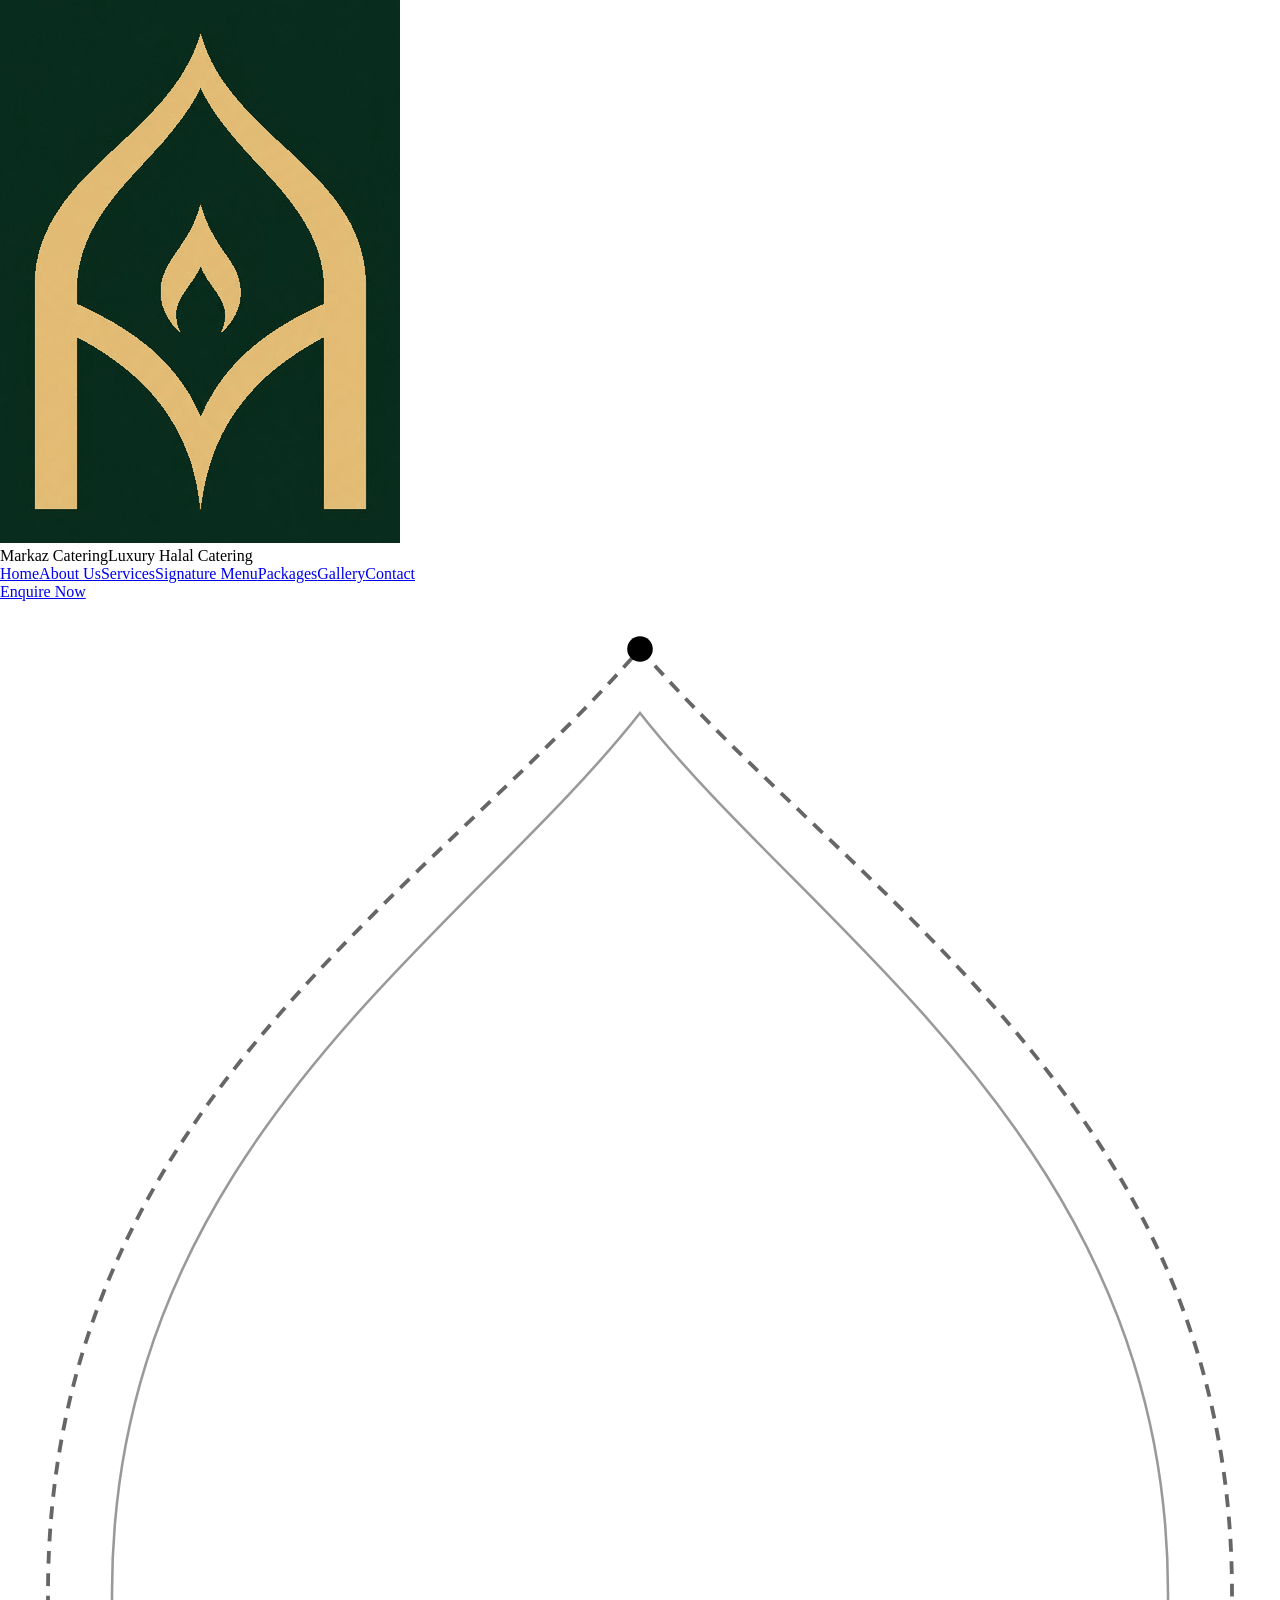
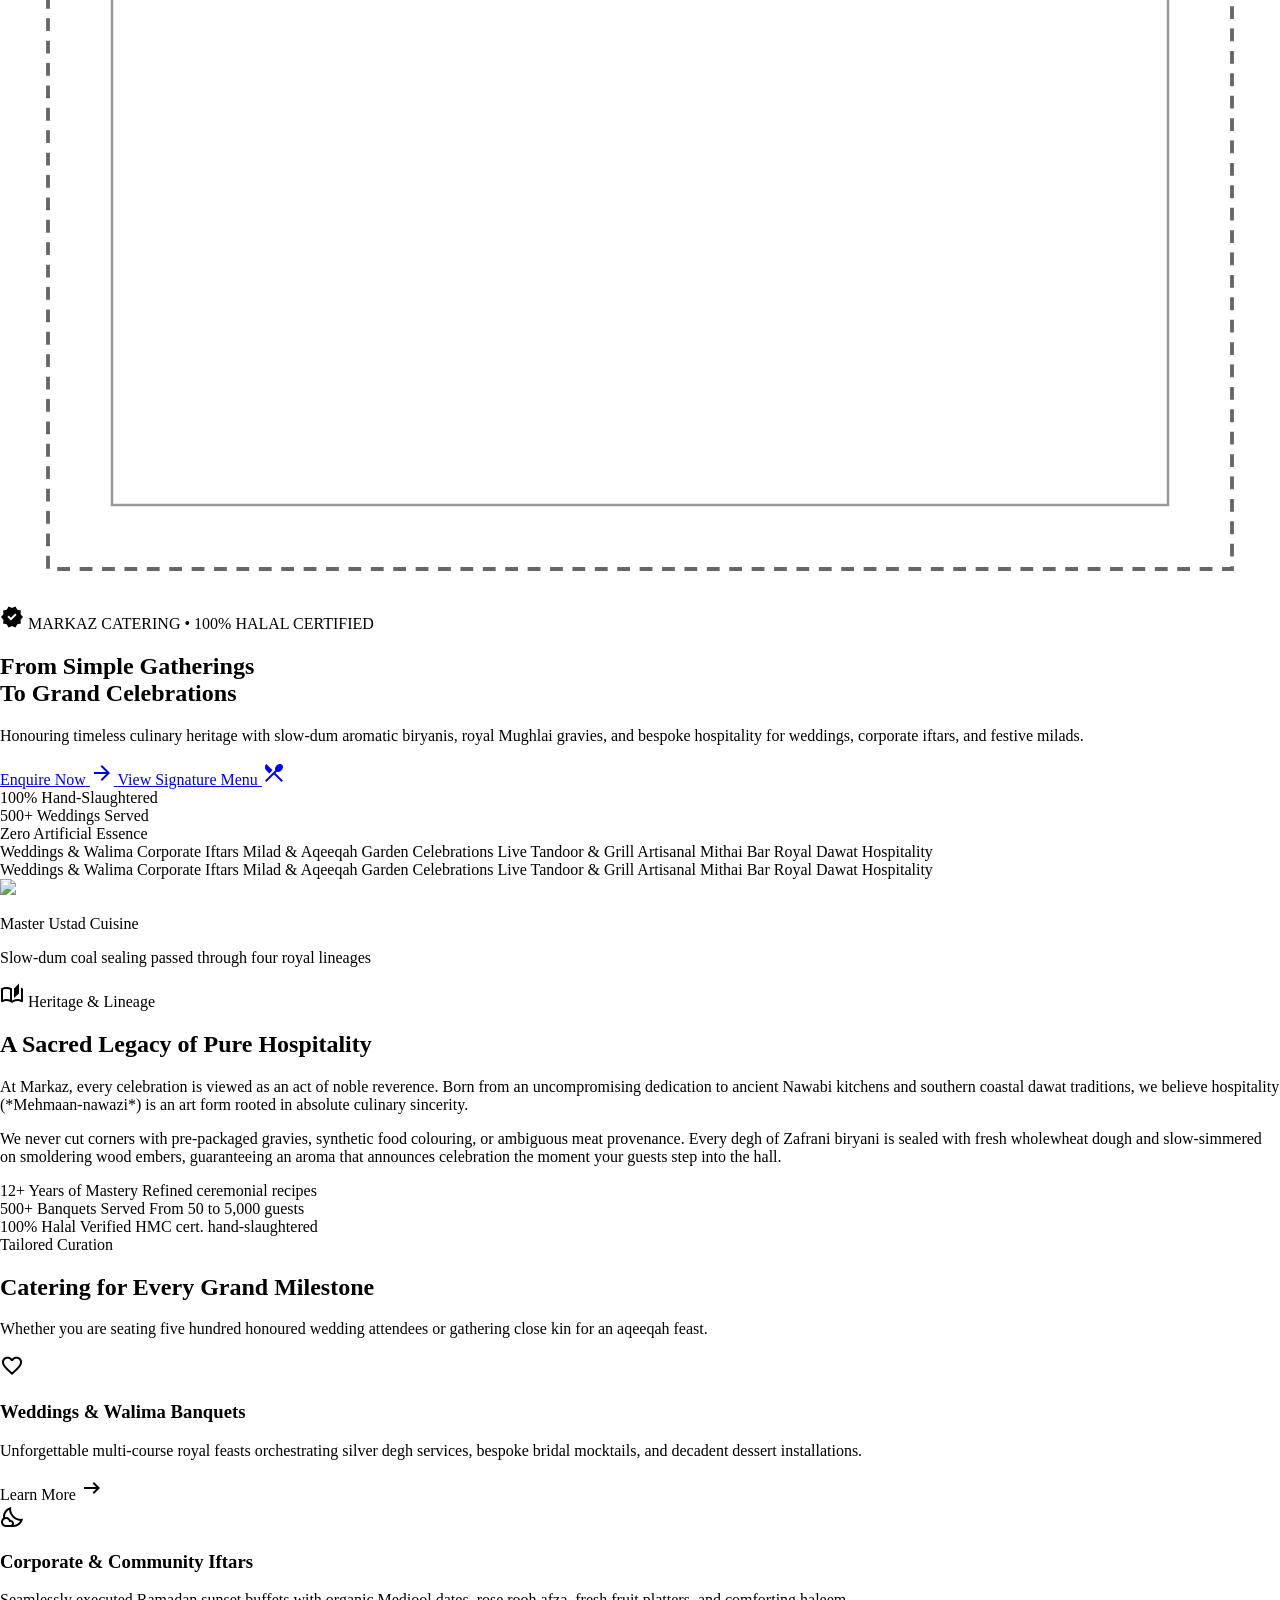
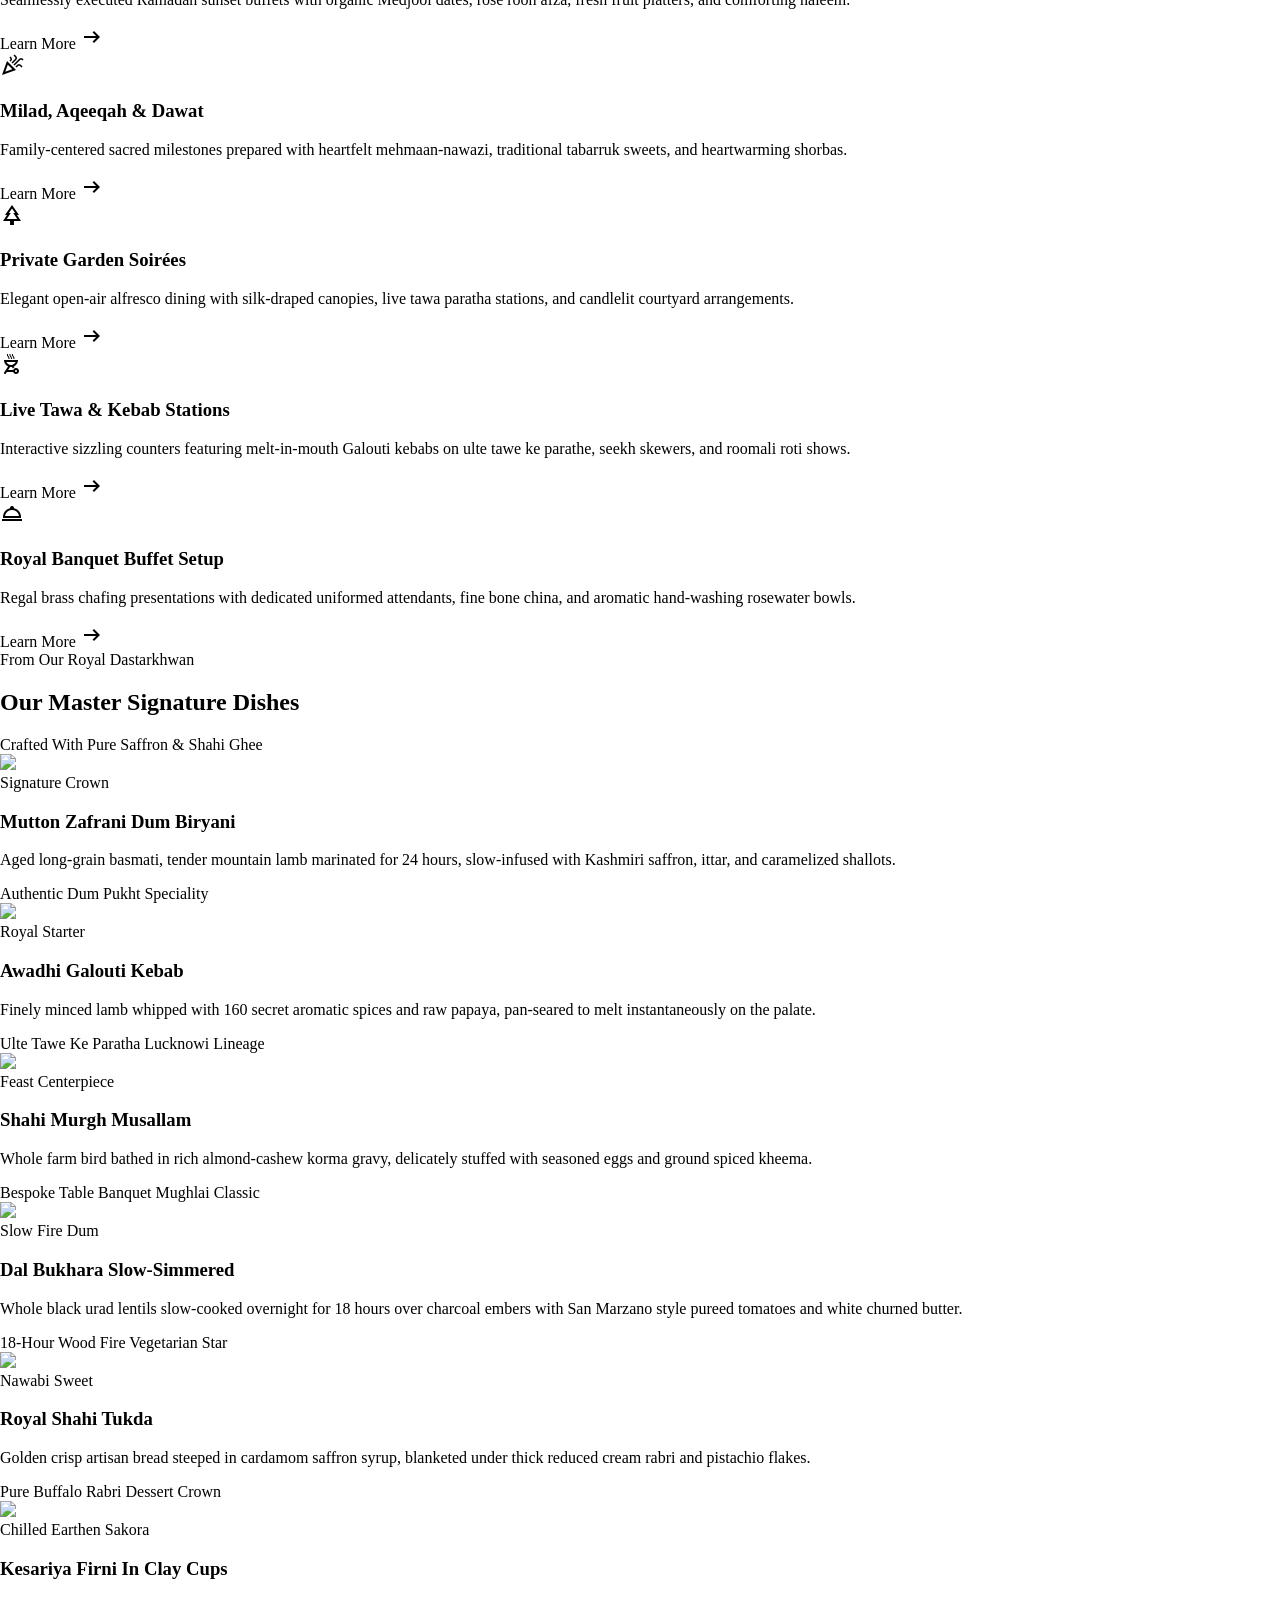
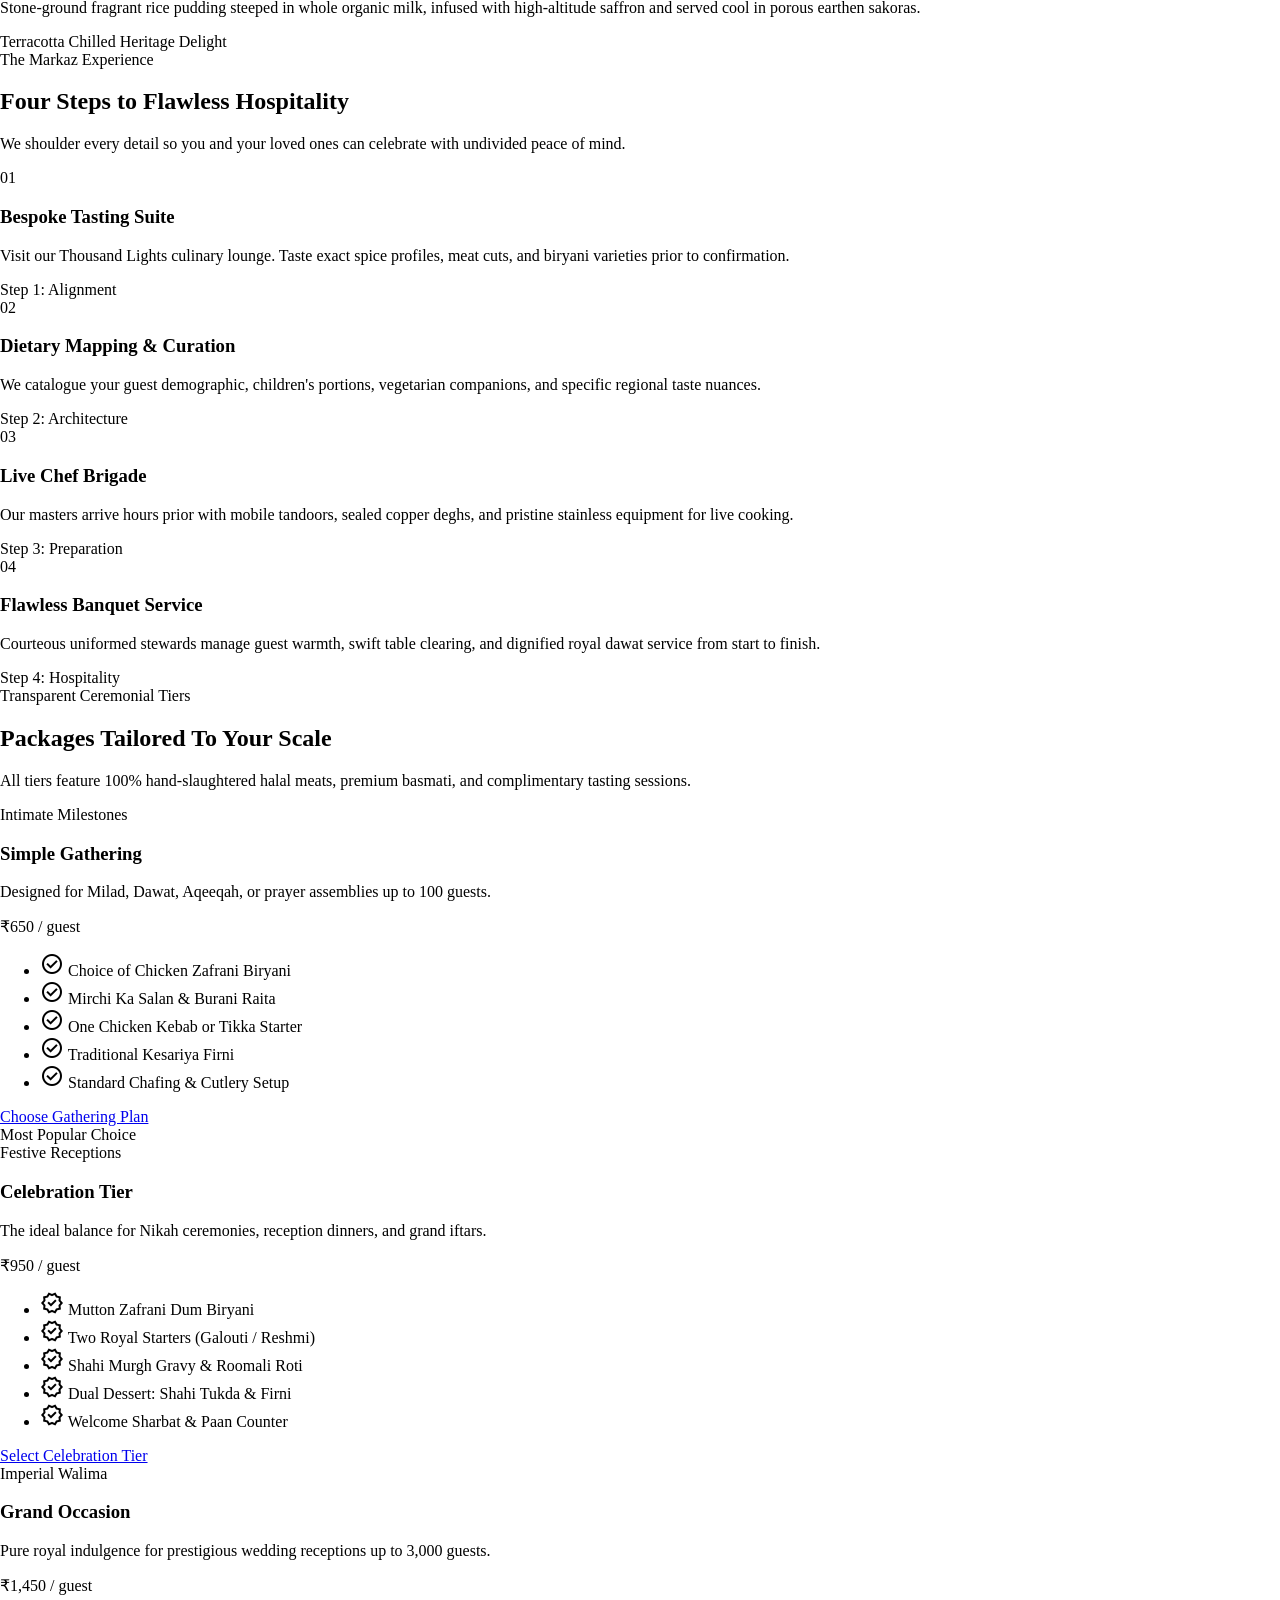
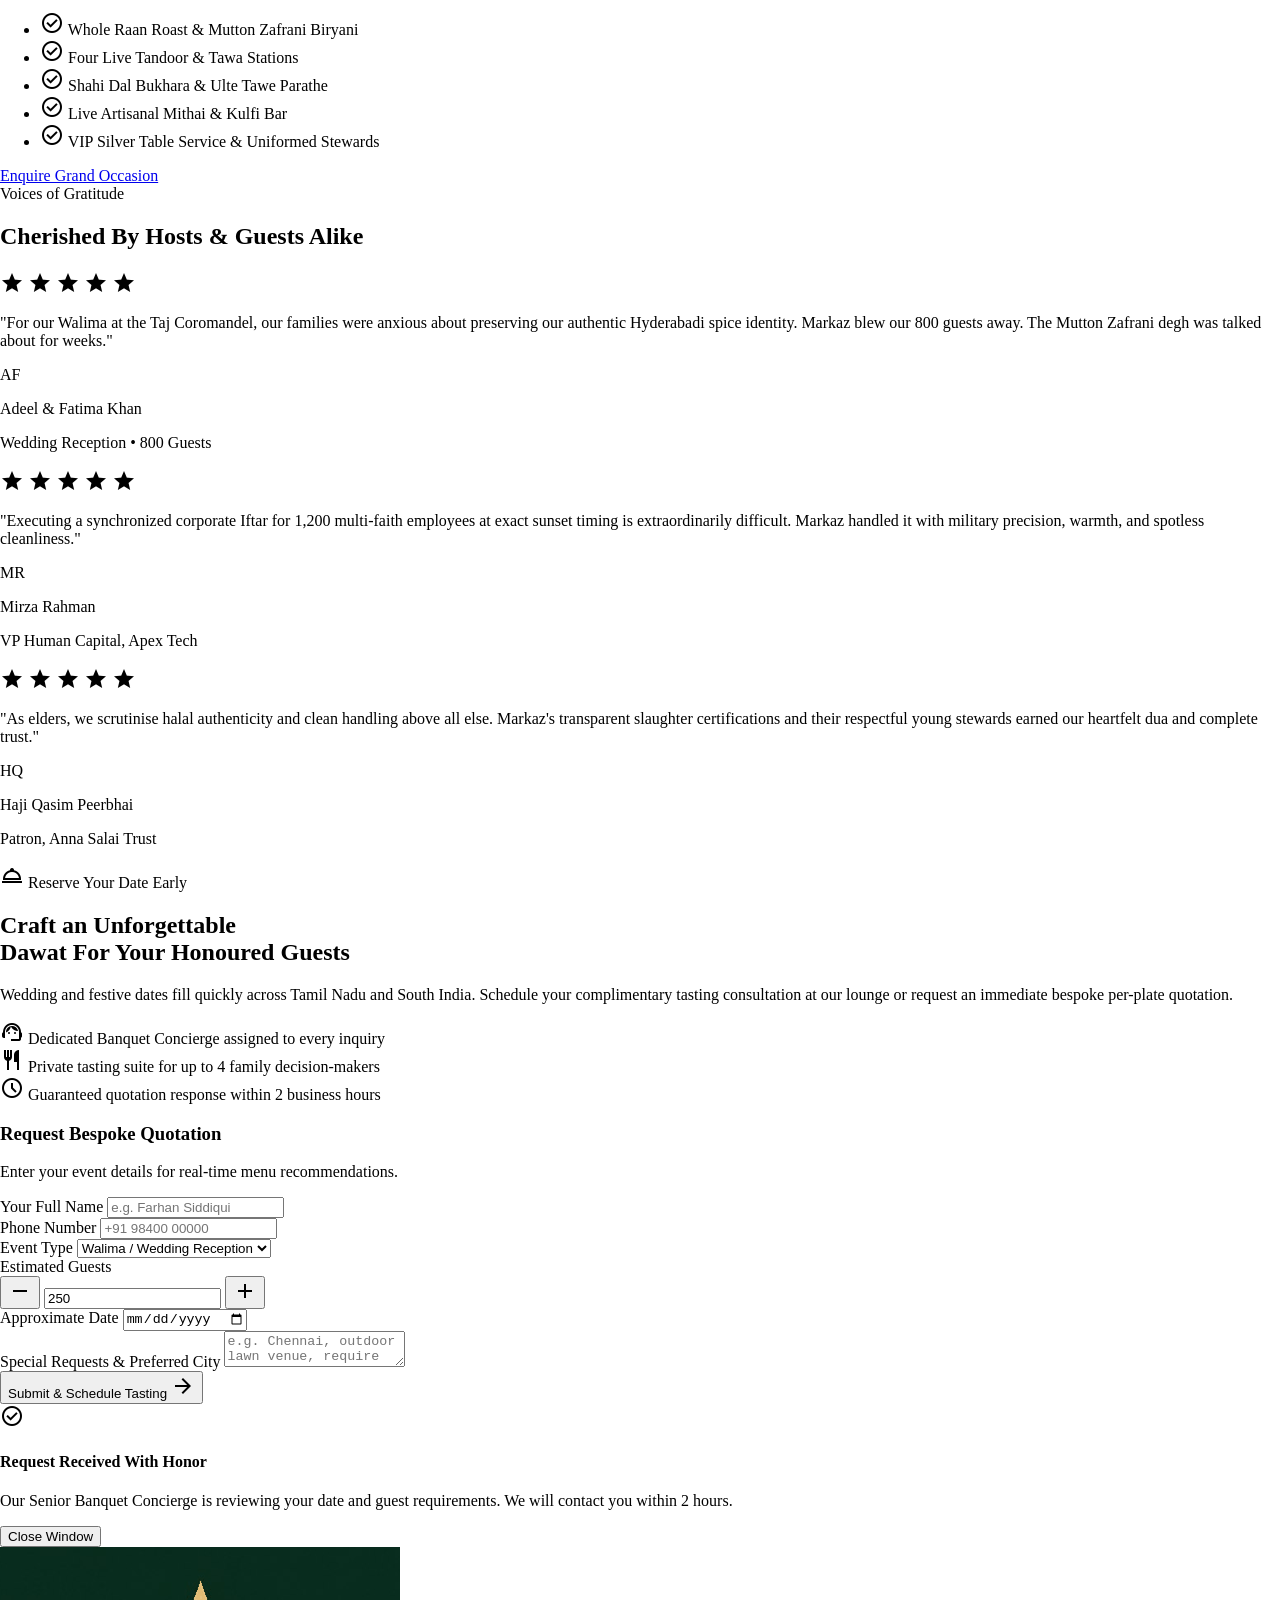
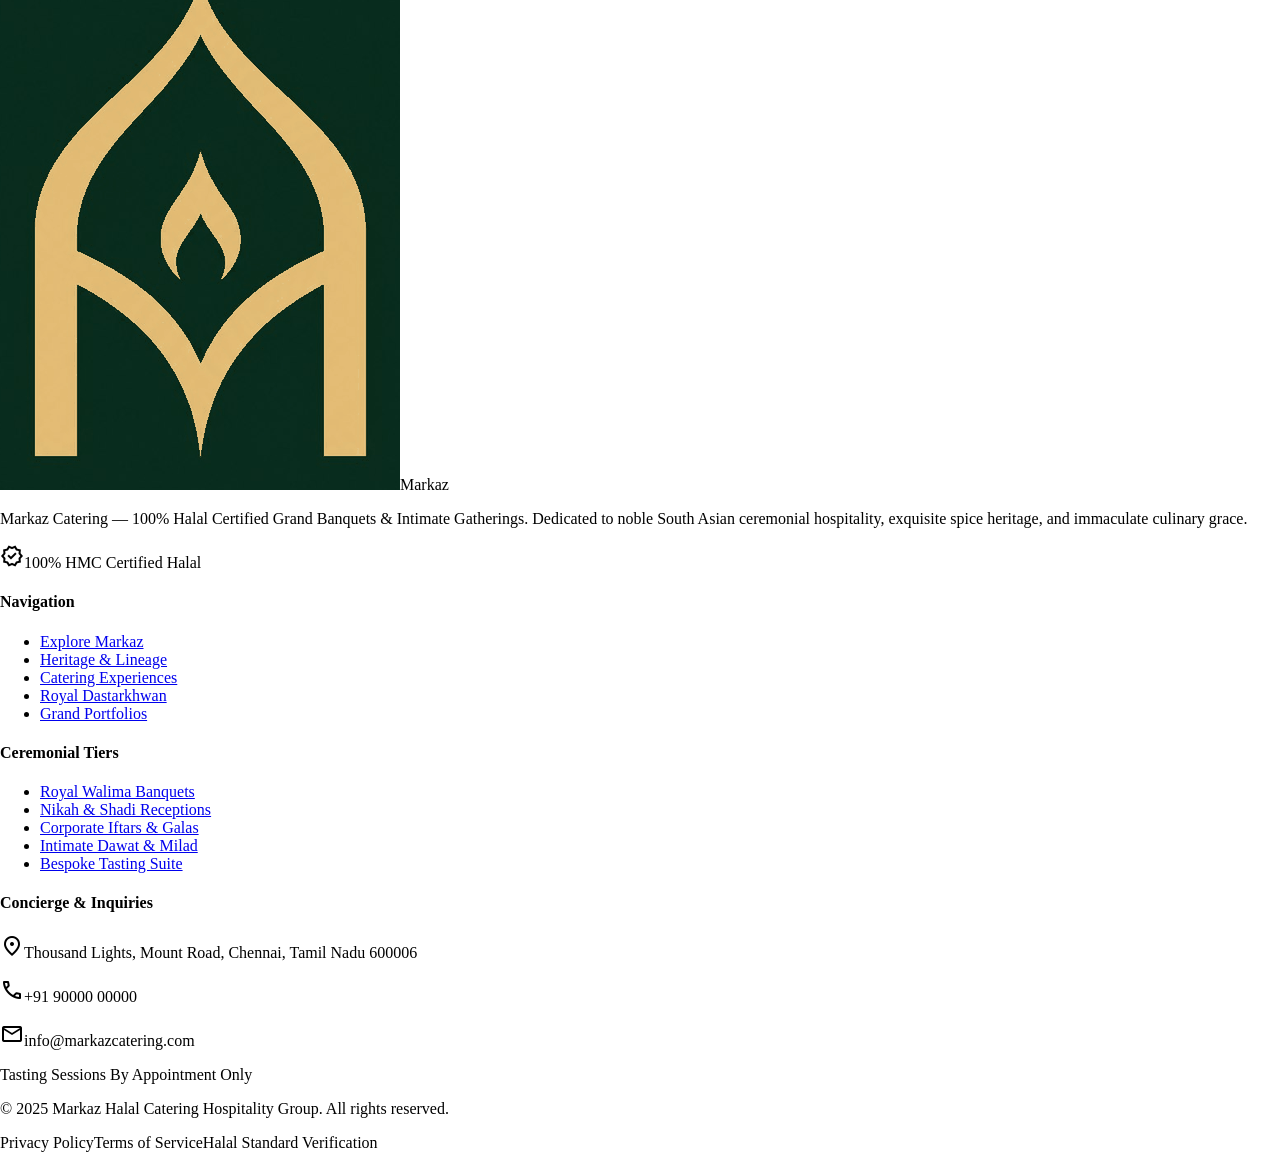
==== commit 4b2a16e3: "Add hover polish and motion: nav underlines, button shine, card lift, reveal, lightbox, mobile nav" ====
--- a/index.html
+++ b/index.html
@@ -1,7 +1,7 @@
 <!DOCTYPE html>
 
 <html lang="en"><head><meta charset="utf-8"/><meta content="width=device-width, initial-scale=1.0" name="viewport"/><meta content="web_standard" name="shell-type"/><link href="https://fonts.googleapis.com" rel="preconnect"/><link crossorigin="" href="https://fonts.gstatic.com" rel="preconnect"/><link href="https://fonts.googleapis.com/css2?family=Bodoni+Moda:ital,opsz,wght@0,6..96,400..900;1,6..96,400..900&amp;family=Montserrat:ital,wght@0,100..900;1,100..900&amp;display=swap" rel="stylesheet"/><link href="https://fonts.googleapis.com/css2?family=Material+Symbols+Outlined:opsz,wght,FILL,GRAD@20..48,100..700,0..1,-50..200" rel="stylesheet"/>
-<link href="https://fonts.googleapis.com/css2?family=Material+Symbols+Outlined:wght,FILL@100..700,0..1&amp;display=swap" rel="stylesheet"/><style>@layer base{html,body{margin:0;padding:0;}body{overscroll-behavior:none;}main>:first-child{margin-top:0!important;}main>:last-child{margin-bottom:0!important;}}::-webkit-scrollbar{display:none;}</style><script src="https://cdn.tailwindcss.com"></script><script id="tailwind-config">tailwind.config={darkMode:"class",theme:{extend:{"colors":{"tertiary-fixed-dim":"#a2d1b4","on-surface-variant":"#414844","surface-variant":"#e7e2d8","on-secondary":"#ffffff","surface-container-lowest":"#ffffff","primary-fixed":"#c6ebd5","error-container":"#ffdad6","inverse-primary":"#abcfba","outline":"#727973","surface-bright":"#fef9ef","on-secondary-fixed":"#281800","on-primary-fixed-variant":"#2d4d3d","error":"#ba1a1a","surface-container-high":"#ece8de","secondary-fixed-dim":"#edbf7a","surface-container-highest":"#e7e2d8","on-tertiary":"#ffffff","secondary":"#7b581d","secondary-fixed":"#ffddaf","secondary-container":"#ffd089","on-background":"#1d1c16","tertiary-fixed":"#bdeecf","outline-variant":"#c1c8c2","tertiary-container":"#002d1b","surface-tint":"#446554","on-primary-container":"#739582","surface-dim":"#dedad0","on-error-container":"#93000a","surface":"#fef9ef","on-tertiary-container":"#6a977d","on-surface":"#1d1c16","primary-fixed-dim":"#abcfba","primary":"#00160c","primary-container":"#0a2c1e","surface-container":"#f2ede3","on-primary-fixed":"#002114","inverse-surface":"#32302a","on-secondary-fixed-variant":"#604105","on-secondary-container":"#79571c","on-tertiary-fixed-variant":"#234f39","background":"#fef9ef","inverse-on-surface":"#f5f0e6","on-primary":"#ffffff","on-tertiary-fixed":"#002112","tertiary":"#00160b","surface-container-low":"#f8f3e9","on-error":"#ffffff"},"borderRadius":{"DEFAULT":"0.125rem","lg":"0.25rem","xl":"0.5rem","full":"0.75rem"},"spacing":{"gutter":"1.5rem","margin":"3rem","gutter-mobile":"1rem","space-sm":"0.5rem","margin-mobile":"1.25rem","space-xl":"2.5rem","space-xs":"0.25rem","space-md":"1rem","space-lg":"1.5rem"},"fontFamily":{"headline-md":["Bodoni Moda"],"label-lg":["Montserrat"],"title-lg":["Montserrat"],"headline-lg":["Bodoni Moda"],"headline-lg-mobile":["Bodoni Moda"],"display-hero":["Bodoni Moda"],"label-caps":["Montserrat"],"body-lg":["Montserrat"],"title-md":["Montserrat"],"body-md":["Montserrat"],"display-hero-mobile":["Bodoni Moda"],"headline-sm":["Bodoni Moda"]},"fontSize":{"headline-md":["28px",{"lineHeight":"36px","fontWeight":"500"}],"label-lg":["12px",{"lineHeight":"16px","fontWeight":"500"}],"title-lg":["18px",{"lineHeight":"26px","fontWeight":"600"}],"headline-lg":["40px",{"lineHeight":"48px","fontWeight":"400"}],"headline-lg-mobile":["28px",{"lineHeight":"36px","fontWeight":"400"}],"display-hero":["56px",{"lineHeight":"68px","fontWeight":"400"}],"label-caps":["11px",{"lineHeight":"16px","fontWeight":"600"}],"body-lg":["16px",{"lineHeight":"26px","fontWeight":"300"}],"title-md":["15px",{"lineHeight":"22px","fontWeight":"600"}],"body-md":["14px",{"lineHeight":"22px","fontWeight":"300"}],"display-hero-mobile":["36px",{"lineHeight":"44px","fontWeight":"400"}],"headline-sm":["22px",{"lineHeight":"30px","fontWeight":"500"}]}}}}</script></head><body class="bg-surface font-body-md text-on-surface antialiased"><header class="fixed top-0 left-0 right-0 z-50 bg-primary-container border-b border-secondary-container/30 shadow-[0_12px_32px_-4px_rgba(0,22,12,0.35)]"><div class="h-20 max-w-7xl mx-auto px-6 lg:px-12 flex items-center justify-between"><div class="flex items-center gap-space-md"><img alt="Markaz Catering Royal Gold Emblem" class="h-10 w-auto object-contain" src="assets/logo.png"/><div class="flex flex-col"><span class="font-headline-sm text-headline-sm text-secondary-fixed tracking-wide uppercase leading-none">Markaz Catering</span><span class="font-label-caps text-label-caps text-secondary-fixed-dim/80 tracking-widest uppercase mt-1">Luxury Halal Catering</span></div></div><nav class="hidden lg:flex items-center gap-8" data-active-classes="text-secondary-fixed font-title-md border-b-2 border-secondary-fixed"><a aria-current="page" class="transition-colors py-2 text-secondary-fixed font-title-md border-b-2 border-secondary-fixed" data-path="home" href="./">Home</a><a class="font-title-md text-title-md text-on-primary/80 hover:text-secondary-fixed transition-colors py-2" data-path="about-us" href="about/">About Us</a><a class="font-title-md text-title-md text-on-primary/80 hover:text-secondary-fixed transition-colors py-2" data-path="services" href="services/">Services</a><a class="font-title-md text-title-md text-on-primary/80 hover:text-secondary-fixed transition-colors py-2" data-path="signature-menu" href="menu/">Signature Menu</a><a class="font-title-md text-title-md text-on-primary/80 hover:text-secondary-fixed transition-colors py-2" data-path="packages" href="packages/">Packages</a><a class="font-title-md text-title-md text-on-primary/80 hover:text-secondary-fixed transition-colors py-2" data-path="gallery" href="gallery/">Gallery</a><a class="font-title-md text-title-md text-on-primary/80 hover:text-secondary-fixed transition-colors py-2" data-path="contact" href="contact/">Contact</a></nav><div class="flex items-center gap-space-lg"><a class="hidden sm:inline-flex items-center justify-center px-6 py-2.5 bg-secondary-container text-on-secondary-fixed font-label-caps text-label-caps uppercase tracking-wider rounded-lg border border-secondary hover:bg-secondary-fixed transition-all duration-200 shadow-sm" data-path="contact" href="contact/">Enquire Now</a></div></div></header><main class="w-full pt-20 bg-surface min-h-screen"><div class="flex flex-col w-full">
+<link href="https://fonts.googleapis.com/css2?family=Material+Symbols+Outlined:wght,FILL@100..700,0..1&amp;display=swap" rel="stylesheet"/><style>@layer base{html,body{margin:0;padding:0;}body{overscroll-behavior:none;}main>:first-child{margin-top:0!important;}main>:last-child{margin-bottom:0!important;}}::-webkit-scrollbar{display:none;}</style><script src="https://cdn.tailwindcss.com"></script><script id="tailwind-config">tailwind.config={darkMode:"class",theme:{extend:{"colors":{"tertiary-fixed-dim":"#a2d1b4","on-surface-variant":"#414844","surface-variant":"#e7e2d8","on-secondary":"#ffffff","surface-container-lowest":"#ffffff","primary-fixed":"#c6ebd5","error-container":"#ffdad6","inverse-primary":"#abcfba","outline":"#727973","surface-bright":"#fef9ef","on-secondary-fixed":"#281800","on-primary-fixed-variant":"#2d4d3d","error":"#ba1a1a","surface-container-high":"#ece8de","secondary-fixed-dim":"#edbf7a","surface-container-highest":"#e7e2d8","on-tertiary":"#ffffff","secondary":"#7b581d","secondary-fixed":"#ffddaf","secondary-container":"#ffd089","on-background":"#1d1c16","tertiary-fixed":"#bdeecf","outline-variant":"#c1c8c2","tertiary-container":"#002d1b","surface-tint":"#446554","on-primary-container":"#739582","surface-dim":"#dedad0","on-error-container":"#93000a","surface":"#fef9ef","on-tertiary-container":"#6a977d","on-surface":"#1d1c16","primary-fixed-dim":"#abcfba","primary":"#00160c","primary-container":"#0a2c1e","surface-container":"#f2ede3","on-primary-fixed":"#002114","inverse-surface":"#32302a","on-secondary-fixed-variant":"#604105","on-secondary-container":"#79571c","on-tertiary-fixed-variant":"#234f39","background":"#fef9ef","inverse-on-surface":"#f5f0e6","on-primary":"#ffffff","on-tertiary-fixed":"#002112","tertiary":"#00160b","surface-container-low":"#f8f3e9","on-error":"#ffffff"},"borderRadius":{"DEFAULT":"0.125rem","lg":"0.25rem","xl":"0.5rem","full":"0.75rem"},"spacing":{"gutter":"1.5rem","margin":"3rem","gutter-mobile":"1rem","space-sm":"0.5rem","margin-mobile":"1.25rem","space-xl":"2.5rem","space-xs":"0.25rem","space-md":"1rem","space-lg":"1.5rem"},"fontFamily":{"headline-md":["Bodoni Moda"],"label-lg":["Montserrat"],"title-lg":["Montserrat"],"headline-lg":["Bodoni Moda"],"headline-lg-mobile":["Bodoni Moda"],"display-hero":["Bodoni Moda"],"label-caps":["Montserrat"],"body-lg":["Montserrat"],"title-md":["Montserrat"],"body-md":["Montserrat"],"display-hero-mobile":["Bodoni Moda"],"headline-sm":["Bodoni Moda"]},"fontSize":{"headline-md":["28px",{"lineHeight":"36px","fontWeight":"500"}],"label-lg":["12px",{"lineHeight":"16px","fontWeight":"500"}],"title-lg":["18px",{"lineHeight":"26px","fontWeight":"600"}],"headline-lg":["40px",{"lineHeight":"48px","fontWeight":"400"}],"headline-lg-mobile":["28px",{"lineHeight":"36px","fontWeight":"400"}],"display-hero":["56px",{"lineHeight":"68px","fontWeight":"400"}],"label-caps":["11px",{"lineHeight":"16px","fontWeight":"600"}],"body-lg":["16px",{"lineHeight":"26px","fontWeight":"300"}],"title-md":["15px",{"lineHeight":"22px","fontWeight":"600"}],"body-md":["14px",{"lineHeight":"22px","fontWeight":"300"}],"display-hero-mobile":["36px",{"lineHeight":"44px","fontWeight":"400"}],"headline-sm":["22px",{"lineHeight":"30px","fontWeight":"500"}]}}}}</script><link rel="stylesheet" href="assets/fancy.css"/></head><body class="bg-surface font-body-md text-on-surface antialiased"><header class="fixed top-0 left-0 right-0 z-50 bg-primary-container border-b border-secondary-container/30 shadow-[0_12px_32px_-4px_rgba(0,22,12,0.35)]"><div class="h-20 max-w-7xl mx-auto px-6 lg:px-12 flex items-center justify-between"><div class="flex items-center gap-space-md"><img alt="Markaz Catering Royal Gold Emblem" class="h-10 w-auto object-contain" src="assets/logo.png"/><div class="flex flex-col"><span class="font-headline-sm text-headline-sm text-secondary-fixed tracking-wide uppercase leading-none">Markaz Catering</span><span class="font-label-caps text-label-caps text-secondary-fixed-dim/80 tracking-widest uppercase mt-1">Luxury Halal Catering</span></div></div><nav class="hidden lg:flex items-center gap-8" data-active-classes="text-secondary-fixed font-title-md border-b-2 border-secondary-fixed"><a aria-current="page" class="transition-colors py-2 text-secondary-fixed font-title-md border-b-2 border-secondary-fixed" data-path="home" href="./">Home</a><a class="font-title-md text-title-md text-on-primary/80 hover:text-secondary-fixed transition-colors py-2" data-path="about-us" href="about/">About Us</a><a class="font-title-md text-title-md text-on-primary/80 hover:text-secondary-fixed transition-colors py-2" data-path="services" href="services/">Services</a><a class="font-title-md text-title-md text-on-primary/80 hover:text-secondary-fixed transition-colors py-2" data-path="signature-menu" href="menu/">Signature Menu</a><a class="font-title-md text-title-md text-on-primary/80 hover:text-secondary-fixed transition-colors py-2" data-path="packages" href="packages/">Packages</a><a class="font-title-md text-title-md text-on-primary/80 hover:text-secondary-fixed transition-colors py-2" data-path="gallery" href="gallery/">Gallery</a><a class="font-title-md text-title-md text-on-primary/80 hover:text-secondary-fixed transition-colors py-2" data-path="contact" href="contact/">Contact</a></nav><div class="flex items-center gap-space-lg"><a class="hidden sm:inline-flex items-center justify-center px-6 py-2.5 bg-secondary-container text-on-secondary-fixed font-label-caps text-label-caps uppercase tracking-wider rounded-lg border border-secondary hover:bg-secondary-fixed transition-all duration-200 shadow-sm" data-path="contact" href="contact/">Enquire Now</a></div></div></header><main class="w-full pt-20 bg-surface min-h-screen"><div class="flex flex-col w-full">
 <!-- 1. Hero Section -->
 <section class="relative w-full -mt-20 pt-28 pb-24 lg:pt-36 lg:pb-32 bg-primary-container text-on-primary overflow-hidden">
 <div class="absolute inset-0 opacity-20 pointer-events-none mix-blend-screen" data-alt="Dark atmospheric moody scene of a royal South Asian Mughal banquet table adorned with antique brass handis, glowing saffron garnishes, flickering candlelight, fresh jasmine petals, and silver warq detailing in deep emerald green and rich golden tones." style="background-image: url('https://lh3.googleusercontent.com/aida-public/[base64]')"></div>
@@ -766,4 +766,4 @@
 </div>
 </div>
 </section>
-</div></main><footer class="w-full bg-primary text-on-primary border-t border-secondary-container/30"><div class="max-w-7xl mx-auto px-6 lg:px-12 pt-16 pb-12"><div class="flex items-center justify-center gap-4 mb-12"><div class="h-px w-24 bg-gradient-to-r from-transparent to-secondary-container/50"></div><div class="w-2 h-2 rotate-45 border border-secondary-fixed bg-primary-container"></div><div class="h-px w-24 bg-gradient-to-l from-transparent to-secondary-container/50"></div></div><div class="grid grid-cols-1 md:grid-cols-2 lg:grid-cols-4 gap-10"><div class="space-y-4"><div class="flex items-center gap-3"><img alt="Markaz Catering Royal Gold Emblem" class="h-8 w-auto object-contain" src="assets/logo.png"/><span class="font-headline-sm text-headline-sm text-secondary-fixed tracking-wide uppercase">Markaz</span></div><p class="font-body-md text-body-md text-on-primary/80 leading-relaxed">Markaz Catering — 100% Halal Certified Grand Banquets &amp; Intimate Gatherings. Dedicated to noble South Asian ceremonial hospitality, exquisite spice heritage, and immaculate culinary grace.</p><div class="inline-flex items-center gap-2 px-3 py-1.5 rounded-lg border border-secondary-container/40 bg-primary-container/60"><span class="material-symbols-outlined text-secondary-fixed text-sm">verified</span><span class="font-label-caps text-label-caps text-secondary-fixed-dim uppercase tracking-wider">100% HMC Certified Halal</span></div></div><div class="space-y-3"><h4 class="font-title-lg text-title-lg text-secondary-fixed tracking-wide border-b border-secondary-container/20 pb-2">Navigation</h4><ul class="space-y-2 font-body-md text-body-md text-on-primary/70"><li class="hover:text-secondary-fixed transition-colors"><a data-path="home" href="./">Explore Markaz</a></li><li class="hover:text-secondary-fixed transition-colors"><a data-path="about-us" href="about/">Heritage &amp; Lineage</a></li><li class="hover:text-secondary-fixed transition-colors"><a data-path="services" href="services/">Catering Experiences</a></li><li class="hover:text-secondary-fixed transition-colors"><a data-path="signature-menu" href="menu/">Royal Dastarkhwan</a></li><li class="hover:text-secondary-fixed transition-colors"><a data-path="gallery" href="gallery/">Grand Portfolios</a></li></ul></div><div class="space-y-3"><h4 class="font-title-lg text-title-lg text-secondary-fixed tracking-wide border-b border-secondary-container/20 pb-2">Ceremonial Tiers</h4><ul class="space-y-2 font-body-md text-body-md text-on-primary/70"><li class="hover:text-secondary-fixed transition-colors"><a data-path="packages" href="packages/">Royal Walima Banquets</a></li><li class="hover:text-secondary-fixed transition-colors"><a data-path="packages" href="packages/">Nikah &amp; Shadi Receptions</a></li><li class="hover:text-secondary-fixed transition-colors"><a data-path="packages" href="packages/">Corporate Iftars &amp; Galas</a></li><li class="hover:text-secondary-fixed transition-colors"><a data-path="packages" href="packages/">Intimate Dawat &amp; Milad</a></li><li class="hover:text-secondary-fixed transition-colors"><a data-path="contact" href="contact/">Bespoke Tasting Suite</a></li></ul></div><div class="space-y-3"><h4 class="font-title-lg text-title-lg text-secondary-fixed tracking-wide border-b border-secondary-container/20 pb-2">Concierge &amp; Inquiries</h4><div class="space-y-3 font-body-md text-body-md text-on-primary/80"><p class="flex items-start gap-2.5"><span class="material-symbols-outlined text-secondary-fixed text-base mt-0.5">location_on</span><span>Thousand Lights, Mount Road, Chennai, Tamil Nadu 600006</span></p><p class="flex items-center gap-2.5"><span class="material-symbols-outlined text-secondary-fixed text-base">call</span><span>+91 90000 00000</span></p><p class="flex items-center gap-2.5"><span class="material-symbols-outlined text-secondary-fixed text-base">mail</span><span>info@markazcatering.com</span></p><div class="pt-2"><p class="font-label-caps text-label-caps text-secondary-fixed-dim uppercase tracking-wider">Tasting Sessions By Appointment Only</p></div></div></div></div><div class="mt-12 pt-8 border-t border-secondary-container/20 flex flex-col md:flex-row items-center justify-between gap-4"><p class="font-label-lg text-label-lg text-on-primary/60 text-center md:text-left">© 2025 Markaz Halal Catering Hospitality Group. All rights reserved.</p><div class="flex items-center gap-6 font-label-caps text-label-caps text-on-primary/60 uppercase tracking-widest"><span class="hover:text-secondary-fixed transition-colors cursor-pointer">Privacy Policy</span><span class="hover:text-secondary-fixed transition-colors cursor-pointer">Terms of Service</span><span class="hover:text-secondary-fixed transition-colors cursor-pointer">Halal Standard Verification</span></div></div></div></footer></body></html>+</div></main><footer class="w-full bg-primary text-on-primary border-t border-secondary-container/30"><div class="max-w-7xl mx-auto px-6 lg:px-12 pt-16 pb-12"><div class="flex items-center justify-center gap-4 mb-12"><div class="h-px w-24 bg-gradient-to-r from-transparent to-secondary-container/50"></div><div class="w-2 h-2 rotate-45 border border-secondary-fixed bg-primary-container"></div><div class="h-px w-24 bg-gradient-to-l from-transparent to-secondary-container/50"></div></div><div class="grid grid-cols-1 md:grid-cols-2 lg:grid-cols-4 gap-10"><div class="space-y-4"><div class="flex items-center gap-3"><img alt="Markaz Catering Royal Gold Emblem" class="h-8 w-auto object-contain" src="assets/logo.png"/><span class="font-headline-sm text-headline-sm text-secondary-fixed tracking-wide uppercase">Markaz</span></div><p class="font-body-md text-body-md text-on-primary/80 leading-relaxed">Markaz Catering — 100% Halal Certified Grand Banquets &amp; Intimate Gatherings. Dedicated to noble South Asian ceremonial hospitality, exquisite spice heritage, and immaculate culinary grace.</p><div class="inline-flex items-center gap-2 px-3 py-1.5 rounded-lg border border-secondary-container/40 bg-primary-container/60"><span class="material-symbols-outlined text-secondary-fixed text-sm">verified</span><span class="font-label-caps text-label-caps text-secondary-fixed-dim uppercase tracking-wider">100% HMC Certified Halal</span></div></div><div class="space-y-3"><h4 class="font-title-lg text-title-lg text-secondary-fixed tracking-wide border-b border-secondary-container/20 pb-2">Navigation</h4><ul class="space-y-2 font-body-md text-body-md text-on-primary/70"><li class="hover:text-secondary-fixed transition-colors"><a data-path="home" href="./">Explore Markaz</a></li><li class="hover:text-secondary-fixed transition-colors"><a data-path="about-us" href="about/">Heritage &amp; Lineage</a></li><li class="hover:text-secondary-fixed transition-colors"><a data-path="services" href="services/">Catering Experiences</a></li><li class="hover:text-secondary-fixed transition-colors"><a data-path="signature-menu" href="menu/">Royal Dastarkhwan</a></li><li class="hover:text-secondary-fixed transition-colors"><a data-path="gallery" href="gallery/">Grand Portfolios</a></li></ul></div><div class="space-y-3"><h4 class="font-title-lg text-title-lg text-secondary-fixed tracking-wide border-b border-secondary-container/20 pb-2">Ceremonial Tiers</h4><ul class="space-y-2 font-body-md text-body-md text-on-primary/70"><li class="hover:text-secondary-fixed transition-colors"><a data-path="packages" href="packages/">Royal Walima Banquets</a></li><li class="hover:text-secondary-fixed transition-colors"><a data-path="packages" href="packages/">Nikah &amp; Shadi Receptions</a></li><li class="hover:text-secondary-fixed transition-colors"><a data-path="packages" href="packages/">Corporate Iftars &amp; Galas</a></li><li class="hover:text-secondary-fixed transition-colors"><a data-path="packages" href="packages/">Intimate Dawat &amp; Milad</a></li><li class="hover:text-secondary-fixed transition-colors"><a data-path="contact" href="contact/">Bespoke Tasting Suite</a></li></ul></div><div class="space-y-3"><h4 class="font-title-lg text-title-lg text-secondary-fixed tracking-wide border-b border-secondary-container/20 pb-2">Concierge &amp; Inquiries</h4><div class="space-y-3 font-body-md text-body-md text-on-primary/80"><p class="flex items-start gap-2.5"><span class="material-symbols-outlined text-secondary-fixed text-base mt-0.5">location_on</span><span>Thousand Lights, Mount Road, Chennai, Tamil Nadu 600006</span></p><p class="flex items-center gap-2.5"><span class="material-symbols-outlined text-secondary-fixed text-base">call</span><span>+91 90000 00000</span></p><p class="flex items-center gap-2.5"><span class="material-symbols-outlined text-secondary-fixed text-base">mail</span><span>info@markazcatering.com</span></p><div class="pt-2"><p class="font-label-caps text-label-caps text-secondary-fixed-dim uppercase tracking-wider">Tasting Sessions By Appointment Only</p></div></div></div></div><div class="mt-12 pt-8 border-t border-secondary-container/20 flex flex-col md:flex-row items-center justify-between gap-4"><p class="font-label-lg text-label-lg text-on-primary/60 text-center md:text-left">© 2025 Markaz Halal Catering Hospitality Group. All rights reserved.</p><div class="flex items-center gap-6 font-label-caps text-label-caps text-on-primary/60 uppercase tracking-widest"><span class="hover:text-secondary-fixed transition-colors cursor-pointer">Privacy Policy</span><span class="hover:text-secondary-fixed transition-colors cursor-pointer">Terms of Service</span><span class="hover:text-secondary-fixed transition-colors cursor-pointer">Halal Standard Verification</span></div></div></div></footer><script src="assets/fancy.js" defer></script></body></html>
--- a/assets/fancy.css
+++ b/assets/fancy.css
@@ -0,0 +1,137 @@
+/* Markaz fancy layer — hover polish + motion (shared across all pages) */
+:root{
+  --mk-gold:#E0B36F;
+  --mk-gold-bright:#F1CB90;
+  --mk-green:#0A2C1E;
+  --mk-green-deep:#071F15;
+  --mk-ease:cubic-bezier(.16,.84,.44,1);
+}
+
+html{scroll-behavior:smooth;}
+::selection{background:var(--mk-gold);color:var(--mk-green-deep);}
+
+/* page entrance */
+body{animation:mk-fade .55s ease both;}
+@keyframes mk-fade{from{opacity:0}to{opacity:1}}
+
+/* ---------- header ---------- */
+header{transition:box-shadow .35s ease,background .35s ease;}
+header.mk-scrolled{box-shadow:0 18px 44px -12px rgba(0,0,0,.55);}
+header nav a{position:relative;transition:color .25s ease;}
+header nav a::after{
+  content:"";position:absolute;left:0;bottom:-5px;height:2px;width:100%;
+  background:linear-gradient(90deg,var(--mk-gold),var(--mk-gold-bright));
+  transform:scaleX(0);transform-origin:left;
+  transition:transform .35s var(--mk-ease);
+}
+header nav a:hover::after{transform:scaleX(1);}
+
+/* ---------- buttons ---------- */
+a.bg-secondary-container{position:relative;overflow:hidden;isolation:isolate;
+  transition:transform .3s var(--mk-ease),box-shadow .3s ease,background .3s ease;}
+a.bg-secondary-container::before{
+  content:"";position:absolute;top:0;bottom:0;width:45%;left:-60%;z-index:0;
+  background:linear-gradient(105deg,transparent,rgba(255,255,255,.55),transparent);
+  transform:skewX(-20deg);transition:left .65s ease;
+}
+a.bg-secondary-container:hover{transform:translateY(-2px);
+  box-shadow:0 14px 30px -10px rgba(224,179,111,.6);}
+a.bg-secondary-container:hover::before{left:130%;}
+a.bg-secondary-container:active{transform:translateY(0);}
+a.bg-secondary-container > *{position:relative;z-index:1;}
+a:hover .material-symbols-outlined{transform:translateX(3px);}
+.material-symbols-outlined{transition:transform .3s ease;}
+
+/* ghost / outline buttons lift */
+a[class*="bg-surface-container-highest/"],a[class*="bg-transparent"],button{
+  transition:transform .3s var(--mk-ease),background .3s ease,box-shadow .3s ease;}
+a[class*="bg-surface-container-highest/"]:hover,a[class*="bg-transparent"]:hover{
+  transform:translateY(-2px);}
+
+/* ---------- cards ---------- */
+main div[class*="shadow-"]{
+  transition:transform .45s var(--mk-ease),box-shadow .35s ease,border-color .35s ease;}
+main div[class*="shadow-"]:hover{
+  transform:translateY(-6px);
+  box-shadow:0 26px 52px -20px rgba(7,31,21,.4);
+  border-color:rgba(224,179,111,.55);}
+
+/* ---------- images ---------- */
+main img.object-cover{transition:transform .7s var(--mk-ease),filter .4s ease;}
+.group:hover img.object-cover{transform:scale(1.07);}
+main .overflow-hidden:hover img.object-cover{transform:scale(1.06);}
+main img.object-cover{cursor:zoom-in;}
+
+/* ---------- footer links ---------- */
+footer li{transition:transform .25s ease;}
+footer li:hover{transform:translateX(4px);}
+
+/* ---------- scroll reveal ---------- */
+.mk-reveal{opacity:0;transform:translateY(26px);
+  transition:opacity .8s var(--mk-ease),transform .8s var(--mk-ease);}
+.mk-reveal.mk-in{opacity:1;transform:none;}
+
+/* ---------- hero ambience ---------- */
+main section:first-of-type svg{animation:mk-float 7s ease-in-out infinite;}
+@keyframes mk-float{0%,100%{transform:translateY(0)}50%{transform:translateY(-10px)}}
+main section:first-of-type .blur-\[140px\]{animation:mk-glow 6s ease-in-out infinite;}
+@keyframes mk-glow{0%,100%{opacity:.7}50%{opacity:1}}
+
+/* marquee guarantee (tailwind arbitrary class needs keyframes) */
+@keyframes marquee{from{transform:translateX(0)}to{transform:translateX(-50%)}}
+@keyframes mk-marquee{from{transform:translateX(0)}to{transform:translateX(-50%)}}
+[class*="animate-[marquee"]{animation:mk-marquee 28s linear infinite;}
+
+/* ---------- mobile nav (injected) ---------- */
+#mk-burger{display:none;}
+@media (max-width:1023px){
+  #mk-burger{display:inline-flex;align-items:center;justify-content:center;
+    width:42px;height:42px;border-radius:10px;
+    border:1px solid rgba(224,179,111,.4);color:#FFDDAF;background:transparent;
+    transition:background .25s ease,transform .25s var(--mk-ease);}
+  #mk-burger:hover{background:rgba(224,179,111,.12);transform:translateY(-1px);}
+}
+#mk-mobile-nav{position:fixed;top:5rem;left:1rem;right:1rem;z-index:40;
+  background:#0A2C1E;border:1px solid rgba(224,179,111,.35);border-radius:14px;
+  box-shadow:0 30px 60px -20px rgba(0,0,0,.6);
+  padding:.75rem;opacity:0;transform:translateY(-10px);pointer-events:none;
+  transition:opacity .3s ease,transform .35s var(--mk-ease);}
+#mk-mobile-nav.open{opacity:1;transform:none;pointer-events:auto;}
+#mk-mobile-nav a{display:block;padding:.7rem .9rem;border-radius:9px;
+  color:#FFDDAF;font-size:14px;letter-spacing:.08em;text-transform:uppercase;text-decoration:none;
+  transition:background .25s ease,transform .25s ease;}
+#mk-mobile-nav a:hover{background:rgba(224,179,111,.12);transform:translateX(4px);}
+
+/* ---------- lightbox ---------- */
+#mk-lightbox{position:fixed;inset:0;z-index:100;display:flex;flex-direction:column;
+  align-items:center;justify-content:center;gap:.9rem;padding:2rem;
+  background:rgba(7,31,21,.92);backdrop-filter:blur(6px);
+  opacity:0;pointer-events:none;transition:opacity .3s ease;}
+#mk-lightbox.open{opacity:1;pointer-events:auto;}
+#mk-lightbox img{max-width:min(90vw,900px);max-height:78vh;border-radius:12px;
+  border:1px solid rgba(224,179,111,.5);
+  box-shadow:0 40px 90px -20px rgba(0,0,0,.7);
+  transform:scale(.96);transition:transform .35s var(--mk-ease);}
+#mk-lightbox.open img{transform:scale(1);}
+#mk-lightbox p{color:#F1CB90;font-size:14px;letter-spacing:.04em;max-width:640px;text-align:center;}
+#mk-lightbox span{color:rgba(241,203,144,.6);font-size:12px;letter-spacing:.2em;text-transform:uppercase;}
+
+/* ---------- back to top ---------- */
+#mk-top{position:fixed;right:20px;bottom:20px;z-index:60;width:46px;height:46px;
+  border-radius:12px;border:1px solid rgba(224,179,111,.5);
+  background:#0A2C1E;color:#F1CB90;cursor:pointer;
+  display:flex;align-items:center;justify-content:center;
+  opacity:0;pointer-events:none;transform:translateY(10px);
+  transition:opacity .3s ease,transform .35s var(--mk-ease),background .25s ease;
+  box-shadow:0 16px 34px -12px rgba(0,0,0,.6);}
+#mk-top.show{opacity:1;pointer-events:auto;transform:none;}
+#mk-top:hover{background:#12402B;transform:translateY(-3px);}
+
+a:focus-visible,button:focus-visible{
+  outline:2px solid var(--mk-gold);outline-offset:3px;border-radius:6px;}
+
+@media (prefers-reduced-motion:reduce){
+  html{scroll-behavior:auto;}
+  *,*::before,*::after{animation-duration:.001ms !important;transition-duration:.001ms !important;}
+  .mk-reveal{opacity:1;transform:none;}
+}
